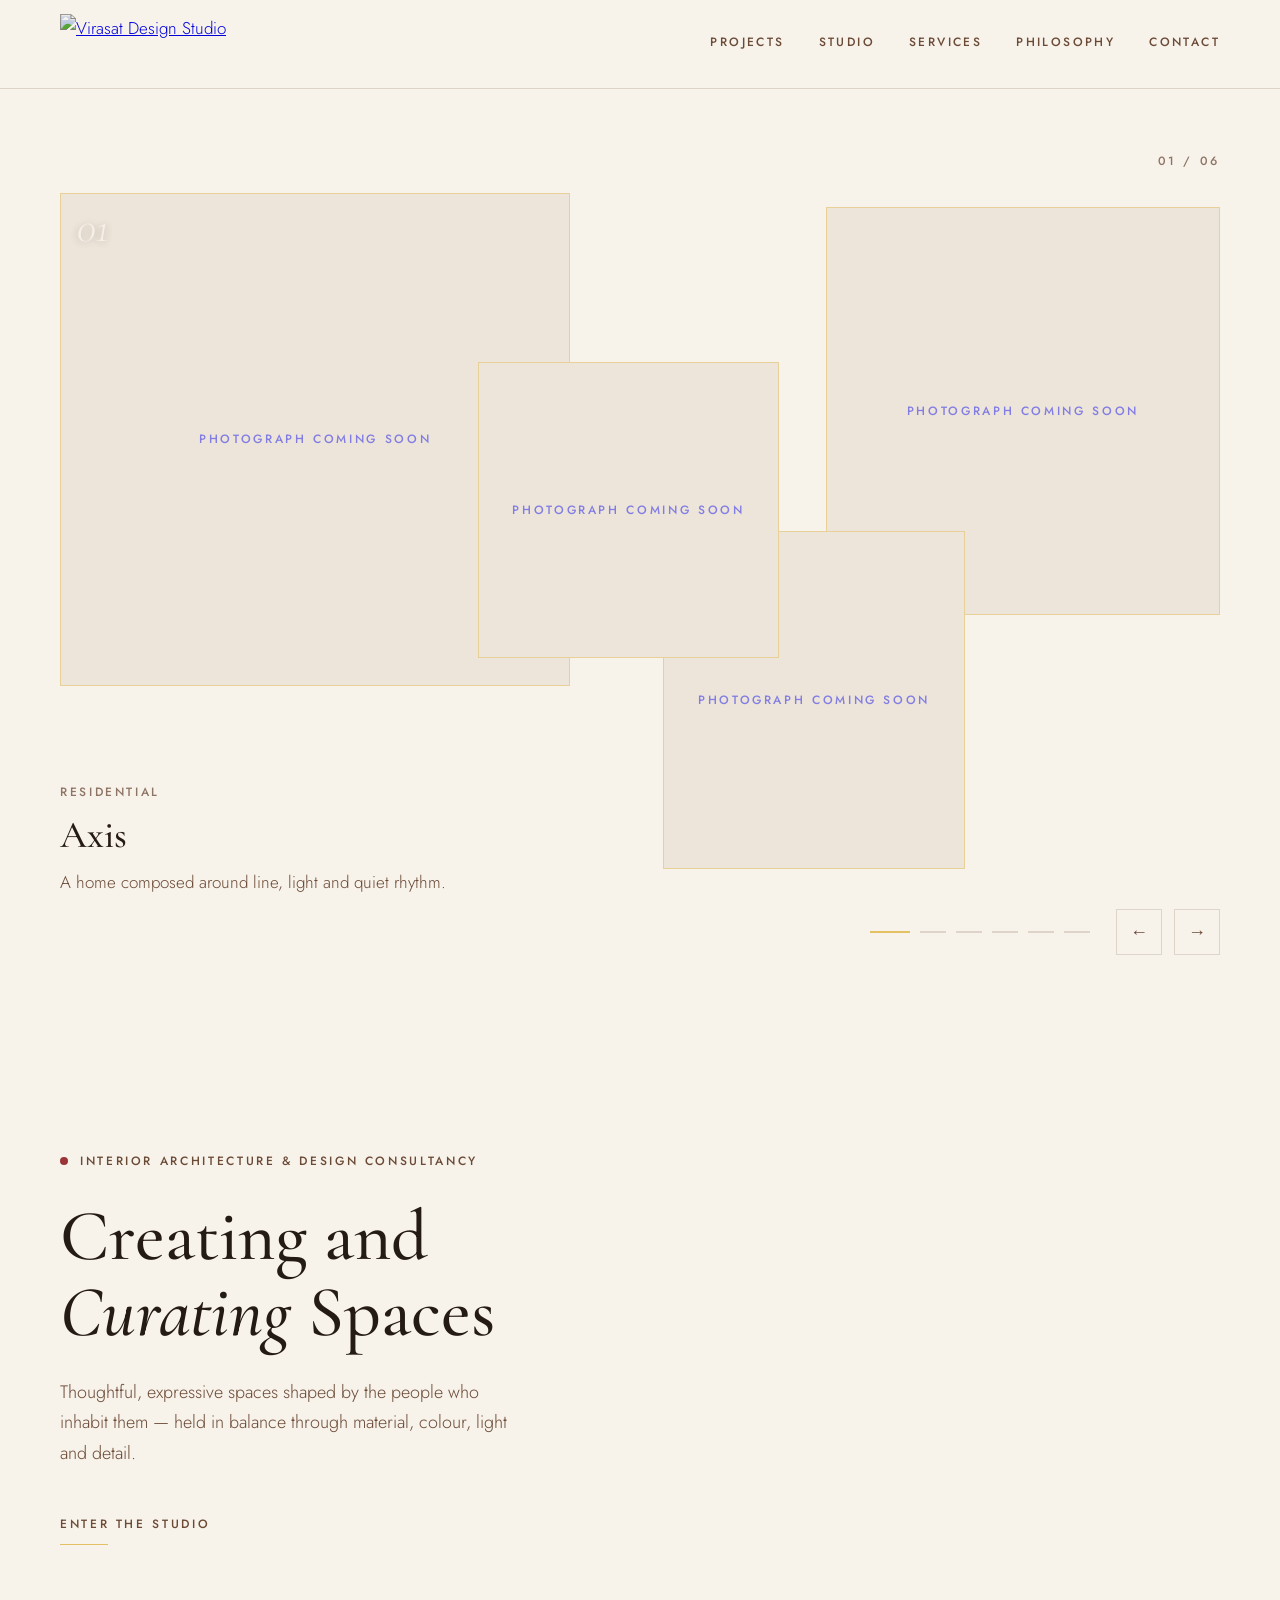
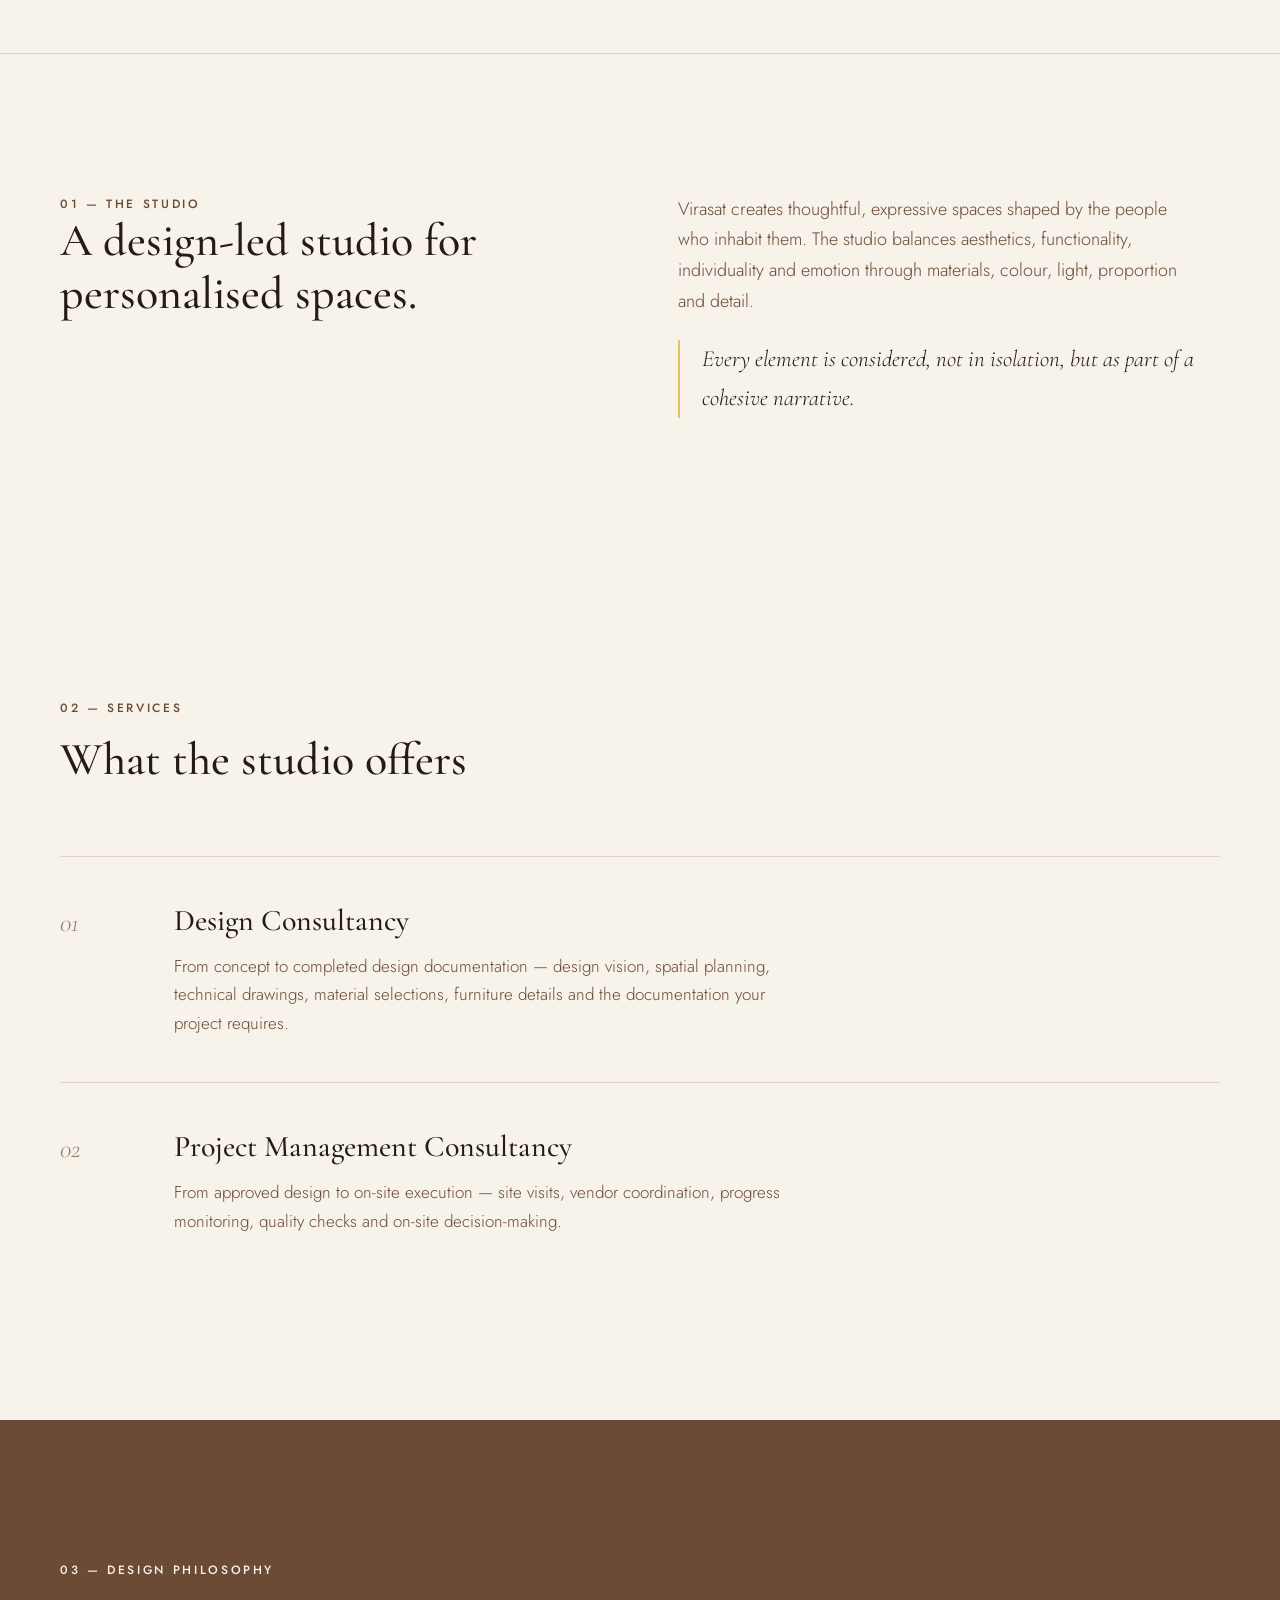
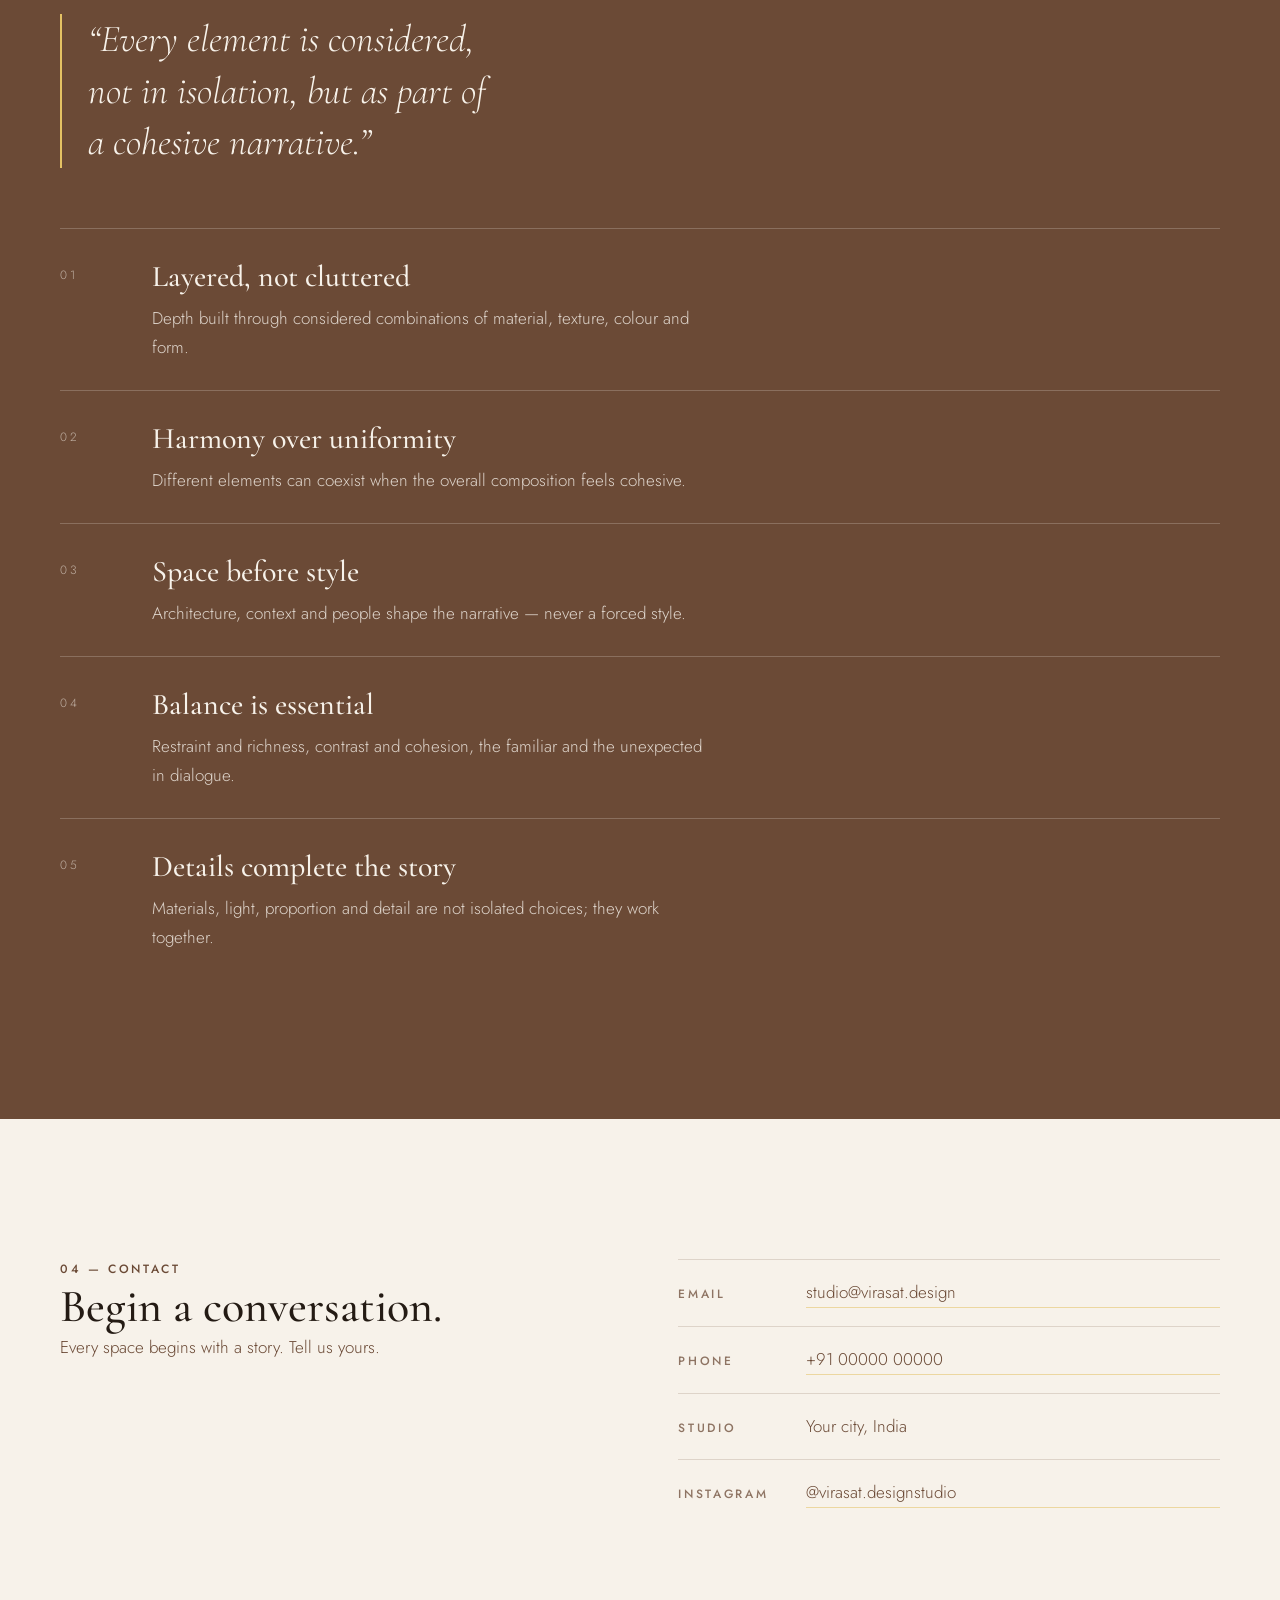
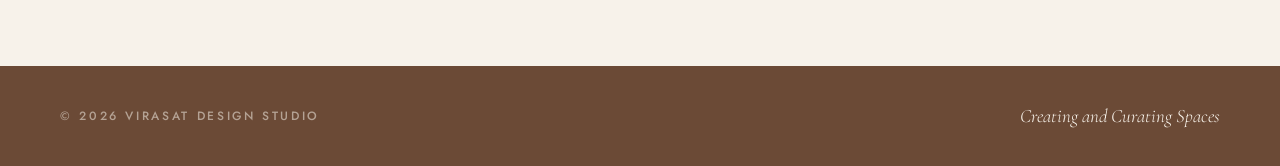
==== index.html @ c02262f2 "Add files via upload" ====
<!DOCTYPE html>
<html lang="en">
<head>
  <meta charset="UTF-8" />
  <meta name="viewport" content="width=device-width, initial-scale=1.0" />

  <title>Virasat Design Studio — Creating and Curating Spaces</title>
  <meta name="description" content="Virasat Design Studio creates thoughtful, expressive spaces shaped by the people who inhabit them." />

  <!-- Fonts: placeholders until studio confirms production fonts (Guideline 07 note) -->
  <link rel="preconnect" href="https://fonts.googleapis.com" />
  <link rel="preconnect" href="https://fonts.gstatic.com" crossorigin />
  <link href="https://fonts.googleapis.com/css2?family=Cormorant+Garamond:ital,wght@0,400;0,500;0,600;1,400;1,500&family=Jost:wght@300;400;500&display=swap" rel="stylesheet" />

  <link rel="stylesheet" href="style.css" />
</head>

<body>

  <!-- ============ HEADER (quiet navigation — Guideline 09) ============ -->
  <header class="site-header">
    <div class="container header-inner">

      <a class="logo" href="#top" aria-label="Virasat Design Studio — home">
        <img src="images/logo.png" alt="Virasat Design Studio" />
      </a>

      <nav class="nav" id="nav" aria-label="Primary">
        <a href="#work">Projects</a>
        <a href="#studio">Studio</a>
        <a href="#services">Services</a>
        <a href="#philosophy">Philosophy</a>
        <a href="#contact">Contact</a>
      </nav>

      <button class="menu-btn" id="menuBtn" aria-expanded="false">Menu</button>

    </div>
  </header>

  <main id="top">

    <!-- ============ SLIDE 1 — PROJECT COLLAGE SLIDER (all 24 photo slots wired) ============ -->
    <section class="collage" id="work" aria-label="Selected projects collage">
      <div class="container collage-stage">

        <p class="meta collage-count" id="collageCount">01 / 06</p>

        <!-- Collage 01 — Axis (Residential) -->
        <article class="collage-slide is-active">
          <a class="frame-link frame-a" href="project-residential-axis.html" aria-label="Open the Axis project page">
            <figure class="frame">
              <span class="frame-no">01</span>
              <span class="meta">Photograph coming soon</span>
              <img src="images/axis-01.jpg" alt="Axis residence — main living space in warm natural light" />
            </figure>
          </a>
          <a class="frame-link frame-b" href="project-residential-axis.html" aria-label="Open the Axis project page">
            <figure class="frame">
              <span class="meta">Photograph coming soon</span>
              <img src="images/axis-02.jpg" alt="Axis residence — material and light study" />
            </figure>
          </a>
          <a class="frame-link frame-c" href="project-residential-axis.html" aria-label="Open the Axis project page">
            <figure class="frame">
              <span class="meta">Photograph coming soon</span>
              <img src="images/axis-03.jpg" alt="Axis residence — living and dining volume" />
            </figure>
          </a>
          <a class="frame-link frame-d" href="project-residential-axis.html" aria-label="Open the Axis project page">
            <figure class="frame">
              <span class="meta">Photograph coming soon</span>
              <img src="images/axis-04.jpg" alt="Axis residence — bedroom in soft evening light" />
            </figure>
          </a>
          <div class="collage-info">
            <p class="meta">Residential</p>
            <h2>Axis</h2>
            <p>A home composed around line, light and quiet rhythm.</p>
          </div>
        </article>

        <!-- Collage 02 — Ember (Residential) -->
        <article class="collage-slide">
          <a class="frame-link frame-a" href="project-residential-ember.html" aria-label="Open the Ember project page">
            <figure class="frame">
              <span class="frame-no">02</span>
              <span class="meta">Photograph coming soon</span>
              <img src="images/ember-01.jpg" alt="Ember residence — living space glowing in evening light" />
            </figure>
          </a>
          <a class="frame-link frame-b" href="project-residential-ember.html" aria-label="Open the Ember project page">
            <figure class="frame">
              <span class="meta">Photograph coming soon</span>
              <img src="images/ember-02.jpg" alt="Ember residence — warm material palette in wood and terracotta" />
            </figure>
          </a>
          <a class="frame-link frame-c" href="project-residential-ember.html" aria-label="Open the Ember project page">
            <figure class="frame">
              <span class="meta">Photograph coming soon</span>
              <img src="images/ember-03.jpg" alt="Ember residence — dining corner" />
            </figure>
          </a>
          <a class="frame-link frame-d" href="project-residential-ember.html" aria-label="Open the Ember project page">
            <figure class="frame">
              <span class="meta">Photograph coming soon</span>
              <img src="images/ember-04.jpg" alt="Ember residence — bedroom in soft lamplight" />
            </figure>
          </a>
          <div class="collage-info">
            <p class="meta">Residential</p>
            <h2>Ember</h2>
            <p>Warmth gathered in material, colour and evening light.</p>
          </div>
        </article>

        <!-- Collage 03 — Hearth (Residential) -->
        <article class="collage-slide">
          <a class="frame-link frame-a" href="project-residential-hearth.html" aria-label="Open the Hearth project page">
            <figure class="frame">
              <span class="frame-no">03</span>
              <span class="meta">Photograph coming soon</span>
              <img src="images/hearth-01.jpg" alt="Hearth residence — family living room centred on warmth" />
            </figure>
          </a>
          <a class="frame-link frame-b" href="project-residential-hearth.html" aria-label="Open the Hearth project page">
            <figure class="frame">
              <span class="meta">Photograph coming soon</span>
              <img src="images/hearth-02.jpg" alt="Hearth residence — texture and textile study" />
            </figure>
          </a>
          <a class="frame-link frame-c" href="project-residential-hearth.html" aria-label="Open the Hearth project page">
            <figure class="frame">
              <span class="meta">Photograph coming soon</span>
              <img src="images/hearth-03.jpg" alt="Hearth residence — kitchen and breakfast corner" />
            </figure>
          </a>
          <a class="frame-link frame-d" href="project-residential-hearth.html" aria-label="Open the Hearth project page">
            <figure class="frame">
              <span class="meta">Photograph coming soon</span>
              <img src="images/hearth-04.jpg" alt="Hearth residence — reading nook in afternoon light" />
            </figure>
          </a>
          <div class="collage-info">
            <p class="meta">Residential</p>
            <h2>Hearth</h2>
            <p>The heart of a home, held in texture and belonging.</p>
          </div>
        </article>

        <!-- Collage 04 — Pitara (Residential) -->
        <article class="collage-slide">
          <a class="frame-link frame-a" href="project-residential-pitara.html" aria-label="Open the Pitara project page">
            <figure class="frame">
              <span class="frame-no">04</span>
              <span class="meta">Photograph coming soon</span>
              <img src="images/pitara-01.jpg" alt="Pitara residence — living space layered with personal memories" />
            </figure>
          </a>
          <a class="frame-link frame-b" href="project-residential-pitara.html" aria-label="Open the Pitara project page">
            <figure class="frame">
              <span class="meta">Photograph coming soon</span>
              <img src="images/pitara-02.jpg" alt="Pitara residence — curated display of collected objects" />
            </figure>
          </a>
          <a class="frame-link frame-c" href="project-residential-pitara.html" aria-label="Open the Pitara project page">
            <figure class="frame">
              <span class="meta">Photograph coming soon</span>
              <img src="images/pitara-03.jpg" alt="Pitara residence — bedroom in soft neutrals" />
            </figure>
          </a>
          <a class="frame-link frame-d" href="project-residential-pitara.html" aria-label="Open the Pitara project page">
            <figure class="frame">
              <span class="meta">Photograph coming soon</span>
              <img src="images/pitara-04.jpg" alt="Pitara residence — colour and craft detail" />
            </figure>
          </a>
          <div class="collage-info">
            <p class="meta">Residential</p>
            <h2>Pitara</h2>
            <p>A treasure-box of memories — layered, personal, alive.</p>
          </div>
        </article>

        <!-- Collage 05 — Sanctum (Aesthetic & Clinical) -->
        <article class="collage-slide">
          <a class="frame-link frame-a" href="project-clinic-sanctum.html" aria-label="Open the Sanctum project page">
            <figure class="frame">
              <span class="frame-no">05</span>
              <span class="meta">Photograph coming soon</span>
              <img src="images/sanctum-01.jpg" alt="Sanctum clinic — calm reception in soft neutrals" />
            </figure>
          </a>
          <a class="frame-link frame-b" href="project-clinic-sanctum.html" aria-label="Open the Sanctum project page">
            <figure class="frame">
              <span class="meta">Photograph coming soon</span>
              <img src="images/sanctum-02.jpg" alt="Sanctum clinic — consultation room in precise, gentle light" />
            </figure>
          </a>
          <a class="frame-link frame-c" href="project-clinic-sanctum.html" aria-label="Open the Sanctum project page">
            <figure class="frame">
              <span class="meta">Photograph coming soon</span>
              <img src="images/sanctum-03.jpg" alt="Sanctum clinic — corridor in quiet rhythm" />
            </figure>
          </a>
          <a class="frame-link frame-d" href="project-clinic-sanctum.html" aria-label="Open the Sanctum project page">
            <figure class="frame">
              <span class="meta">Photograph coming soon</span>
              <img src="images/sanctum-04.jpg" alt="Sanctum clinic — material and detail study" />
            </figure>
          </a>
          <div class="collage-info">
            <p class="meta">Aesthetic &amp; Clinical</p>
            <h2>Sanctum</h2>
            <p>A calm, precise sanctuary for care and practice.</p>
          </div>
        </article>

        <!-- Collage 06 — Optique (Optical Retail) -->
        <article class="collage-slide">
          <a class="frame-link frame-a" href="project-optical-optique.html" aria-label="Open the Optique project page">
            <figure class="frame">
              <span class="frame-no">06</span>
              <span class="meta">Photograph coming soon</span>
              <img src="images/optique-01.jpg" alt="Optique store — display wall in focused light" />
            </figure>
          </a>
          <a class="frame-link frame-b" href="project-optical-optique.html" aria-label="Open the Optique project page">
            <figure class="frame">
              <span class="meta">Photograph coming soon</span>
              <img src="images/optique-02.jpg" alt="Optique store — eyewear frames on display" />
            </figure>
          </a>
          <a class="frame-link frame-c" href="project-optical-optique.html" aria-label="Open the Optique project page">
            <figure class="frame">
              <span class="meta">Photograph coming soon</span>
              <img src="images/optique-03.jpg" alt="Optique store — trial counter in warm brass and wood" />
            </figure>
          </a>
          <a class="frame-link frame-d" href="project-optical-optique.html" aria-label="Open the Optique project page">
            <figure class="frame">
              <span class="meta">Photograph coming soon</span>
              <img src="images/optique-04.jpg" alt="Optique store — interior volume and sightlines" />
            </figure>
          </a>
          <div class="collage-info">
            <p class="meta">Optical Retail</p>
            <h2>Optique</h2>
            <p>Retail composed in light, detail and a slower look.</p>
          </div>
        </article>

        <!-- Controls -->
        <div class="collage-controls">
          <div class="collage-dots">
            <button class="cdot is-on" data-index="0" aria-label="Show collage 1"></button>
            <button class="cdot" data-index="1" aria-label="Show collage 2"></button>
            <button class="cdot" data-index="2" aria-label="Show collage 3"></button>
            <button class="cdot" data-index="3" aria-label="Show collage 4"></button>
            <button class="cdot" data-index="4" aria-label="Show collage 5"></button>
            <button class="cdot" data-index="5" aria-label="Show collage 6"></button>
          </div>
          <div class="collage-arrows">
            <button class="arrow-btn" id="collagePrev" aria-label="Previous collage">&#8592;</button>
            <button class="arrow-btn" id="collageNext" aria-label="Next collage">&#8594;</button>
          </div>
        </div>

      </div>
    </section>

    <!-- ============ SLIDE 2 — BRAND STATEMENT (Guideline 01) ============ -->
    <section class="hero">
      <div class="container">
        <p class="meta reveal"><span class="dot"></span>Interior Architecture &amp; Design Consultancy</p>
        <h1 class="reveal">Creating and<br /><em>Curating</em> Spaces</h1>
        <p class="hero-note reveal">
          Thoughtful, expressive spaces shaped by the people who inhabit them —
          held in balance through material, colour, light and detail.
        </p>
        <a href="#studio" class="btn-line reveal">Enter the Studio</a>
      </div>
    </section>

    <!-- ============ STUDIO (brand essence — Guideline 01) ============ -->
    <section id="studio" class="section studio">
      <div class="container grid-2">
        <div>
          <p class="meta reveal">01 — The Studio</p>
          <h2 class="reveal">A design-led studio for personalised spaces.</h2>
        </div>
        <div class="studio-text reveal">
          <p>
            Virasat creates thoughtful, expressive spaces shaped by the people
            who inhabit them. The studio balances aesthetics, functionality,
            individuality and emotion through materials, colour, light,
            proportion and detail.
          </p>
          <p>
            Every element is considered, not in isolation,
            but as part of a cohesive narrative.
          </p>
        </div>
      </div>
    </section>

    <!-- ============ SERVICES (service offer — Guideline 02) ============ -->
    <section id="services" class="section services">
      <div class="container">

        <div class="section-head">
          <p class="meta reveal">02 — Services</p>
          <h2 class="reveal">What the studio offers</h2>
        </div>

        <div class="service-row reveal">
          <span class="service-no">01</span>
          <div>
            <h3>Design Consultancy</h3>
            <p>
              From concept to completed design documentation — design vision,
              spatial planning, technical drawings, material selections,
              furniture details and the documentation your project requires.
            </p>
          </div>
        </div>

        <div class="service-row reveal">
          <span class="service-no">02</span>
          <div>
            <h3>Project Management Consultancy</h3>
            <p>
              From approved design to on-site execution — site visits, vendor
              coordination, progress monitoring, quality checks and on-site
              decision-making.
            </p>
          </div>
        </div>

      </div>
    </section>

    <!-- ============ PHILOSOPHY (Guideline 03) ============ -->
    <section id="philosophy" class="section philosophy">
      <div class="container">

        <p class="meta reveal">03 — Design Philosophy</p>

        <blockquote class="reveal">
          “Every element is considered, not in isolation,
          but as part of a cohesive narrative.”
        </blockquote>

        <ol class="principles">
          <li class="reveal">
            <span class="principle-no">01</span>
            <div>
              <h3>Layered, not cluttered</h3>
              <p>Depth built through considered combinations of material, texture, colour and form.</p>
            </div>
          </li>
          <li class="reveal">
            <span class="principle-no">02</span>
            <div>
              <h3>Harmony over uniformity</h3>
              <p>Different elements can coexist when the overall composition feels cohesive.</p>
            </div>
          </li>
          <li class="reveal">
            <span class="principle-no">03</span>
            <div>
              <h3>Space before style</h3>
              <p>Architecture, context and people shape the narrative — never a forced style.</p>
            </div>
          </li>
          <li class="reveal">
            <span class="principle-no">04</span>
            <div>
              <h3>Balance is essential</h3>
              <p>Restraint and richness, contrast and cohesion, the familiar and the unexpected in dialogue.</p>
            </div>
          </li>
          <li class="reveal">
            <span class="principle-no">05</span>
            <div>
              <h3>Details complete the story</h3>
              <p>Materials, light, proportion and detail are not isolated choices; they work together.</p>
            </div>
          </li>
        </ol>

      </div>
    </section>

    <!-- ============ CONTACT ============ -->
    <section id="contact" class="section contact">
      <div class="container grid-2">

        <div>
          <p class="meta reveal">04 — Contact</p>
          <h2 class="reveal">Begin a conversation.</h2>
          <p class="reveal">
            Every space begins with a story. Tell us yours.
          </p>
        </div>

        <ul class="contact-list reveal">
          <li><span class="meta">Email</span><a href="mailto:studio@virasat.design">studio@virasat.design</a></li>
          <li><span class="meta">Phone</span><a href="tel:+910000000000">+91 00000 00000</a></li>
          <li><span class="meta">Studio</span><span>Your city, India</span></li>
          <li><span class="meta">Instagram</span><a href="#">@virasat.designstudio</a></li>
        </ul>

      </div>
    </section>

  </main>

  <!-- ============ FOOTER ============ -->
  <footer class="site-footer">
    <div class="container footer-inner">
      <p class="meta">© <span id="year">2026</span> Virasat Design Studio</p>
      <p class="footer-line">Creating and Curating Spaces</p>
    </div>
  </footer>

  <script src="script.js"></script>
</body>
</html>
---- style.css ----
/* =====================================================
   VIRASAT DESIGN STUDIO — VERSION 15 (full file, FINAL landing structure)
   Brand tokens from Brand Guidelines, Section 06
   New in v15: missing-photo safety net (.frame img.is-missing)
   ===================================================== */
:root {
  --ivory:  #F7F2EA;   /* primary light / page field   */
  --brown:  #6B4A36;   /* primary dark / text          */
  --gold:   #E4C264;   /* accents / fine rules         */
  --cream:  #EDE5DA;   /* secondary surfaces           */
  --red:    #9A3437;   /* sparingly / highlight        */
  --ink:    #241B14;   /* heading tone, from logo black */

  --line:      rgba(107, 74, 54, 0.18);
  --gold-line: rgba(228, 194, 100, 0.55);

  --serif: 'Cormorant Garamond', Georgia, serif;  /* display — confirm later */
  --sans:  'Jost', 'Segoe UI', sans-serif;        /* UI/body — confirm later */
}

* { margin: 0; padding: 0; box-sizing: border-box; }

html { scroll-behavior: smooth; }

body {
  background: var(--ivory);
  color: var(--brown);
  font-family: var(--sans);
  font-size: 17px;              /* Guideline 07: body 16–18px */
  line-height: 1.7;
  font-weight: 300;
}

::selection { background: var(--gold); color: var(--brown); }

.container { width: min(1160px, 92%); margin: auto; }

/* Type hierarchy — Guideline 07 */
h1, h2, h3 { font-family: var(--serif); color: var(--ink); font-weight: 500; }
h1 { font-size: clamp(56px, 8vw, 72px); line-height: 1.05; }
h2 { font-size: clamp(34px, 4.6vw, 46px); line-height: 1.15; }
h3 { font-size: clamp(22px, 2.6vw, 30px); line-height: 1.3; }
h1 em { font-style: italic; }

.meta {
  font-size: 12px;              /* Guideline 07: meta 11–13px */
  letter-spacing: 0.22em;
  text-transform: uppercase;
  font-weight: 500;
  opacity: 0.75;
}

.section { padding: clamp(80px, 11vw, 140px) 0; }
.section-head { margin-bottom: clamp(40px, 6vw, 70px); }
.section-head .meta { display: block; margin-bottom: 14px; }

.grid-2 {
  display: grid;
  grid-template-columns: 1fr 1fr;
  gap: clamp(40px, 6vw, 90px);
  align-items: start;
}

/* ============ Header ============ */
.site-header {
  position: sticky; top: 0; z-index: 50;
  background: rgba(247, 242, 234, 0.94);
  backdrop-filter: blur(8px);
  border-bottom: 1px solid var(--line);
}
.header-inner {
  display: flex; align-items: center;
  justify-content: space-between;
  padding: 14px 0;
}

/* ============ LOGO (balanced size) ============ */
.logo img {
  width: 230px;
  height: 60px;
  object-fit: cover;
  object-position: center 51%;
  mix-blend-mode: multiply;
  display: block;
}

.nav { display: flex; gap: 34px; }
.nav a {
  font-size: 12px; letter-spacing: 0.2em; text-transform: uppercase;
  text-decoration: none; color: var(--brown); font-weight: 500;
  position: relative; padding-bottom: 4px;
}
.nav a::after {
  content: ''; position: absolute; left: 0; bottom: 0;
  width: 0; height: 1px; background: var(--gold);
  transition: width 0.4s ease;
}
.nav a:hover::after { width: 100%; }
.menu-btn {
  display: none; background: none; border: none; cursor: pointer;
  font-family: var(--sans); font-size: 12px; font-weight: 500;
  letter-spacing: 0.22em; text-transform: uppercase; color: var(--brown);
}

/* ============ SLIDE 1 — project collage slider ============ */
.collage {
  position: relative;
  height: 100vh;
  min-height: 720px;
  padding: 104px 0 92px;
}
.collage-stage { position: relative; height: 100%; }

.collage-slide {
  position: absolute; inset: 0;
  opacity: 0; visibility: hidden;
  transition: opacity 1s ease, visibility 1s;
}
.collage-slide.is-active { opacity: 1; visibility: visible; }

/* Each photograph frame sits inside a clickable link to its project page */
.frame-link {
  position: absolute;
  display: block;
  text-decoration: none;
}
.frame-link.frame-a { left: 0;     top: 0;     width: 44%; height: 70%; }
.frame-link.frame-b { right: 0;    top: 2%;    width: 34%; height: 58%; }
.frame-link.frame-c { right: 22%;  bottom: 4%; width: 26%; height: 48%; }
.frame-link.frame-d { left: 36%;   top: 24%;   width: 26%; height: 42%; }

/* Collage frames — overlapping, deliberate asymmetry (Guideline 08) */
.frame {
  position: absolute; inset: 0;
  background: var(--cream);
  border: 1px solid var(--gold-line);
  display: grid; place-items: center;
  overflow: hidden;
  opacity: 0; transform: translateY(26px);
  transition: opacity 0.9s ease, transform 1.1s ease;
}
.collage-slide.is-active .frame { opacity: 1; transform: none; }
.collage-slide.is-active .frame-a .frame { transition-delay: 0.05s; }
.collage-slide.is-active .frame-b .frame { transition-delay: 0.20s; }
.collage-slide.is-active .frame-c .frame { transition-delay: 0.35s; }
.collage-slide.is-active .frame-d .frame { transition-delay: 0.50s; }

.frame-link:hover .frame,
.frame-link:focus-visible .frame { border-color: var(--gold); }

.frame .meta { opacity: 0.45; }
.frame-no {
  position: absolute; top: 12px; left: 16px; z-index: 2;
  font-family: var(--serif); font-style: italic;
  font-size: clamp(30px, 3.4vw, 48px); line-height: 1;
  color: var(--ivory); opacity: 0.9;
  text-shadow: 0 1px 10px rgba(36, 27, 20, 0.35);
}
.frame img {
  position: absolute; inset: 0;
  width: 100%; height: 100%; object-fit: cover;
}
/* SAFETY NET: a photo file that is not in /images yet hides itself,
   so the frame keeps showing its cream "Photograph coming soon" panel */
.frame img.is-missing { display: none; }

.collage-info { position: absolute; left: 0; bottom: 0; width: 52%; z-index: 2; }
.collage-info .meta { display: block; margin-bottom: 10px; }
.collage-info h2 { font-size: clamp(26px, 3vw, 38px); line-height: 1.2; }
.collage-info p { margin-top: 10px; max-width: 44ch; }

.collage-count { position: absolute; right: 0; top: -42px; z-index: 2; }

.collage-controls {
  position: absolute; right: 0; bottom: -58px;
  display: flex; align-items: center; gap: 26px; z-index: 3;
}
.collage-dots { display: flex; gap: 10px; }
.cdot {
  width: 26px; height: 2px; border: none; padding: 0;
  background: var(--line); cursor: pointer;
  transition: background 0.4s ease, width 0.4s ease;
}
.cdot.is-on { background: var(--gold); width: 40px; }
.collage-arrows { display: flex; gap: 12px; }
.arrow-btn {
  width: 46px; height: 46px;
  border: 1px solid var(--line); background: transparent;
  color: var(--brown); font-size: 18px; cursor: pointer;
  transition: border-color 0.4s ease, background 0.4s ease;
}
.arrow-btn:hover { border-color: var(--gold); background: var(--cream); }

/* ============ Slide 2 — brand statement ============ */
.hero { padding: clamp(100px, 18vh, 170px) 0 clamp(80px, 12vh, 130px); }
.hero .meta { margin-bottom: 28px; }
.dot {
  display: inline-block; width: 8px; height: 8px; border-radius: 50%;
  background: var(--red); margin-right: 12px;
}
.hero-note { max-width: 46ch; font-size: 18px; margin: 26px 0 40px; }

.btn-line {
  display: inline-block; font-size: 12px; font-weight: 500;
  letter-spacing: 0.22em; text-transform: uppercase;
  color: var(--brown); text-decoration: none; padding-bottom: 10px;
  background: linear-gradient(var(--gold), var(--gold)) left bottom / 48px 1px no-repeat;
  transition: background-size 0.5s ease;
}
.btn-line:hover { background-size: 100% 1px; }

/* ============ Studio ============ */
.studio { border-top: 1px solid var(--line); }
.studio-text p { font-size: 18px; max-width: 52ch; }
.studio-text p:last-child {
  font-family: var(--serif); font-style: italic; font-size: 23px;
  color: var(--ink); margin-top: 24px;
  padding-left: 22px; border-left: 2px solid var(--gold);
}

/* ============ Services ============ */
.service-row {
  display: grid; grid-template-columns: 90px 1fr; gap: 24px;
  padding: 44px 0; border-top: 1px solid var(--line);
}
.service-no {
  font-family: var(--serif); font-style: italic;
  font-size: 26px; color: var(--brown); opacity: 0.7;
}
.service-row h3 { margin-bottom: 12px; }
.service-row p { max-width: 62ch; }

/* ============ Philosophy (deep brown field) ============ */
.philosophy { background: var(--brown); color: var(--ivory); }
.philosophy .meta { color: var(--ivory); }
.philosophy blockquote {
  font-family: var(--serif); font-style: italic;
  font-size: clamp(26px, 3.4vw, 38px); line-height: 1.35;
  max-width: 26ch; margin: 34px 0 60px;
  padding-left: 26px; border-left: 2px solid var(--gold);
  color: var(--ivory);
}
.principles { list-style: none; }
.principles li {
  display: grid; grid-template-columns: 70px 1fr; gap: 22px;
  padding: 28px 0; border-top: 1px solid rgba(247, 242, 234, 0.22);
}
.principle-no { font-size: 12px; letter-spacing: 0.22em; opacity: 0.6; padding-top: 8px; }
.principles h3 { color: var(--ivory); margin-bottom: 8px; }
.principles p { color: rgba(247, 242, 234, 0.82); max-width: 56ch; }

/* ============ Contact ============ */
.contact-list { list-style: none; }
.contact-list li {
  display: grid; grid-template-columns: 110px 1fr; gap: 18px;
  padding: 18px 0; border-top: 1px solid var(--line);
  align-items: baseline;
}
.contact-list a { color: var(--brown); text-decoration: none; border-bottom: 1px solid var(--gold-line); }
.contact-list a:hover { border-bottom-color: var(--gold); }

/* ============ Blank "Coming Soon" project sheets ============ */
.project-blank {
  min-height: calc(100vh - 220px);
  display: flex; align-items: center;
  padding: 140px 0 100px;
}
.project-blank .meta { display: block; margin-bottom: 16px; }
.project-blank h1 {
  font-size: clamp(34px, 4.6vw, 46px);
  line-height: 1.15;
  max-width: 22ch;
}
.project-blank-note { margin: 20px 0 38px; max-width: 46ch; }

/* ============ PROJECT NARRATIVE STYLES (parked for later — Guideline 09) ============ */
.project-hero { padding: 150px 0 50px; }
.project-hero .meta { display: block; margin-bottom: 16px; }
.project-hero h1 { font-size: clamp(48px, 7vw, 72px); line-height: 1.05; }
.project-intro { margin-top: 20px; max-width: 52ch; font-size: 18px; }
.project-meta-row { margin-top: 26px; opacity: 0.65; }

.project-figure { padding: 30px 0 10px; }
.project-figure img {
  width: 100%; display: block;
  aspect-ratio: 16 / 9; object-fit: cover;
}
figcaption { margin-top: 12px; display: block; opacity: 0.65; }

.project-section { padding: clamp(50px, 7vw, 90px) 0; }
.project-section > .container > .meta { display: block; margin-bottom: 18px; }

.project-split {
  display: grid;
  grid-template-columns: 1fr 1fr;
  gap: clamp(40px, 6vw, 90px);
  align-items: center;
}
.project-split h2 { margin: 12px 0 16px; }
.project-split img {
  width: 100%; display: block;
  aspect-ratio: 4 / 5; object-fit: cover;
}

.project-grid-2 {
  display: grid;
  grid-template-columns: 1fr 1fr;
  gap: clamp(24px, 4vw, 56px);
}
.project-grid-2 img {
  width: 100%; display: block;
  aspect-ratio: 4 / 3; object-fit: cover;
}
.project-grid-details img { aspect-ratio: 1 / 1; }

.project-next { border-top: 1px solid var(--line); padding: 40px 0; }
.project-next-inner {
  display: flex; justify-content: space-between;
  align-items: center; gap: 24px; flex-wrap: wrap;
}
.project-next-link { text-decoration: none; text-align: right; }
.project-next-link .meta { display: block; margin-bottom: 6px; }
.project-next-name {
  font-family: var(--serif);
  font-size: clamp(24px, 3vw, 32px);
  color: var(--ink);
  transition: color 0.4s ease;
}
.project-next-link:hover .project-next-name { color: var(--brown); }

/* ============ Footer ============ */
.site-footer { background: var(--brown); padding: 34px 0; }
.footer-inner {
  display: flex; justify-content: space-between;
  align-items: center; gap: 20px; flex-wrap: wrap;
}
.site-footer .meta { color: rgba(247, 242, 234, 0.7); }
.footer-line { font-family: var(--serif); font-style: italic; color: var(--ivory); font-size: 19px; }

/* ============ Slow, subtle motion (Guideline 08) ============ */
.reveal { opacity: 0; transform: translateY(26px); transition: opacity 0.9s ease, transform 0.9s ease; }
.reveal.is-visible { opacity: 1; transform: none; }

@media (prefers-reduced-motion: reduce) {
  .reveal { opacity: 1; transform: none; transition: none; }
  .collage-slide, .frame { transition: none; }
  html { scroll-behavior: auto; }
}

/* ============ Mobile ============ */
@media (max-width: 820px) {
  .menu-btn { display: block; }
  .nav {
    display: none; position: absolute; top: 100%; left: 0; right: 0;
    background: var(--ivory); flex-direction: column; gap: 20px;
    padding: 26px 4%; border-bottom: 1px solid var(--line);
  }
  .nav.open { display: flex; }
  .grid-2 { grid-template-columns: 1fr; }
  .service-row, .principles li { grid-template-columns: 1fr; gap: 10px; }
  .logo img { width: 170px; height: 44px; }

  .collage { padding: 96px 0 64px; min-height: 620px; }
  .frame-link.frame-a { left: 0;    top: 0;  width: 56%; height: 34%; }
  .frame-link.frame-b { right: 0;   top: 4%; width: 42%; height: 24%; }
  .frame-link.frame-d { left: 24%;  top: 26%; width: 40%; height: 22%; }
  .frame-link.frame-c { right: 6%;  top: 34%; width: 32%; height: 20%; }
  .collage-info { width: 100%; bottom: 0; }
  .collage-count { top: -36px; }
  .collage-controls { bottom: -50px; }

  .project-split, .project-grid-2 { grid-template-columns: 1fr; }
  .project-hero { padding-top: 120px; }
  .project-next-inner { flex-direction: column; align-items: flex-start; }
  .project-next-link { text-align: left; }
}
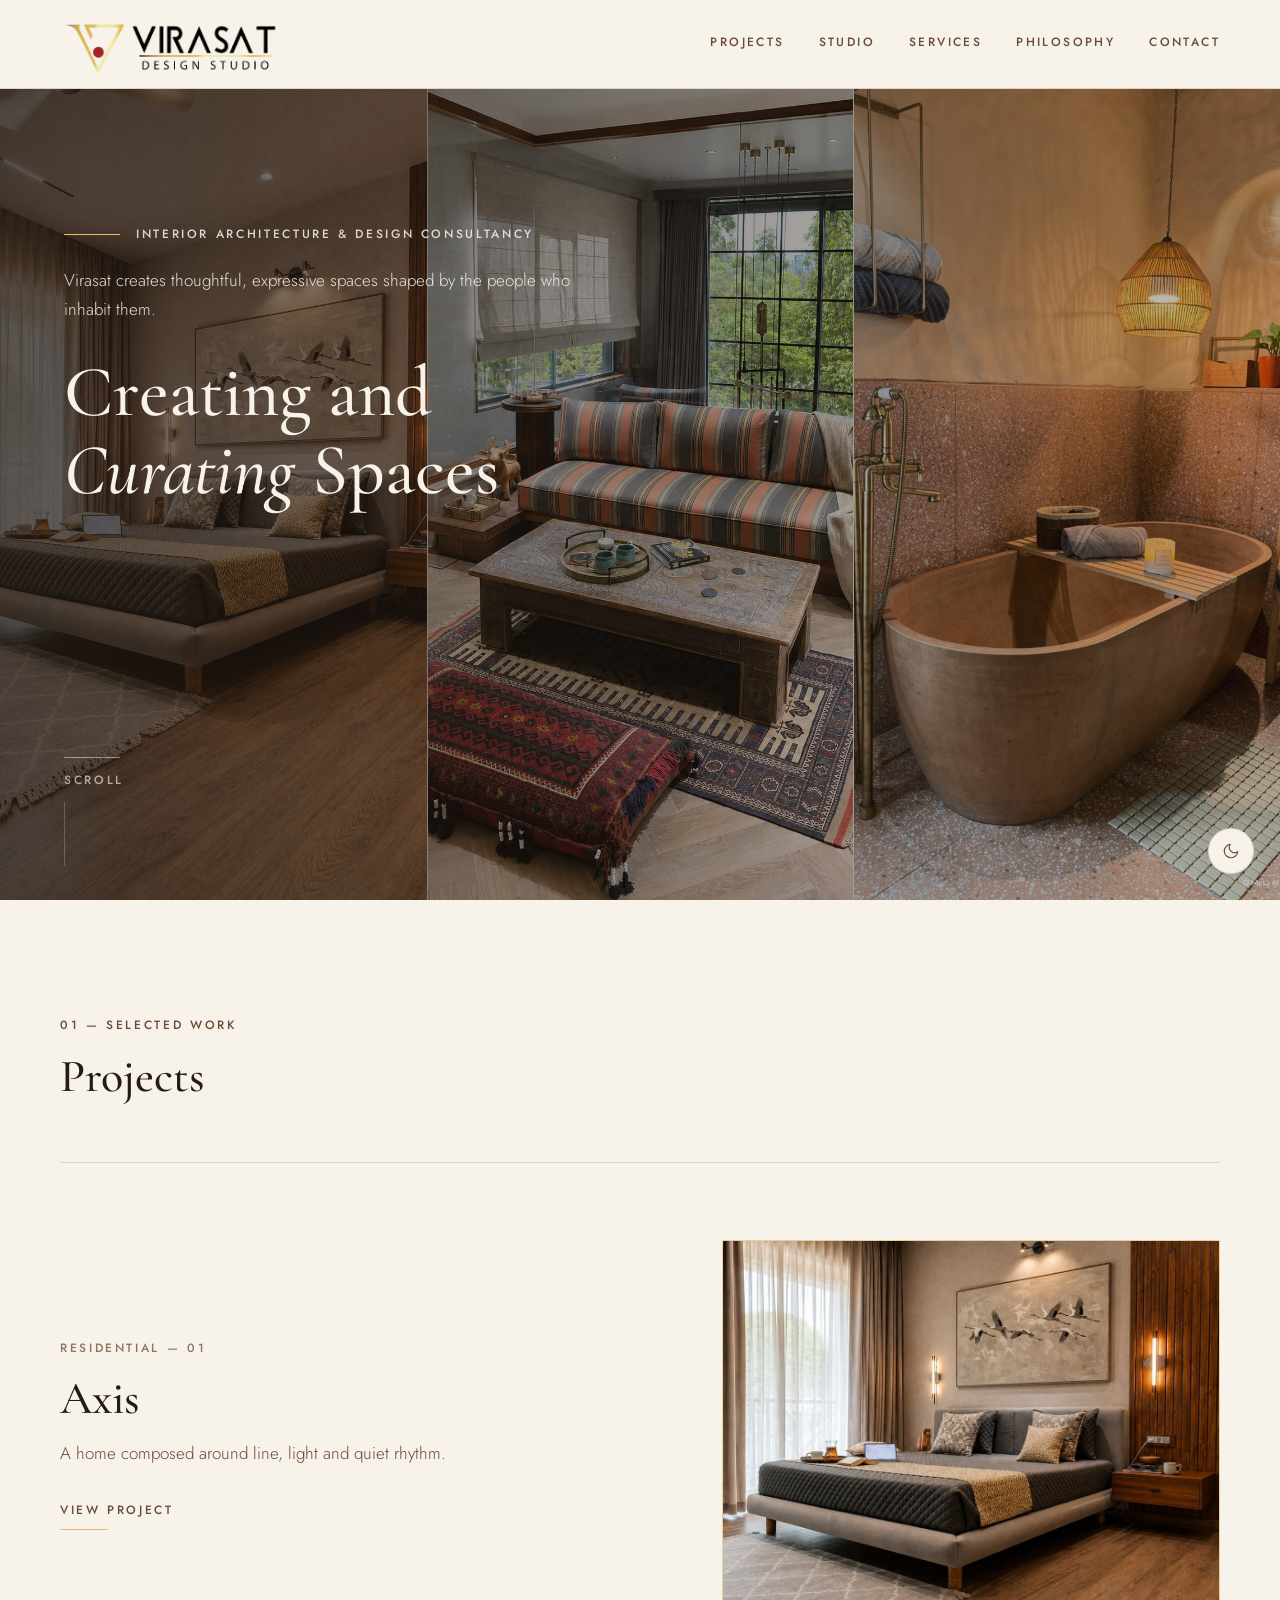
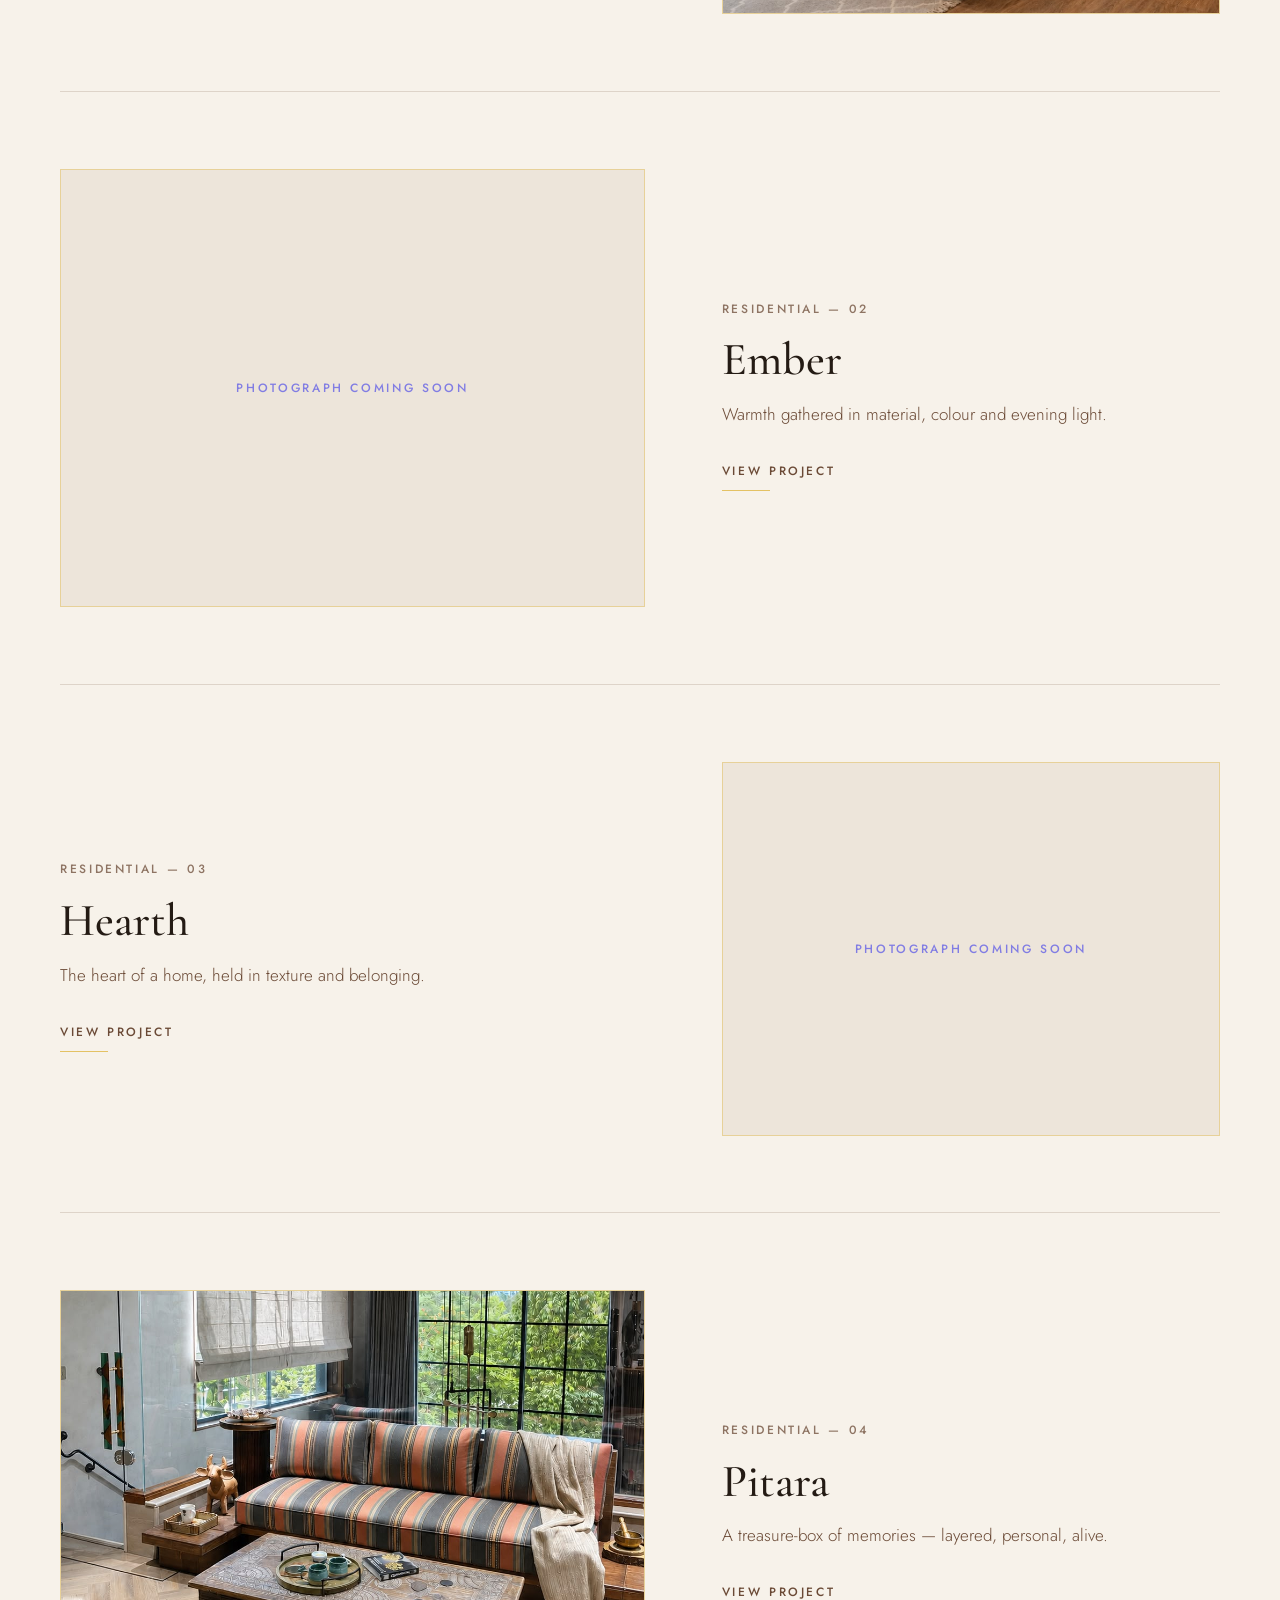
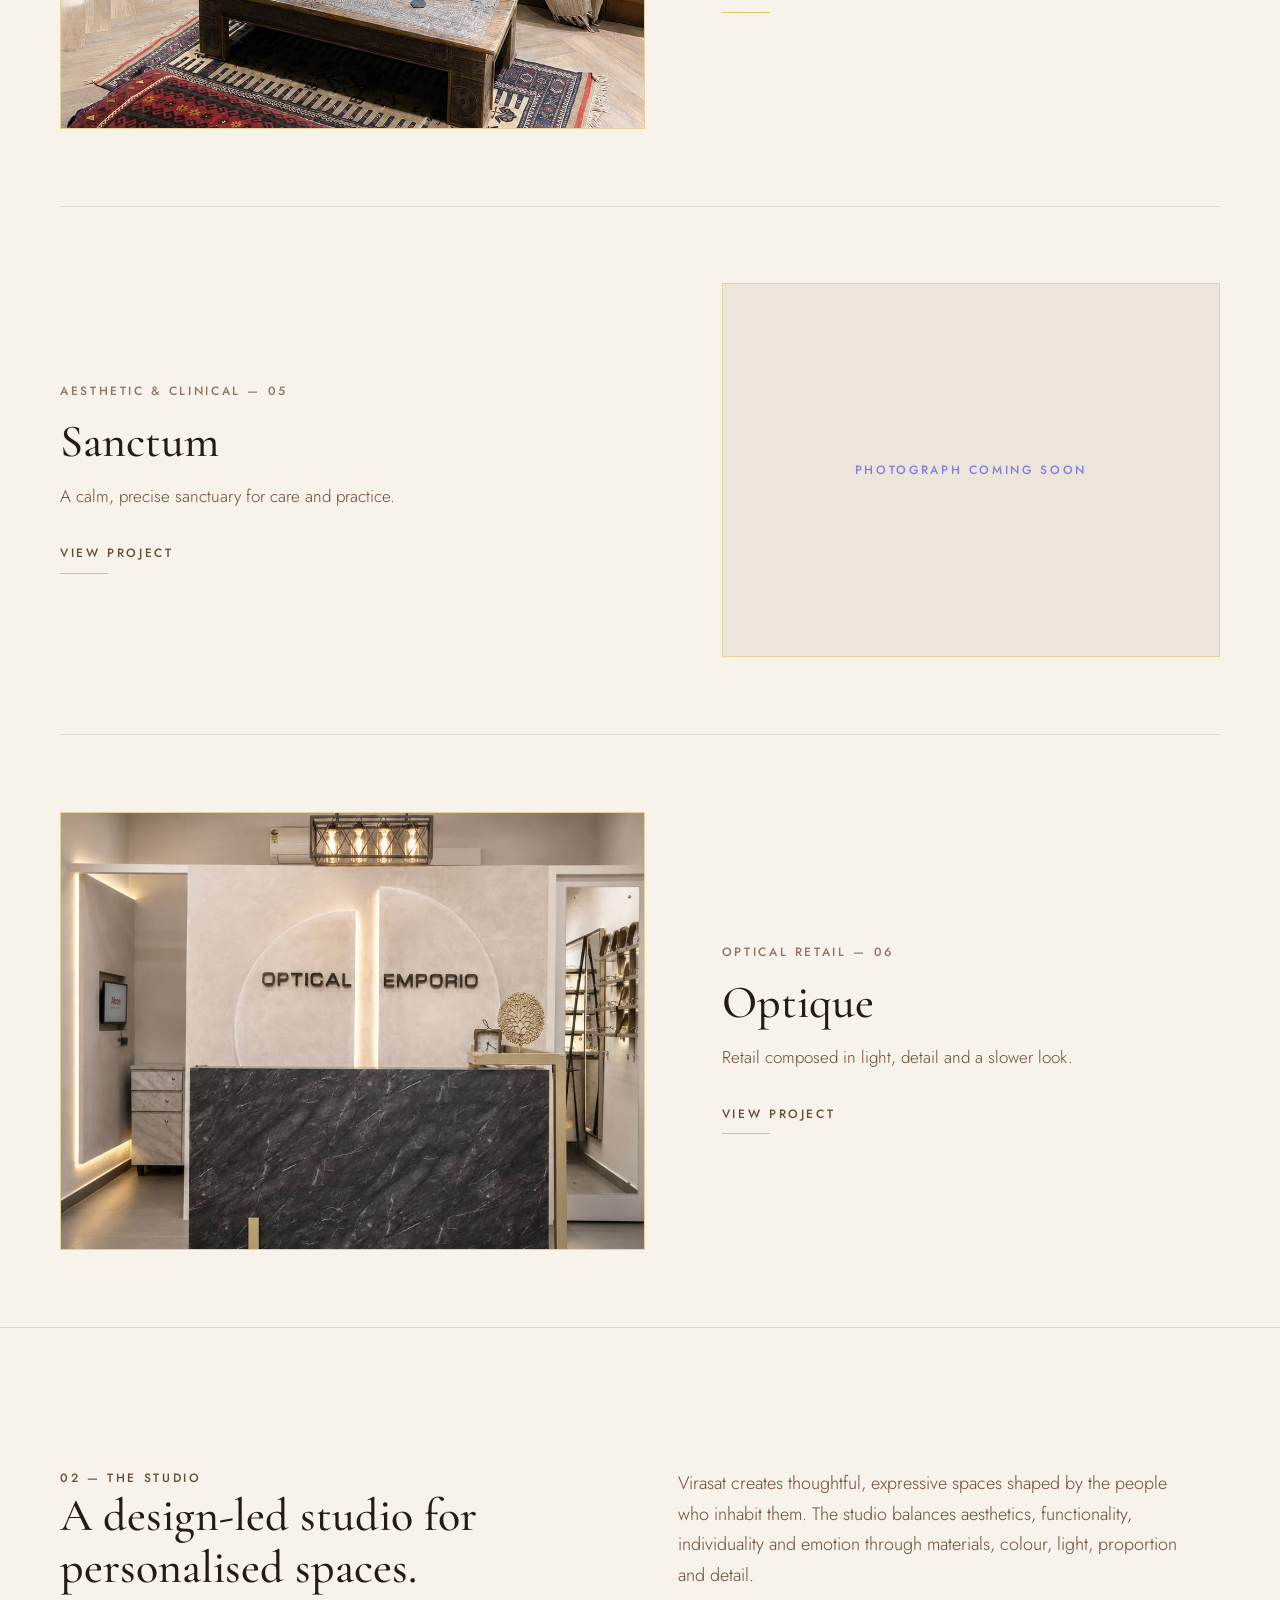
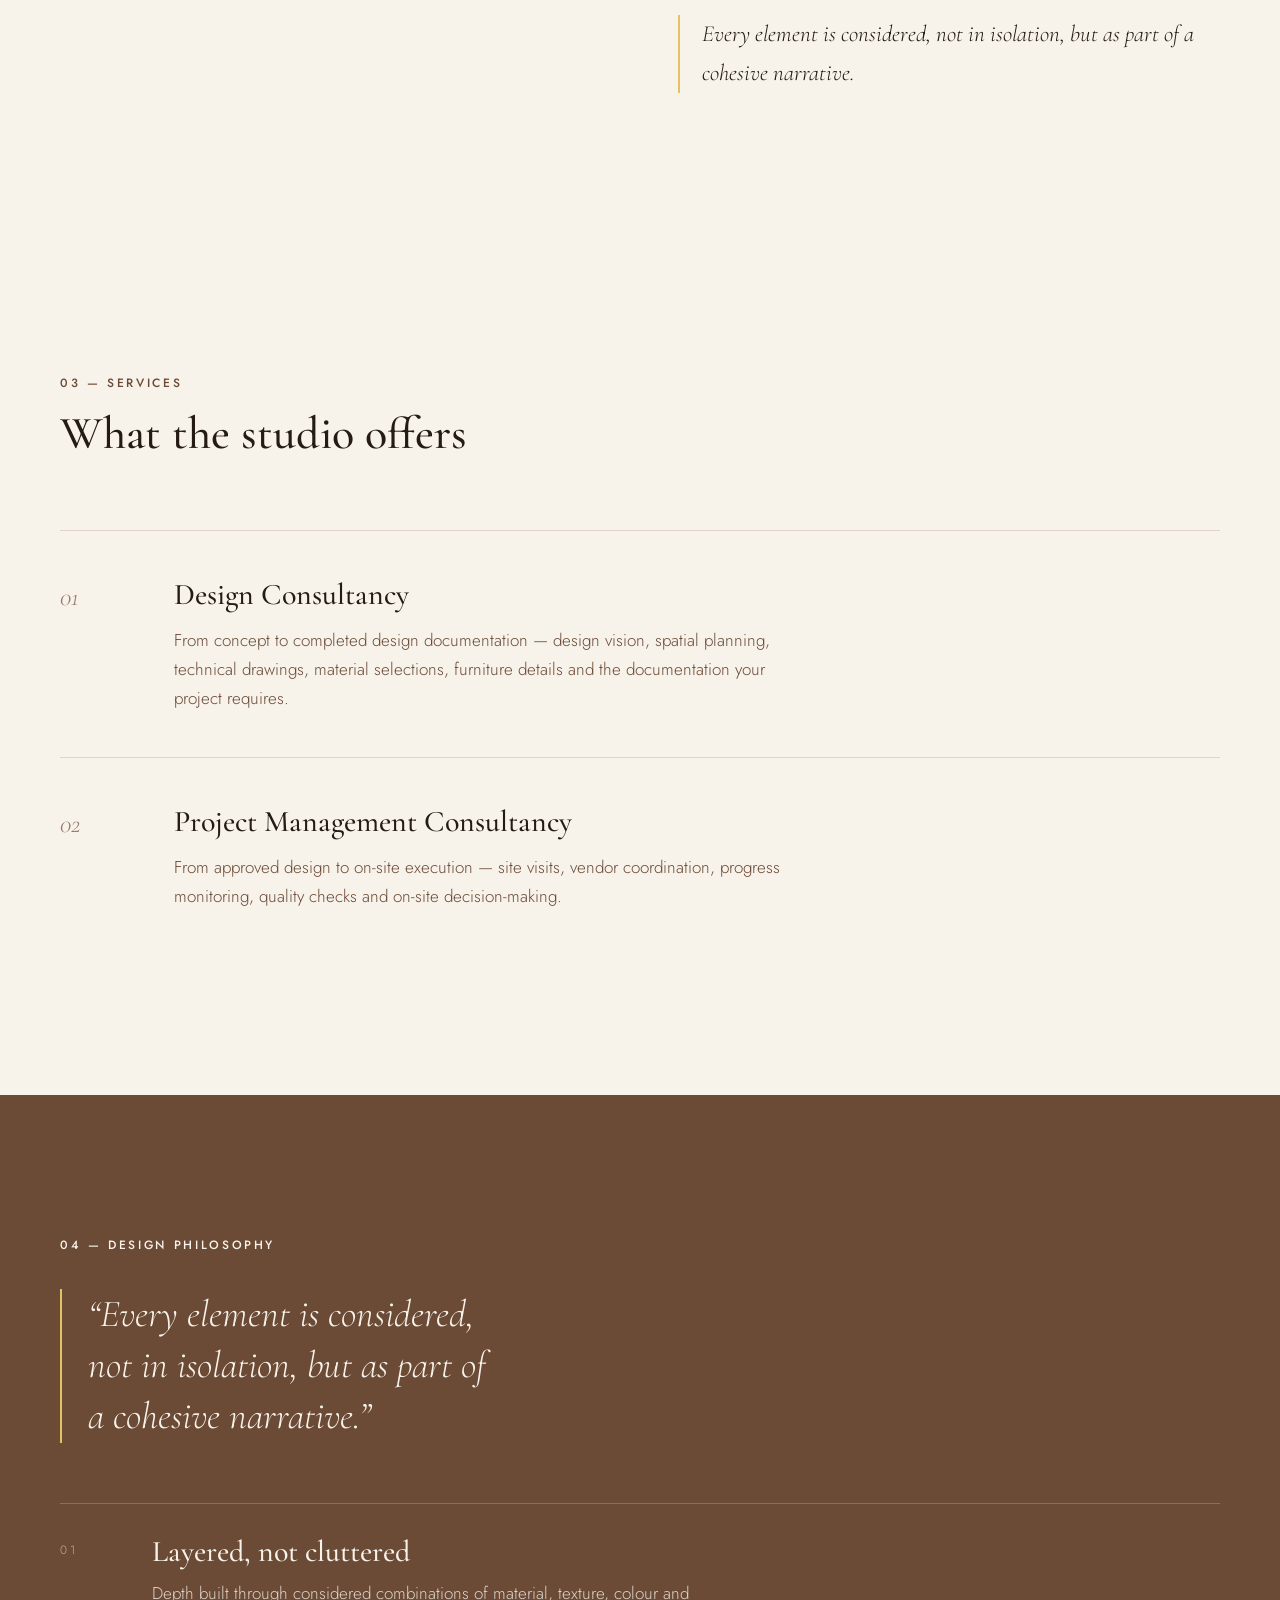
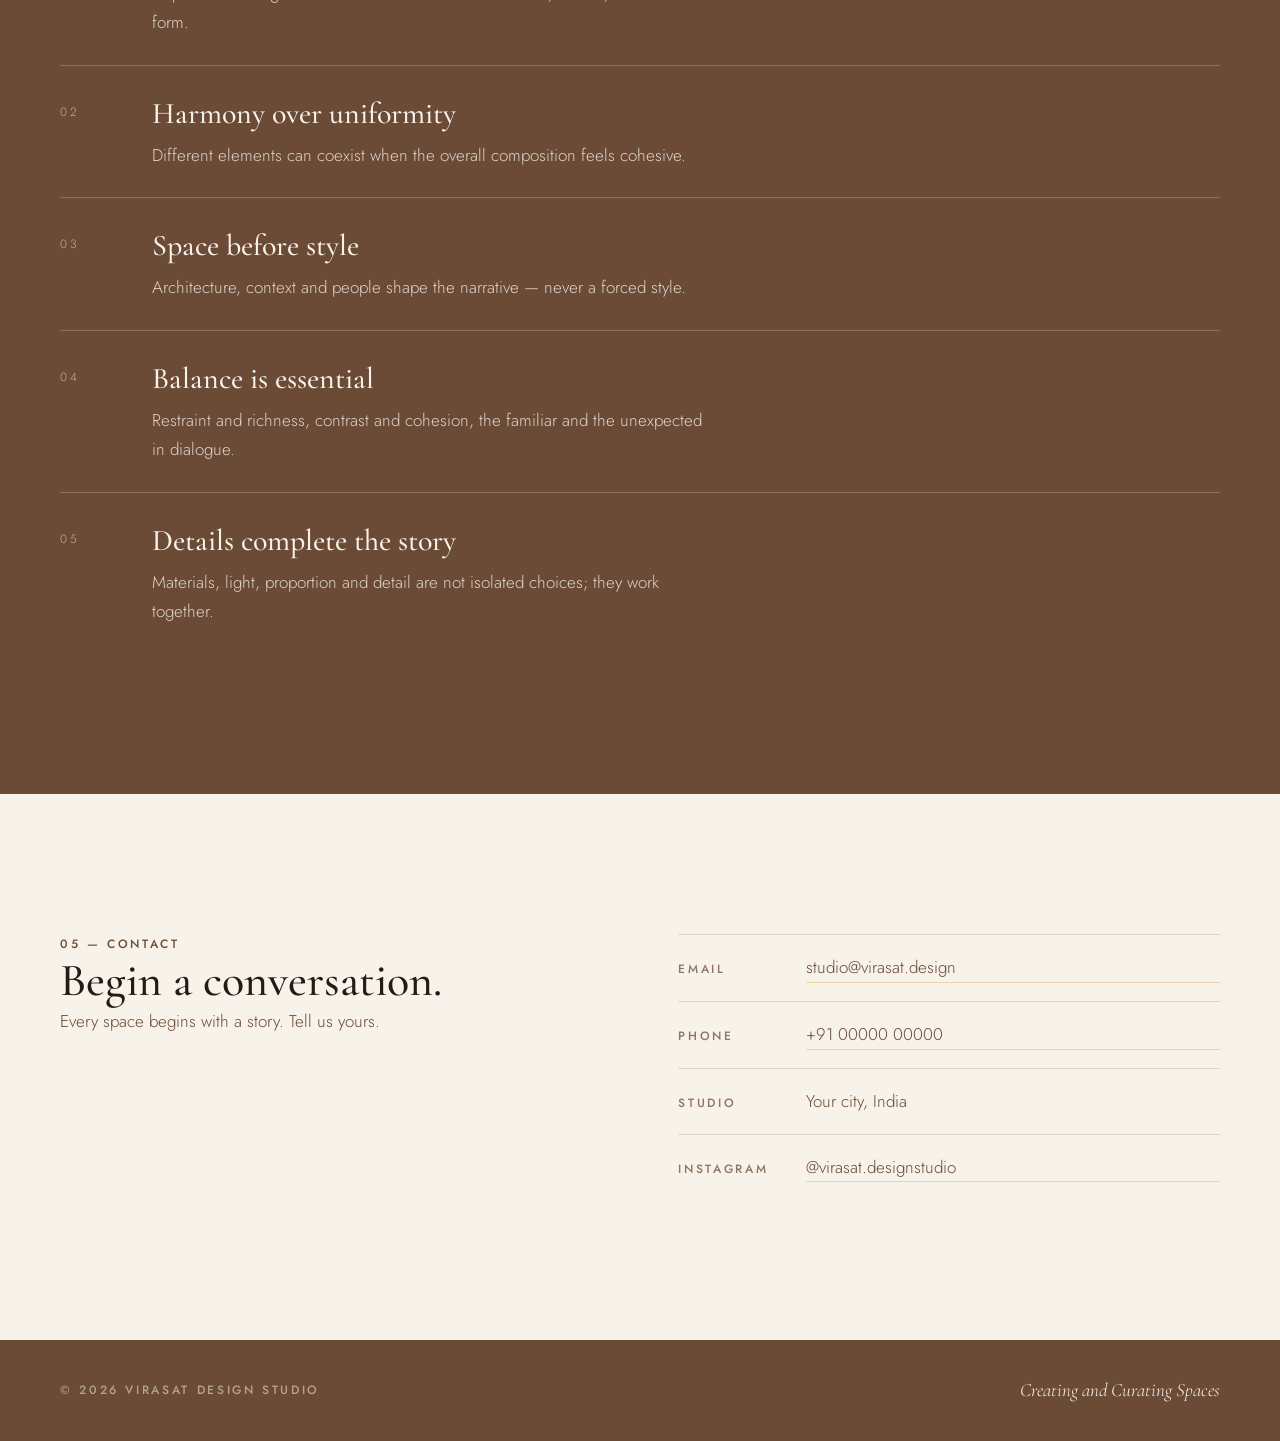
==== commit 7a00c970: "desgin change" ====
--- a/index.html
+++ b/index.html
@@ -6,6 +6,9 @@
 
   <title>Virasat Design Studio — Creating and Curating Spaces</title>
   <meta name="description" content="Virasat Design Studio creates thoughtful, expressive spaces shaped by the people who inhabit them." />
+
+  <!-- Mobile browser chrome follows the brand colour (synced by script.js) -->
+  <meta name="theme-color" content="#F7F2EA" />
 
   <!-- Fonts: placeholders until studio confirms production fonts (Guideline 07 note) -->
   <link rel="preconnect" href="https://fonts.googleapis.com" />
@@ -40,245 +43,135 @@
 
   <main id="top">
 
-    <!-- ============ SLIDE 1 — PROJECT COLLAGE SLIDER (all 24 photo slots wired) ============ -->
-    <section class="collage" id="work" aria-label="Selected projects collage">
-      <div class="container collage-stage">
-
-        <p class="meta collage-count" id="collageCount">01 / 06</p>
-
-        <!-- Collage 01 — Axis (Residential) -->
-        <article class="collage-slide is-active">
-          <a class="frame-link frame-a" href="project-residential-axis.html" aria-label="Open the Axis project page">
-            <figure class="frame">
-              <span class="frame-no">01</span>
-              <span class="meta">Photograph coming soon</span>
-              <img src="images/axis-01.jpg" alt="Axis residence — main living space in warm natural light" />
-            </figure>
-          </a>
-          <a class="frame-link frame-b" href="project-residential-axis.html" aria-label="Open the Axis project page">
-            <figure class="frame">
-              <span class="meta">Photograph coming soon</span>
-              <img src="images/axis-02.jpg" alt="Axis residence — material and light study" />
-            </figure>
-          </a>
-          <a class="frame-link frame-c" href="project-residential-axis.html" aria-label="Open the Axis project page">
-            <figure class="frame">
-              <span class="meta">Photograph coming soon</span>
-              <img src="images/axis-03.jpg" alt="Axis residence — living and dining volume" />
-            </figure>
-          </a>
-          <a class="frame-link frame-d" href="project-residential-axis.html" aria-label="Open the Axis project page">
-            <figure class="frame">
-              <span class="meta">Photograph coming soon</span>
-              <img src="images/axis-04.jpg" alt="Axis residence — bedroom in soft evening light" />
-            </figure>
-          </a>
-          <div class="collage-info">
-            <p class="meta">Residential</p>
+    <!-- ============ HERO — full-bleed triptych ============ -->
+    <section class="hero-full" aria-label="Virasat Design Studio introduction">
+
+      <div class="hero-panels">
+        <!-- Left panel -->
+        <figure class="panel">
+          <span class="meta">Photograph coming soon</span>
+          <img src="images/axis-01.jpg" alt="Axis residence — bedroom in warm natural light" decoding="async" fetchpriority="high" />
+        </figure>
+        <!-- Middle panel -->
+        <figure class="panel">
+          <span class="meta">Photograph coming soon</span>
+          <img src="images/pitara-01.jpg" alt="Pitara residence — living space layered with personal memories" decoding="async" />
+        </figure>
+        <!-- Right panel -->
+        <figure class="panel">
+          <span class="meta">Photograph coming soon</span>
+          <img src="images/pitara-04.jpg" alt="Pitara residence — colour and craft detail" decoding="async" />
+        </figure>
+        <div class="hero-scrim" aria-hidden="true"></div>
+      </div>
+
+      <div class="hero-copy">
+        <p class="hero-meta">Interior Architecture &amp; Design Consultancy</p>
+        <p class="hero-essence">
+          Virasat creates thoughtful, expressive spaces shaped
+          by the people who inhabit them.
+        </p>
+        <h1>Creating and<br /><em>Curating</em> Spaces</h1>
+      </div>
+
+      <div class="hero-foot">
+        <!-- Version 26 scroll cue: drawn rule, breathing label, gold bead on a thread -->
+        <a class="scroll-cue" href="#work" aria-label="Scroll to selected work">
+          <span class="cue-line" aria-hidden="true"></span>
+          <span class="meta cue-label">Scroll</span>
+          <span class="cue-thread" aria-hidden="true"></span>
+        </a>
+      </div>
+
+    </section>
+
+    <!-- ============ SELECTED WORK — editorial project rows (Guideline 09) ============ -->
+    <section id="work" class="work-section">
+      <div class="container">
+
+        <div class="section-head work-head">
+          <p class="meta reveal">01 — Selected Work</p>
+          <h2 class="reveal">Projects</h2>
+        </div>
+
+        <article class="work-row reveal">
+          <a class="work-media" href="project-residential-axis.html" aria-label="Open the Axis project page">
+            <span class="meta">Photograph coming soon</span>
+            <img src="images/axis-01.jpg" alt="Axis residence — main living space in warm natural light" loading="lazy" decoding="async" />
+          </a>
+          <div class="work-text">
+            <p class="meta">Residential — 01</p>
             <h2>Axis</h2>
             <p>A home composed around line, light and quiet rhythm.</p>
-          </div>
-        </article>
-
-        <!-- Collage 02 — Ember (Residential) -->
-        <article class="collage-slide">
-          <a class="frame-link frame-a" href="project-residential-ember.html" aria-label="Open the Ember project page">
-            <figure class="frame">
-              <span class="frame-no">02</span>
-              <span class="meta">Photograph coming soon</span>
-              <img src="images/ember-01.jpg" alt="Ember residence — living space glowing in evening light" />
-            </figure>
-          </a>
-          <a class="frame-link frame-b" href="project-residential-ember.html" aria-label="Open the Ember project page">
-            <figure class="frame">
-              <span class="meta">Photograph coming soon</span>
-              <img src="images/ember-02.jpg" alt="Ember residence — warm material palette in wood and terracotta" />
-            </figure>
-          </a>
-          <a class="frame-link frame-c" href="project-residential-ember.html" aria-label="Open the Ember project page">
-            <figure class="frame">
-              <span class="meta">Photograph coming soon</span>
-              <img src="images/ember-03.jpg" alt="Ember residence — dining corner" />
-            </figure>
-          </a>
-          <a class="frame-link frame-d" href="project-residential-ember.html" aria-label="Open the Ember project page">
-            <figure class="frame">
-              <span class="meta">Photograph coming soon</span>
-              <img src="images/ember-04.jpg" alt="Ember residence — bedroom in soft lamplight" />
-            </figure>
-          </a>
-          <div class="collage-info">
-            <p class="meta">Residential</p>
+            <a href="project-residential-axis.html" class="btn-line">View project</a>
+          </div>
+        </article>
+
+        <article class="work-row reveal">
+          <a class="work-media" href="project-residential-ember.html" aria-label="Open the Ember project page">
+            <span class="meta">Photograph coming soon</span>
+            <img src="images/ember-01.jpg" alt="Ember residence — living space glowing in evening light" loading="lazy" decoding="async" />
+          </a>
+          <div class="work-text">
+            <p class="meta">Residential — 02</p>
             <h2>Ember</h2>
             <p>Warmth gathered in material, colour and evening light.</p>
-          </div>
-        </article>
-
-        <!-- Collage 03 — Hearth (Residential) -->
-        <article class="collage-slide">
-          <a class="frame-link frame-a" href="project-residential-hearth.html" aria-label="Open the Hearth project page">
-            <figure class="frame">
-              <span class="frame-no">03</span>
-              <span class="meta">Photograph coming soon</span>
-              <img src="images/hearth-01.jpg" alt="Hearth residence — family living room centred on warmth" />
-            </figure>
-          </a>
-          <a class="frame-link frame-b" href="project-residential-hearth.html" aria-label="Open the Hearth project page">
-            <figure class="frame">
-              <span class="meta">Photograph coming soon</span>
-              <img src="images/hearth-02.jpg" alt="Hearth residence — texture and textile study" />
-            </figure>
-          </a>
-          <a class="frame-link frame-c" href="project-residential-hearth.html" aria-label="Open the Hearth project page">
-            <figure class="frame">
-              <span class="meta">Photograph coming soon</span>
-              <img src="images/hearth-03.jpg" alt="Hearth residence — kitchen and breakfast corner" />
-            </figure>
-          </a>
-          <a class="frame-link frame-d" href="project-residential-hearth.html" aria-label="Open the Hearth project page">
-            <figure class="frame">
-              <span class="meta">Photograph coming soon</span>
-              <img src="images/hearth-04.jpg" alt="Hearth residence — reading nook in afternoon light" />
-            </figure>
-          </a>
-          <div class="collage-info">
-            <p class="meta">Residential</p>
+            <a href="project-residential-ember.html" class="btn-line">View project</a>
+          </div>
+        </article>
+
+        <article class="work-row reveal">
+          <a class="work-media" href="project-residential-hearth.html" aria-label="Open the Hearth project page">
+            <span class="meta">Photograph coming soon</span>
+            <img src="images/hearth-01.jpg" alt="Hearth residence — family living room centred on warmth" loading="lazy" decoding="async" />
+          </a>
+          <div class="work-text">
+            <p class="meta">Residential — 03</p>
             <h2>Hearth</h2>
             <p>The heart of a home, held in texture and belonging.</p>
-          </div>
-        </article>
-
-        <!-- Collage 04 — Pitara (Residential) -->
-        <article class="collage-slide">
-          <a class="frame-link frame-a" href="project-residential-pitara.html" aria-label="Open the Pitara project page">
-            <figure class="frame">
-              <span class="frame-no">04</span>
-              <span class="meta">Photograph coming soon</span>
-              <img src="images/pitara-01.jpg" alt="Pitara residence — living space layered with personal memories" />
-            </figure>
-          </a>
-          <a class="frame-link frame-b" href="project-residential-pitara.html" aria-label="Open the Pitara project page">
-            <figure class="frame">
-              <span class="meta">Photograph coming soon</span>
-              <img src="images/pitara-02.jpg" alt="Pitara residence — curated display of collected objects" />
-            </figure>
-          </a>
-          <a class="frame-link frame-c" href="project-residential-pitara.html" aria-label="Open the Pitara project page">
-            <figure class="frame">
-              <span class="meta">Photograph coming soon</span>
-              <img src="images/pitara-03.jpg" alt="Pitara residence — bedroom in soft neutrals" />
-            </figure>
-          </a>
-          <a class="frame-link frame-d" href="project-residential-pitara.html" aria-label="Open the Pitara project page">
-            <figure class="frame">
-              <span class="meta">Photograph coming soon</span>
-              <img src="images/pitara-04.jpg" alt="Pitara residence — colour and craft detail" />
-            </figure>
-          </a>
-          <div class="collage-info">
-            <p class="meta">Residential</p>
+            <a href="project-residential-hearth.html" class="btn-line">View project</a>
+          </div>
+        </article>
+
+        <article class="work-row reveal">
+          <a class="work-media" href="project-residential-pitara.html" aria-label="Open the Pitara project page">
+            <span class="meta">Photograph coming soon</span>
+            <img src="images/pitara-01.jpg" alt="Pitara residence — living space layered with personal memories" loading="lazy" decoding="async" />
+          </a>
+          <div class="work-text">
+            <p class="meta">Residential — 04</p>
             <h2>Pitara</h2>
             <p>A treasure-box of memories — layered, personal, alive.</p>
-          </div>
-        </article>
-
-        <!-- Collage 05 — Sanctum (Aesthetic & Clinical) -->
-        <article class="collage-slide">
-          <a class="frame-link frame-a" href="project-clinic-sanctum.html" aria-label="Open the Sanctum project page">
-            <figure class="frame">
-              <span class="frame-no">05</span>
-              <span class="meta">Photograph coming soon</span>
-              <img src="images/sanctum-01.jpg" alt="Sanctum clinic — calm reception in soft neutrals" />
-            </figure>
-          </a>
-          <a class="frame-link frame-b" href="project-clinic-sanctum.html" aria-label="Open the Sanctum project page">
-            <figure class="frame">
-              <span class="meta">Photograph coming soon</span>
-              <img src="images/sanctum-02.jpg" alt="Sanctum clinic — consultation room in precise, gentle light" />
-            </figure>
-          </a>
-          <a class="frame-link frame-c" href="project-clinic-sanctum.html" aria-label="Open the Sanctum project page">
-            <figure class="frame">
-              <span class="meta">Photograph coming soon</span>
-              <img src="images/sanctum-03.jpg" alt="Sanctum clinic — corridor in quiet rhythm" />
-            </figure>
-          </a>
-          <a class="frame-link frame-d" href="project-clinic-sanctum.html" aria-label="Open the Sanctum project page">
-            <figure class="frame">
-              <span class="meta">Photograph coming soon</span>
-              <img src="images/sanctum-04.jpg" alt="Sanctum clinic — material and detail study" />
-            </figure>
-          </a>
-          <div class="collage-info">
-            <p class="meta">Aesthetic &amp; Clinical</p>
+            <a href="project-residential-pitara.html" class="btn-line">View project</a>
+          </div>
+        </article>
+
+        <article class="work-row reveal">
+          <a class="work-media" href="project-clinic-sanctum.html" aria-label="Open the Sanctum project page">
+            <span class="meta">Photograph coming soon</span>
+            <img src="images/sanctum-01.jpg" alt="Sanctum clinic — calm reception in soft neutrals" loading="lazy" decoding="async" />
+          </a>
+          <div class="work-text">
+            <p class="meta">Aesthetic &amp; Clinical — 05</p>
             <h2>Sanctum</h2>
             <p>A calm, precise sanctuary for care and practice.</p>
-          </div>
-        </article>
-
-        <!-- Collage 06 — Optique (Optical Retail) -->
-        <article class="collage-slide">
-          <a class="frame-link frame-a" href="project-optical-optique.html" aria-label="Open the Optique project page">
-            <figure class="frame">
-              <span class="frame-no">06</span>
-              <span class="meta">Photograph coming soon</span>
-              <img src="images/optique-01.jpg" alt="Optique store — display wall in focused light" />
-            </figure>
-          </a>
-          <a class="frame-link frame-b" href="project-optical-optique.html" aria-label="Open the Optique project page">
-            <figure class="frame">
-              <span class="meta">Photograph coming soon</span>
-              <img src="images/optique-02.jpg" alt="Optique store — eyewear frames on display" />
-            </figure>
-          </a>
-          <a class="frame-link frame-c" href="project-optical-optique.html" aria-label="Open the Optique project page">
-            <figure class="frame">
-              <span class="meta">Photograph coming soon</span>
-              <img src="images/optique-03.jpg" alt="Optique store — trial counter in warm brass and wood" />
-            </figure>
-          </a>
-          <a class="frame-link frame-d" href="project-optical-optique.html" aria-label="Open the Optique project page">
-            <figure class="frame">
-              <span class="meta">Photograph coming soon</span>
-              <img src="images/optique-04.jpg" alt="Optique store — interior volume and sightlines" />
-            </figure>
-          </a>
-          <div class="collage-info">
-            <p class="meta">Optical Retail</p>
+            <a href="project-clinic-sanctum.html" class="btn-line">View project</a>
+          </div>
+        </article>
+
+        <article class="work-row reveal">
+          <a class="work-media" href="project-optical-optique.html" aria-label="Open the Optique project page">
+            <span class="meta">Photograph coming soon</span>
+            <img src="images/optique-01.jpg" alt="Optique store — display wall in focused light" loading="lazy" decoding="async" />
+          </a>
+          <div class="work-text">
+            <p class="meta">Optical Retail — 06</p>
             <h2>Optique</h2>
             <p>Retail composed in light, detail and a slower look.</p>
-          </div>
-        </article>
-
-        <!-- Controls -->
-        <div class="collage-controls">
-          <div class="collage-dots">
-            <button class="cdot is-on" data-index="0" aria-label="Show collage 1"></button>
-            <button class="cdot" data-index="1" aria-label="Show collage 2"></button>
-            <button class="cdot" data-index="2" aria-label="Show collage 3"></button>
-            <button class="cdot" data-index="3" aria-label="Show collage 4"></button>
-            <button class="cdot" data-index="4" aria-label="Show collage 5"></button>
-            <button class="cdot" data-index="5" aria-label="Show collage 6"></button>
-          </div>
-          <div class="collage-arrows">
-            <button class="arrow-btn" id="collagePrev" aria-label="Previous collage">&#8592;</button>
-            <button class="arrow-btn" id="collageNext" aria-label="Next collage">&#8594;</button>
-          </div>
-        </div>
-
-      </div>
-    </section>
-
-    <!-- ============ SLIDE 2 — BRAND STATEMENT (Guideline 01) ============ -->
-    <section class="hero">
-      <div class="container">
-        <p class="meta reveal"><span class="dot"></span>Interior Architecture &amp; Design Consultancy</p>
-        <h1 class="reveal">Creating and<br /><em>Curating</em> Spaces</h1>
-        <p class="hero-note reveal">
-          Thoughtful, expressive spaces shaped by the people who inhabit them —
-          held in balance through material, colour, light and detail.
-        </p>
-        <a href="#studio" class="btn-line reveal">Enter the Studio</a>
+            <a href="project-optical-optique.html" class="btn-line">View project</a>
+          </div>
+        </article>
+
       </div>
     </section>
 
@@ -286,7 +179,7 @@
     <section id="studio" class="section studio">
       <div class="container grid-2">
         <div>
-          <p class="meta reveal">01 — The Studio</p>
+          <p class="meta reveal">02 — The Studio</p>
           <h2 class="reveal">A design-led studio for personalised spaces.</h2>
         </div>
         <div class="studio-text reveal">
@@ -309,7 +202,7 @@
       <div class="container">
 
         <div class="section-head">
-          <p class="meta reveal">02 — Services</p>
+          <p class="meta reveal">03 — Services</p>
           <h2 class="reveal">What the studio offers</h2>
         </div>
 
@@ -344,7 +237,7 @@
     <section id="philosophy" class="section philosophy">
       <div class="container">
 
-        <p class="meta reveal">03 — Design Philosophy</p>
+        <p class="meta reveal">04 — Design Philosophy</p>
 
         <blockquote class="reveal">
           “Every element is considered, not in isolation,
@@ -397,7 +290,7 @@
       <div class="container grid-2">
 
         <div>
-          <p class="meta reveal">04 — Contact</p>
+          <p class="meta reveal">05 — Contact</p>
           <h2 class="reveal">Begin a conversation.</h2>
           <p class="reveal">
             Every space begins with a story. Tell us yours.
@@ -424,6 +317,17 @@
     </div>
   </footer>
 
+  <!-- ============ DARK MODE TOGGLE — quiet corner control ============ -->
+  <button class="theme-toggle" id="themeToggle" type="button" aria-label="Switch to dark mode" aria-pressed="false">
+    <svg class="icon-moon" width="18" height="18" viewBox="0 0 24 24" fill="none" stroke="currentColor" stroke-width="1.5" stroke-linecap="round" stroke-linejoin="round" aria-hidden="true">
+      <path d="M21 12.8A9 9 0 1 1 11.2 3a7 7 0 0 0 9.8 9.8z" />
+    </svg>
+    <svg class="icon-sun" width="18" height="18" viewBox="0 0 24 24" fill="none" stroke="currentColor" stroke-width="1.5" stroke-linecap="round" stroke-linejoin="round" aria-hidden="true">
+      <circle cx="12" cy="12" r="4" />
+      <path d="M12 2v2M12 20v2M4.9 4.9l1.4 1.4M17.7 17.7l1.4 1.4M2 12h2M20 12h2M4.9 19.1l1.4-1.4M17.7 6.3l1.4-1.4" />
+    </svg>
+  </button>
+
   <script src="script.js"></script>
 </body>
 </html>
--- a/style.css
+++ b/style.css
@@ -1,7 +1,9 @@
 /* =====================================================
-   VIRASAT DESIGN STUDIO — VERSION 15 (full file, FINAL landing structure)
+   VIRASAT DESIGN STUDIO — VERSION 26 (full file)
    Brand tokens from Brand Guidelines, Section 06
-   New in v15: missing-photo safety net (.frame img.is-missing)
+   New in v26: choreographed scroll cue — drawn rule,
+   breathing label, gold bead travelling an ivory thread
+   (Guideline 08: fine rules, slow purposeful motion).
    ===================================================== */
 :root {
   --ivory:  #F7F2EA;   /* primary light / page field   */
@@ -18,6 +20,38 @@
   --sans:  'Jost', 'Segoe UI', sans-serif;        /* UI/body — confirm later */
 }
 
+/* ============ DARK MODE — deep-brown night, same brand (Guideline 06) ============ */
+[data-theme="dark"] {
+  --ivory:  #201812;
+  --brown:  #E8DFD2;
+  --cream:  #2A2019;
+  --ink:    #F7F2EA;
+  --line:      rgba(232, 223, 210, 0.18);
+  --gold-line: rgba(228, 194, 100, 0.45);
+}
+[data-theme="dark"] ::selection { color: #241B14; }
+[data-theme="dark"] .site-header {
+  background: rgba(32, 24, 18, 0.94);
+  border-bottom-color: rgba(232, 223, 210, 0.16);
+}
+/* interim dark-mode logo: single-colour ivory (Guideline 05);
+   swap to logo-dark.png when the studio supplies it */
+[data-theme="dark"] .logo img {
+  mix-blend-mode: normal;
+  filter: brightness(0) invert(0.93);
+}
+[data-theme="dark"] .hero-full { background: #191009; }
+[data-theme="dark"] .hero-copy h1 { color: #F7F2EA; }
+[data-theme="dark"] .philosophy { background: #2A2019; color: #EDE5DA; }
+[data-theme="dark"] .philosophy .meta,
+[data-theme="dark"] .philosophy blockquote,
+[data-theme="dark"] .principles h3 { color: #EDE5DA; }
+[data-theme="dark"] .principles li { border-top-color: rgba(237, 229, 218, 0.18); }
+[data-theme="dark"] .principles p { color: rgba(237, 229, 218, 0.8); }
+[data-theme="dark"] .site-footer { background: #191009; }
+[data-theme="dark"] .site-footer .meta { color: rgba(237, 229, 218, 0.7); }
+[data-theme="dark"] .footer-line { color: #EDE5DA; }
+
 * { margin: 0; padding: 0; box-sizing: border-box; }
 
 html { scroll-behavior: smooth; }
@@ -29,7 +63,10 @@
   font-size: 17px;              /* Guideline 07: body 16–18px */
   line-height: 1.7;
   font-weight: 300;
-}
+  transition: background 0.5s ease, color 0.5s ease;
+  -webkit-tap-highlight-color: transparent;
+}
+body.menu-open { overflow: hidden; }
 
 ::selection { background: var(--gold); color: var(--brown); }
 
@@ -67,6 +104,7 @@
   background: rgba(247, 242, 234, 0.94);
   backdrop-filter: blur(8px);
   border-bottom: 1px solid var(--line);
+  transition: background 0.5s ease;
 }
 .header-inner {
   display: flex; align-items: center;
@@ -75,6 +113,7 @@
 }
 
 /* ============ LOGO (balanced size) ============ */
+.logo { display: inline-block; }
 .logo img {
   width: 230px;
   height: 60px;
@@ -82,6 +121,7 @@
   object-position: center 51%;
   mix-blend-mode: multiply;
   display: block;
+  transition: filter 0.5s ease;
 }
 
 .nav { display: flex; gap: 34px; }
@@ -100,105 +140,181 @@
   display: none; background: none; border: none; cursor: pointer;
   font-family: var(--sans); font-size: 12px; font-weight: 500;
   letter-spacing: 0.22em; text-transform: uppercase; color: var(--brown);
-}
-
-/* ============ SLIDE 1 — project collage slider ============ */
-.collage {
+  transition: color 0.4s ease;
+}
+
+/* ============ HERO — full-bleed triptych ============ */
+.hero-full {
   position: relative;
-  height: 100vh;
-  min-height: 720px;
-  padding: 104px 0 92px;
-}
-.collage-stage { position: relative; height: 100%; }
-
-.collage-slide {
+  height: calc(100vh - 89px);
+  min-height: 620px;
+  overflow: hidden;
+  background: var(--brown);
+}
+.hero-panels {
   position: absolute; inset: 0;
-  opacity: 0; visibility: hidden;
-  transition: opacity 1s ease, visibility 1s;
-}
-.collage-slide.is-active { opacity: 1; visibility: visible; }
-
-/* Each photograph frame sits inside a clickable link to its project page */
-.frame-link {
-  position: absolute;
-  display: block;
+  display: grid;
+  grid-template-columns: 1fr 1fr 1fr;
+}
+.panel {
+  position: relative;
+  overflow: hidden;
+  background: var(--cream);
+  display: grid; place-items: center;
+}
+.panel + .panel { border-left: 1px solid rgba(247, 242, 234, 0.28); }
+.panel .meta { opacity: 0.5; }
+.panel img {
+  position: absolute; inset: 0;
+  width: 100%; height: 100%; object-fit: cover;
+}
+/* deep-brown scrim keeps ivory type legible over photography */
+.hero-scrim {
+  position: absolute; inset: 0;
+  background: linear-gradient(100deg,
+    rgba(36, 27, 20, 0.78) 0%,
+    rgba(36, 27, 20, 0.46) 48%,
+    rgba(36, 27, 20, 0.26) 100%);
+}
+
+.hero-copy {
+  position: absolute; z-index: 2;
+  left: clamp(24px, 5vw, 84px);
+  right: clamp(24px, 5vw, 84px);
+  top: 15vh;
+  max-width: 1000px;
+  color: #F7F2EA;   /* hero type always ivory over photography */
+}
+.hero-meta {
+  display: flex; align-items: center; gap: 16px;
+  font-size: 12px; letter-spacing: 0.22em; text-transform: uppercase;
+  font-weight: 500; color: rgba(247, 242, 234, 0.85);
+}
+.hero-meta::before {
+  content: ''; width: 56px; height: 1px;
+  background: var(--gold); flex: 0 0 auto;   /* gold for rules — Guideline 06 */
+}
+.hero-essence {
+  margin: 22px 0 30px;
+  max-width: 52ch;
+  font-size: 17px;
+  color: rgba(247, 242, 234, 0.9);
+}
+.hero-copy h1 { color: #F7F2EA; font-size: clamp(56px, 7.4vw, 72px); line-height: 1.08; }
+
+.hero-foot {
+  position: absolute; z-index: 2;
+  left: clamp(24px, 5vw, 84px);
+  right: clamp(24px, 5vw, 84px);
+  bottom: 34px;
+  display: flex; justify-content: space-between;
+  align-items: flex-end; gap: 32px;
+  color: #F7F2EA;
+}
+
+/* ============ SCROLL CUE — Version 26 choreography ============
+   rule draws in → label breathes → gold bead falls the thread →
+   hover lengthens the thread. Slow, purposeful, gold as accent. */
+.scroll-cue {
+  display: flex; flex-direction: column; align-items: flex-start; gap: 12px;
   text-decoration: none;
-}
-.frame-link.frame-a { left: 0;     top: 0;     width: 44%; height: 70%; }
-.frame-link.frame-b { right: 0;    top: 2%;    width: 34%; height: 58%; }
-.frame-link.frame-c { right: 22%;  bottom: 4%; width: 26%; height: 48%; }
-.frame-link.frame-d { left: 36%;   top: 24%;   width: 26%; height: 42%; }
-
-/* Collage frames — overlapping, deliberate asymmetry (Guideline 08) */
-.frame {
-  position: absolute; inset: 0;
+  color: rgba(247, 242, 234, 0.85);
+  animation: cue-enter 1.1s ease 0.5s backwards;
+}
+.cue-line {
+  width: 56px; height: 1px;
+  background: rgba(247, 242, 234, 0.5);
+  transform-origin: left center;
+  animation: cue-draw 1s ease 0.9s backwards;
+}
+.cue-label {
+  animation: cue-breathe 4.5s ease-in-out 2s infinite;
+}
+.cue-thread {
+  position: relative;
+  width: 1px; height: 64px;
+  background: rgba(247, 242, 234, 0.22);
+  overflow: hidden;
+  transition: height 0.6s ease;
+}
+.cue-thread::after {
+  content: '';
+  position: absolute; left: 0; width: 100%; height: 45%;
+  top: -45%;
+  background: linear-gradient(to bottom, rgba(228, 194, 100, 0), var(--gold));
+  animation: cue-fall 2.8s cubic-bezier(0.7, 0, 0.3, 1) 1.6s infinite;
+}
+.scroll-cue:hover .cue-thread,
+.scroll-cue:focus-visible .cue-thread { height: 84px; }
+.scroll-cue:hover .cue-label,
+.scroll-cue:focus-visible .cue-label { opacity: 1; }
+
+@keyframes cue-enter {
+  from { opacity: 0; transform: translateY(12px); }
+  to   { opacity: 1; transform: none; }
+}
+@keyframes cue-draw {
+  from { transform: scaleX(0); }
+  to   { transform: scaleX(1); }
+}
+@keyframes cue-fall {
+  0%        { top: -45%; }
+  55%, 100% { top: 100%; }
+}
+@keyframes cue-breathe {
+  0%, 100% { letter-spacing: 0.22em; opacity: 0.75; }
+  50%      { letter-spacing: 0.30em; opacity: 1; }
+}
+
+/* ============ THEME TOGGLE — quiet corner control ============ */
+.theme-toggle {
+  position: fixed; right: 26px; bottom: 26px; z-index: 60;
+  width: 46px; height: 46px; border-radius: 50%;
+  border: 1px solid var(--line);
+  background: var(--ivory);
+  color: var(--brown);
+  display: grid; place-items: center;
+  cursor: pointer;
+  transition: border-color 0.4s ease, background 0.5s ease, color 0.5s ease;
+}
+.theme-toggle:hover { border-color: var(--gold); }
+.theme-toggle .icon-sun { display: none; }
+[data-theme="dark"] .theme-toggle .icon-sun { display: block; }
+[data-theme="dark"] .theme-toggle .icon-moon { display: none; }
+
+/* ============ SELECTED WORK — editorial project rows ============ */
+.work-section { padding: clamp(70px, 9vw, 120px) 0 0; }
+.work-head { margin-bottom: clamp(30px, 5vw, 60px); }
+
+.work-row {
+  display: grid;
+  grid-template-columns: 1.08fr 0.92fr;
+  gap: clamp(32px, 6vw, 90px);
+  align-items: center;
+  padding: clamp(44px, 6vw, 84px) 0;
+  border-top: 1px solid var(--line);
+}
+.work-row:nth-child(even) .work-media { order: 2; }  /* deliberate asymmetry — Guideline 08 */
+
+.work-media {
+  position: relative;
+  display: grid; place-items: center;
+  aspect-ratio: 4 / 3;
+  overflow: hidden;
   background: var(--cream);
   border: 1px solid var(--gold-line);
-  display: grid; place-items: center;
-  overflow: hidden;
-  opacity: 0; transform: translateY(26px);
-  transition: opacity 0.9s ease, transform 1.1s ease;
-}
-.collage-slide.is-active .frame { opacity: 1; transform: none; }
-.collage-slide.is-active .frame-a .frame { transition-delay: 0.05s; }
-.collage-slide.is-active .frame-b .frame { transition-delay: 0.20s; }
-.collage-slide.is-active .frame-c .frame { transition-delay: 0.35s; }
-.collage-slide.is-active .frame-d .frame { transition-delay: 0.50s; }
-
-.frame-link:hover .frame,
-.frame-link:focus-visible .frame { border-color: var(--gold); }
-
-.frame .meta { opacity: 0.45; }
-.frame-no {
-  position: absolute; top: 12px; left: 16px; z-index: 2;
-  font-family: var(--serif); font-style: italic;
-  font-size: clamp(30px, 3.4vw, 48px); line-height: 1;
-  color: var(--ivory); opacity: 0.9;
-  text-shadow: 0 1px 10px rgba(36, 27, 20, 0.35);
-}
-.frame img {
+  text-decoration: none;
+}
+.work-media .meta { opacity: 0.45; }
+.work-media img {
   position: absolute; inset: 0;
   width: 100%; height: 100%; object-fit: cover;
-}
-/* SAFETY NET: a photo file that is not in /images yet hides itself,
-   so the frame keeps showing its cream "Photograph coming soon" panel */
-.frame img.is-missing { display: none; }
-
-.collage-info { position: absolute; left: 0; bottom: 0; width: 52%; z-index: 2; }
-.collage-info .meta { display: block; margin-bottom: 10px; }
-.collage-info h2 { font-size: clamp(26px, 3vw, 38px); line-height: 1.2; }
-.collage-info p { margin-top: 10px; max-width: 44ch; }
-
-.collage-count { position: absolute; right: 0; top: -42px; z-index: 2; }
-
-.collage-controls {
-  position: absolute; right: 0; bottom: -58px;
-  display: flex; align-items: center; gap: 26px; z-index: 3;
-}
-.collage-dots { display: flex; gap: 10px; }
-.cdot {
-  width: 26px; height: 2px; border: none; padding: 0;
-  background: var(--line); cursor: pointer;
-  transition: background 0.4s ease, width 0.4s ease;
-}
-.cdot.is-on { background: var(--gold); width: 40px; }
-.collage-arrows { display: flex; gap: 12px; }
-.arrow-btn {
-  width: 46px; height: 46px;
-  border: 1px solid var(--line); background: transparent;
-  color: var(--brown); font-size: 18px; cursor: pointer;
-  transition: border-color 0.4s ease, background 0.4s ease;
-}
-.arrow-btn:hover { border-color: var(--gold); background: var(--cream); }
-
-/* ============ Slide 2 — brand statement ============ */
-.hero { padding: clamp(100px, 18vh, 170px) 0 clamp(80px, 12vh, 130px); }
-.hero .meta { margin-bottom: 28px; }
-.dot {
-  display: inline-block; width: 8px; height: 8px; border-radius: 50%;
-  background: var(--red); margin-right: 12px;
-}
-.hero-note { max-width: 46ch; font-size: 18px; margin: 26px 0 40px; }
+  transition: transform 1.4s ease;   /* slow, subtle — Guideline 08 */
+}
+.work-row:hover .work-media img { transform: scale(1.04); }
+
+.work-text .meta { display: block; margin-bottom: 14px; }
+.work-text p { margin: 14px 0 26px; max-width: 46ch; }
 
 .btn-line {
   display: inline-block; font-size: 12px; font-weight: 500;
@@ -337,40 +453,129 @@
 .site-footer .meta { color: rgba(247, 242, 234, 0.7); }
 .footer-line { font-family: var(--serif); font-style: italic; color: var(--ivory); font-size: 19px; }
 
+/* ============ Missing-photo safety net ============ */
+img.is-missing { display: none; }
+
 /* ============ Slow, subtle motion (Guideline 08) ============ */
 .reveal { opacity: 0; transform: translateY(26px); transition: opacity 0.9s ease, transform 0.9s ease; }
 .reveal.is-visible { opacity: 1; transform: none; }
 
 @media (prefers-reduced-motion: reduce) {
   .reveal { opacity: 1; transform: none; transition: none; }
-  .collage-slide, .frame { transition: none; }
+  .work-media img { transition: none; }
+  .nav, .nav a { transition: none; }
+  /* the cue rests still: rule drawn, thread lit, no falling bead */
+  .scroll-cue, .cue-line, .cue-label { animation: none; }
+  .cue-thread::after { animation: none; top: 55%; height: 30%; opacity: 0.8; }
+  .scroll-cue:hover .cue-thread,
+  .scroll-cue:focus-visible .cue-thread { height: 64px; }
   html { scroll-behavior: auto; }
 }
 
-/* ============ Mobile ============ */
+/* =====================================================
+   MOBILE — full pass (Version 25) + cue sizing
+   ===================================================== */
 @media (max-width: 820px) {
-  .menu-btn { display: block; }
+
+  .container { width: 88%; }
+
+  /* ---- Header + full-screen editorial menu ---- */
+  .header-inner { padding: 10px 0; }
+  .logo img { width: 168px; height: 44px; }
+  .menu-btn { display: block; position: relative; z-index: 60; padding: 6px 0; }
+
   .nav {
-    display: none; position: absolute; top: 100%; left: 0; right: 0;
-    background: var(--ivory); flex-direction: column; gap: 20px;
-    padding: 26px 4%; border-bottom: 1px solid var(--line);
+    display: flex;
+    position: fixed; inset: 0;
+    background: var(--ivory);
+    flex-direction: column;
+    justify-content: center;
+    gap: 0;
+    padding: 96px 8% calc(48px + env(safe-area-inset-bottom, 0px));
+    border-bottom: none;
+    opacity: 0; visibility: hidden;
+    transform: translateY(12px);
+    transition: opacity 0.45s ease, transform 0.45s ease, visibility 0.45s;
+    z-index: 40;
   }
-  .nav.open { display: flex; }
-  .grid-2 { grid-template-columns: 1fr; }
-  .service-row, .principles li { grid-template-columns: 1fr; gap: 10px; }
-  .logo img { width: 170px; height: 44px; }
-
-  .collage { padding: 96px 0 64px; min-height: 620px; }
-  .frame-link.frame-a { left: 0;    top: 0;  width: 56%; height: 34%; }
-  .frame-link.frame-b { right: 0;   top: 4%; width: 42%; height: 24%; }
-  .frame-link.frame-d { left: 24%;  top: 26%; width: 40%; height: 22%; }
-  .frame-link.frame-c { right: 6%;  top: 34%; width: 32%; height: 20%; }
-  .collage-info { width: 100%; bottom: 0; }
-  .collage-count { top: -36px; }
-  .collage-controls { bottom: -50px; }
-
+  .nav.open { opacity: 1; visibility: visible; transform: none; }
+  .nav a {
+    font-size: 15px; letter-spacing: 0.24em;
+    padding: 18px 2px;
+    border-top: 1px solid var(--line);
+    opacity: 0; transform: translateY(14px);
+    transition: opacity 0.5s ease, transform 0.5s ease;
+  }
+  .nav a:last-child { border-bottom: 1px solid var(--line); }
+  .nav a::after { display: none; }
+  .nav.open a { opacity: 1; transform: none; }
+  .nav.open a:nth-child(1) { transition-delay: 0.06s; }
+  .nav.open a:nth-child(2) { transition-delay: 0.12s; }
+  .nav.open a:nth-child(3) { transition-delay: 0.18s; }
+  .nav.open a:nth-child(4) { transition-delay: 0.24s; }
+  .nav.open a:nth-child(5) { transition-delay: 0.30s; }
+
+  /* ---- Hero recomposed for portrait ---- */
+  .hero-full { height: auto; min-height: 0; }
+  .hero-panels {
+    position: relative; inset: auto;
+    height: 56vh; min-height: 360px;
+    grid-template-columns: 1fr;
+  }
+  .panel:nth-child(2), .panel:nth-child(3) { display: none; }
+  .panel + .panel { border-left: none; }
+  .hero-scrim { background: linear-gradient(180deg, rgba(36,27,20,0.35), rgba(36,27,20,0.62)); }
+  .hero-copy {
+    position: static; max-width: none;
+    background: var(--brown);
+    padding: 40px 6% 30px;
+  }
+  .hero-copy h1 { font-size: clamp(34px, 9.4vw, 52px); line-height: 1.12; }
+  .hero-essence { font-size: 16px; margin: 16px 0 22px; }
+  .hero-foot {
+    position: static;
+    background: var(--brown);
+    padding: 0 6% 40px;
+    flex-direction: row; align-items: center; justify-content: flex-start;
+  }
+  [data-theme="dark"] .hero-copy,
+  [data-theme="dark"] .hero-foot { background: #241B14; }
+
+  /* scroll cue sized for the portrait band */
+  .cue-thread { height: 48px; }
+  .scroll-cue:hover .cue-thread { height: 48px; }
+
+  /* ---- Tighter editorial rhythm ---- */
+  .section { padding: 64px 0; }
+  .section-head { margin-bottom: 34px; }
+  .grid-2 { grid-template-columns: 1fr; gap: 28px; }
+
+  .work-section { padding-top: 56px; }
+  .work-row { grid-template-columns: 1fr; gap: 22px; padding: 36px 0; }
+  .work-row:nth-child(even) .work-media { order: 0; }
+  .work-text p { margin: 10px 0 20px; }
+
+  .studio-text p:last-child { font-size: 20px; }
+
+  .service-row { grid-template-columns: 1fr; gap: 8px; padding: 32px 0; }
+
+  .philosophy blockquote { font-size: 24px; max-width: 100%; margin: 24px 0 40px; }
+  .principles li { grid-template-columns: 1fr; gap: 6px; padding: 22px 0; }
+
+  .contact-list li { grid-template-columns: 1fr; gap: 4px; padding: 14px 0; }
+
+  .footer-inner { flex-direction: column; align-items: flex-start; gap: 8px; }
+
+  /* ---- Floating controls, notch-safe ---- */
+  .theme-toggle {
+    right: 16px;
+    bottom: calc(16px + env(safe-area-inset-bottom, 0px));
+    width: 44px; height: 44px;
+  }
+
+  /* ---- Project pages on mobile ---- */
   .project-split, .project-grid-2 { grid-template-columns: 1fr; }
-  .project-hero { padding-top: 120px; }
+  .project-hero { padding-top: 110px; }
   .project-next-inner { flex-direction: column; align-items: flex-start; }
   .project-next-link { text-align: left; }
 }
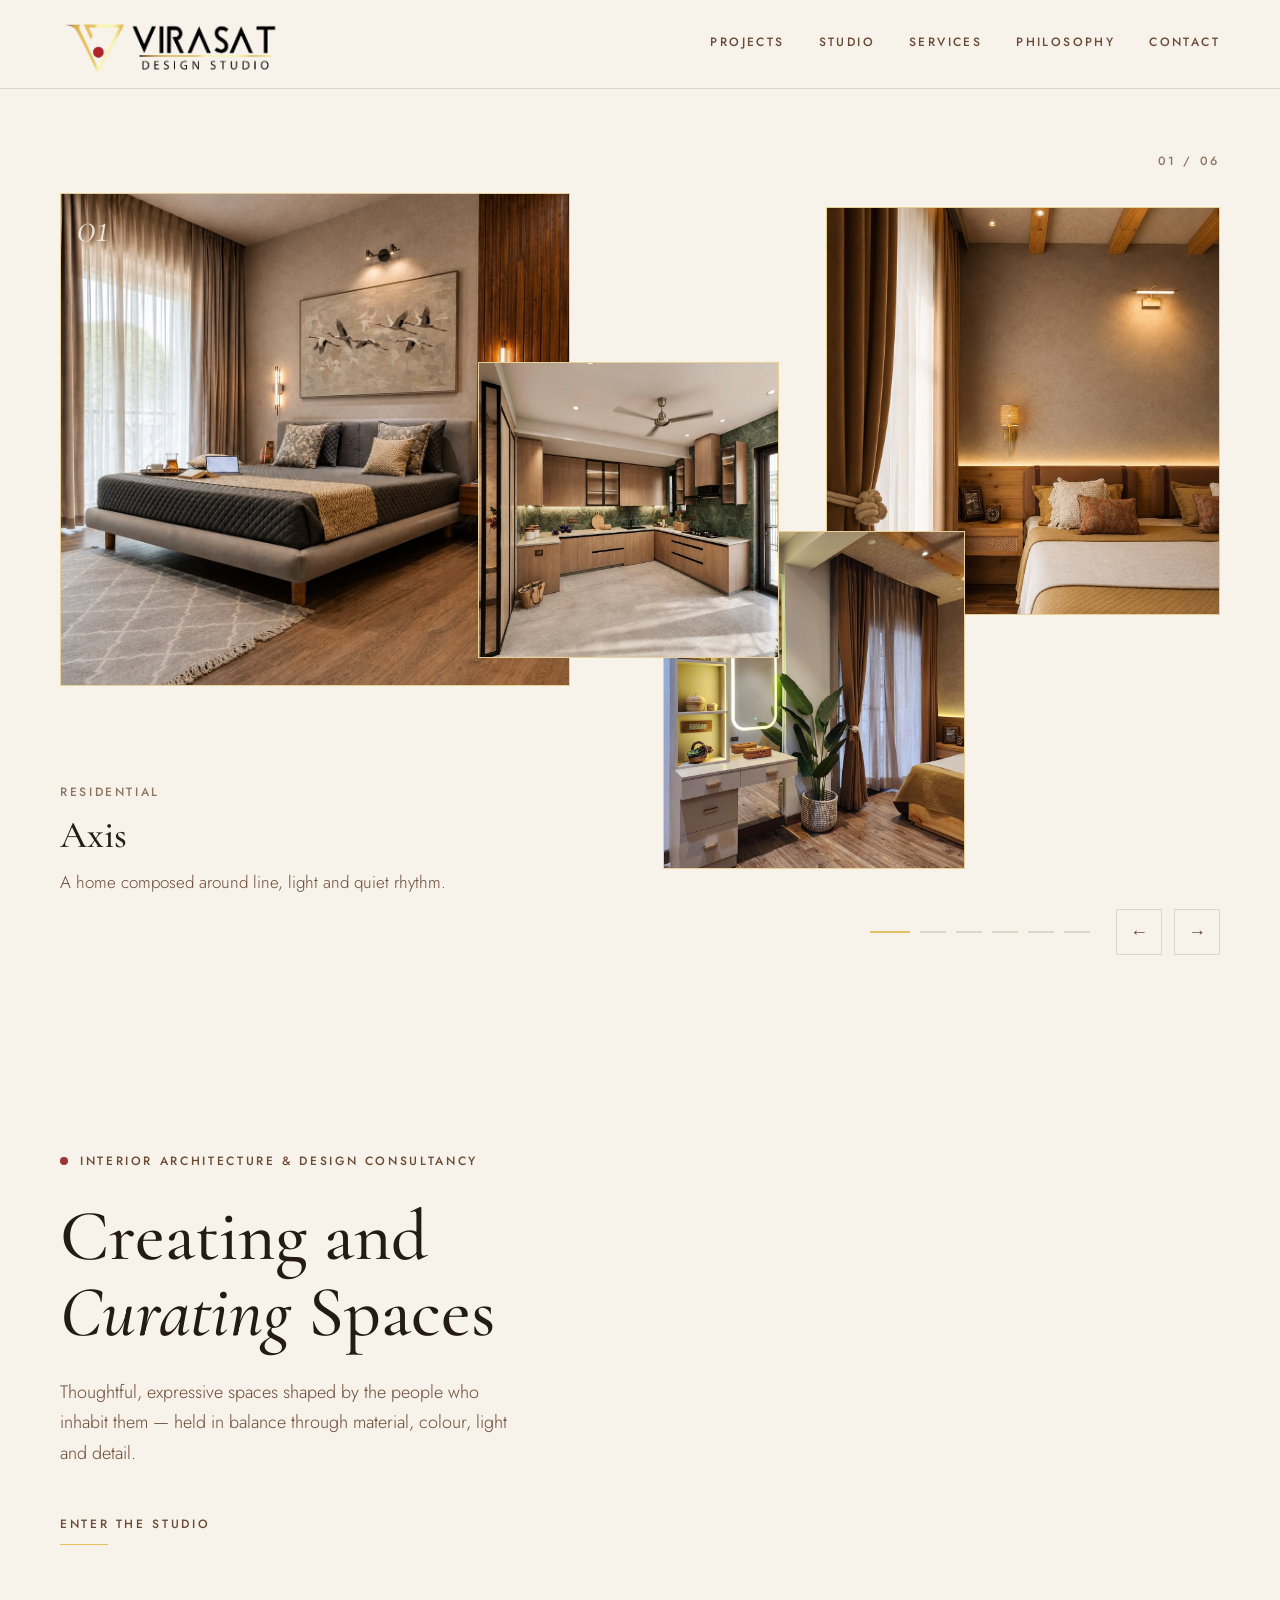
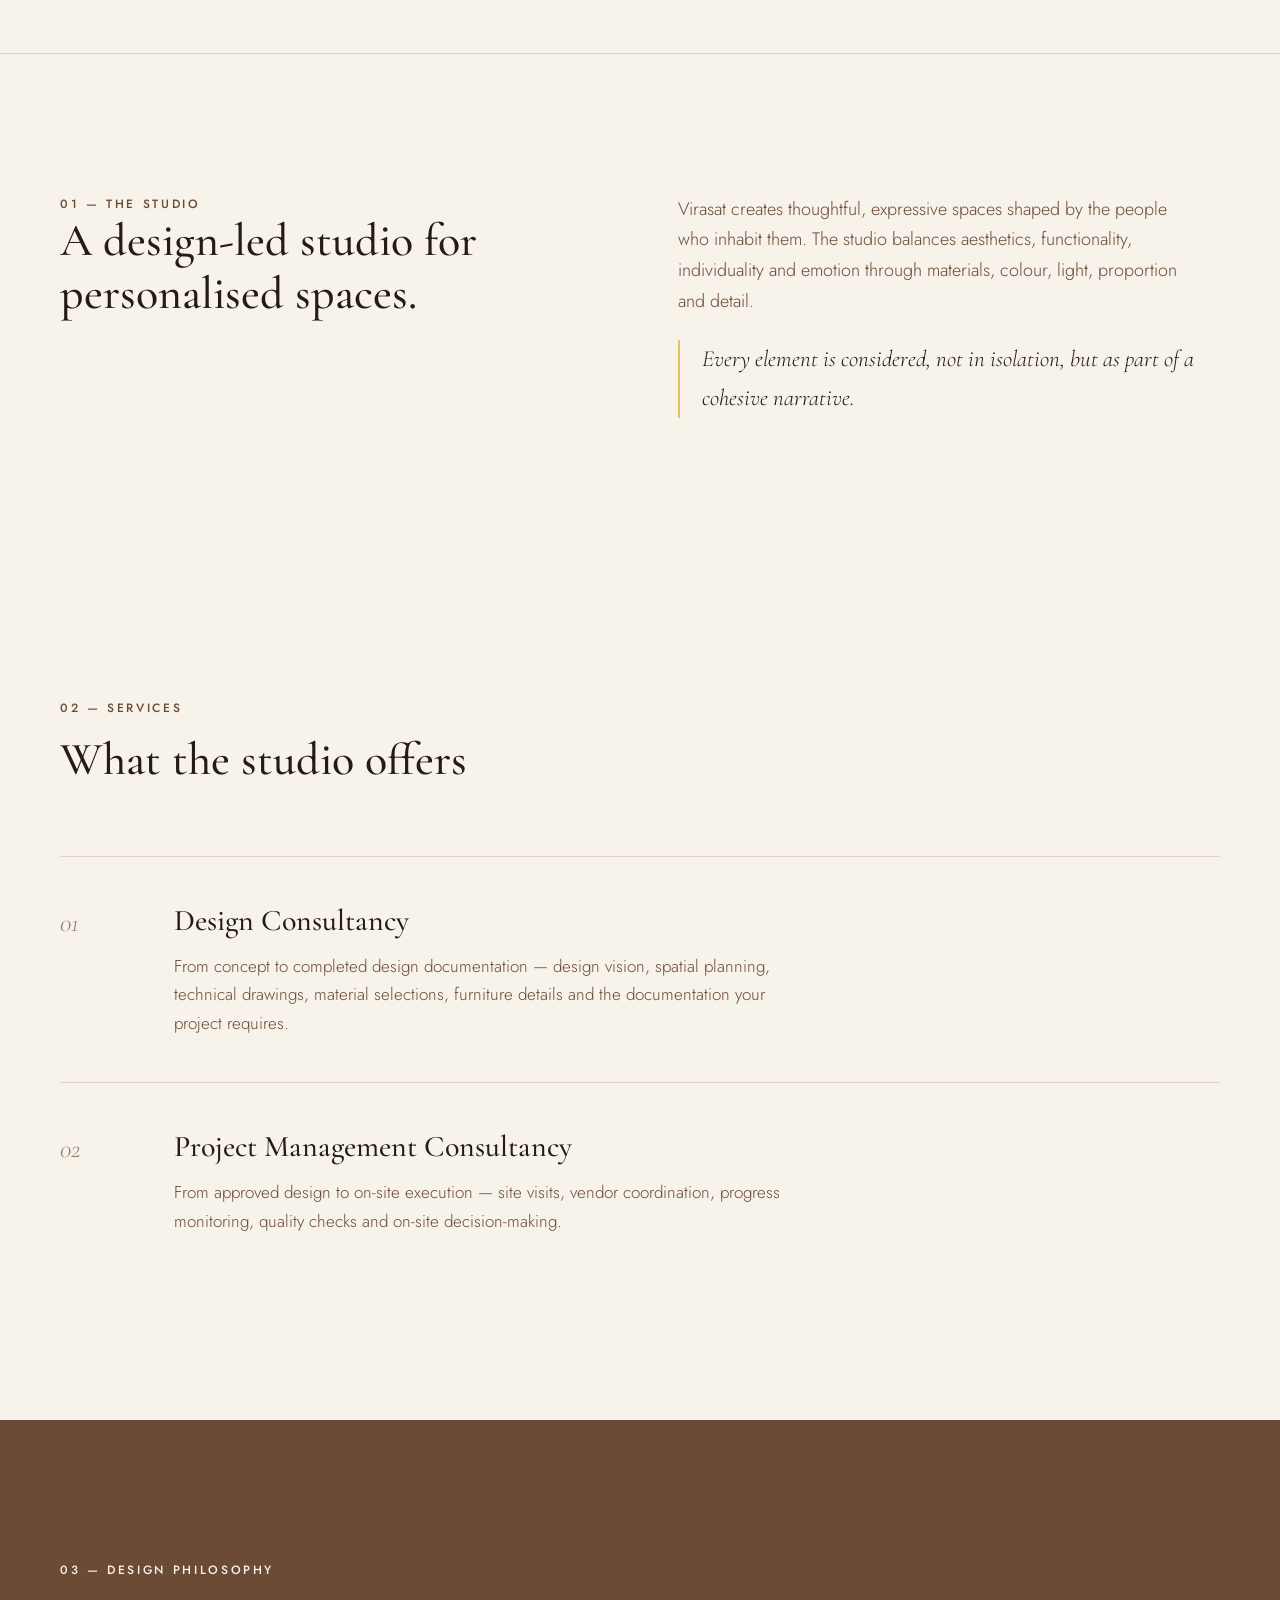
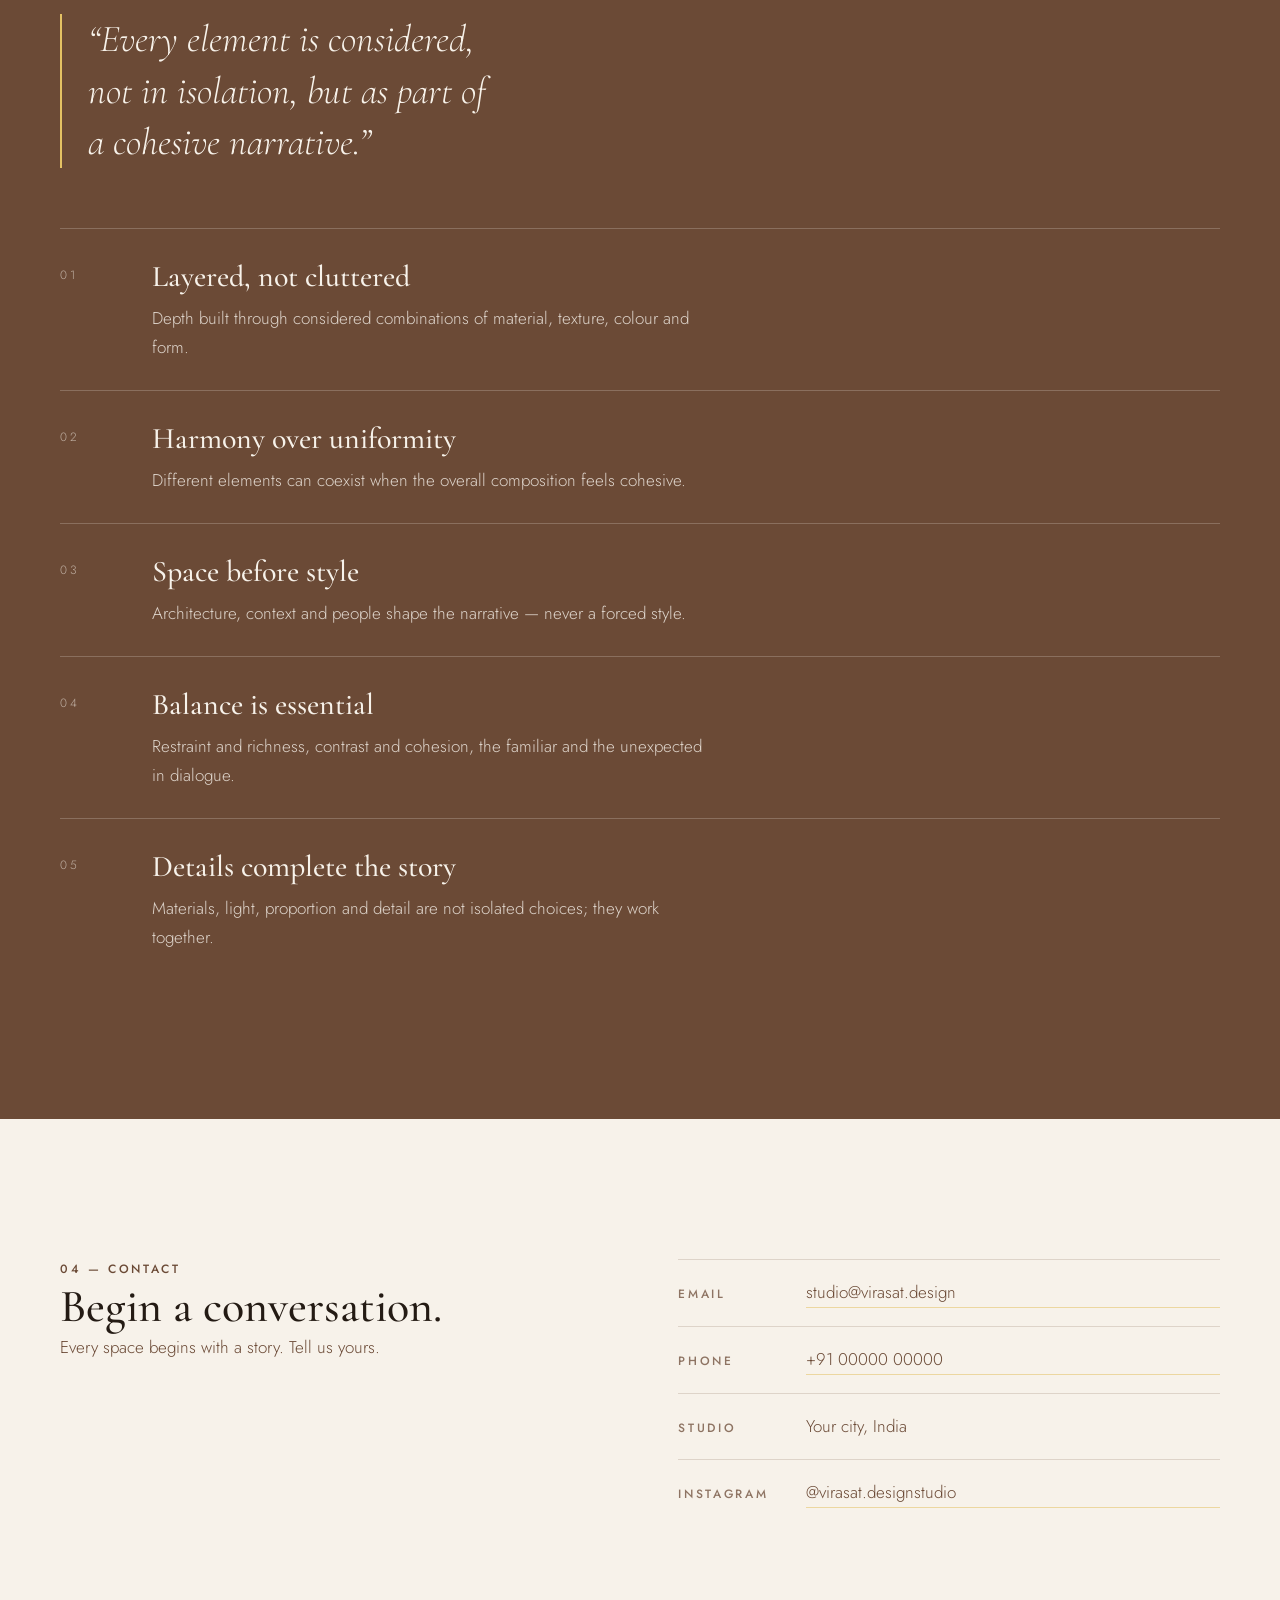
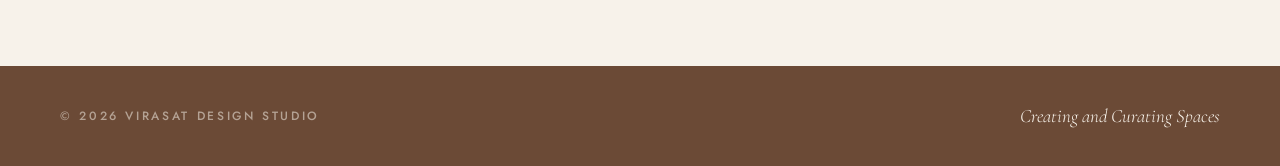
==== commit 1e731ada: "Added dark mode logo support with two logo versions" ====
--- a/index.html
+++ b/index.html
@@ -7,9 +7,6 @@
   <title>Virasat Design Studio — Creating and Curating Spaces</title>
   <meta name="description" content="Virasat Design Studio creates thoughtful, expressive spaces shaped by the people who inhabit them." />
 
-  <!-- Mobile browser chrome follows the brand colour (synced by script.js) -->
-  <meta name="theme-color" content="#F7F2EA" />
-
   <!-- Fonts: placeholders until studio confirms production fonts (Guideline 07 note) -->
   <link rel="preconnect" href="https://fonts.googleapis.com" />
   <link rel="preconnect" href="https://fonts.gstatic.com" crossorigin />
@@ -23,9 +20,9 @@
   <!-- ============ HEADER (quiet navigation — Guideline 09) ============ -->
   <header class="site-header">
     <div class="container header-inner">
-
-      <a class="logo" href="#top" aria-label="Virasat Design Studio — home">
-        <img src="images/logo.png" alt="Virasat Design Studio" />
+        <a class="logo" href="#top" aria-label="Virasat Design Studio — home">
+        <img src="images/logo.png" alt="Virasat Design Studio" class="logo-light" />
+        <img src="images/logo-dark.png" alt="Virasat Design Studio" class="logo-dark" style="display: none;" />
       </a>
 
       <nav class="nav" id="nav" aria-label="Primary">
@@ -43,135 +40,245 @@
 
   <main id="top">
 
-    <!-- ============ HERO — full-bleed triptych ============ -->
-    <section class="hero-full" aria-label="Virasat Design Studio introduction">
-
-      <div class="hero-panels">
-        <!-- Left panel -->
-        <figure class="panel">
-          <span class="meta">Photograph coming soon</span>
-          <img src="images/axis-01.jpg" alt="Axis residence — bedroom in warm natural light" decoding="async" fetchpriority="high" />
-        </figure>
-        <!-- Middle panel -->
-        <figure class="panel">
-          <span class="meta">Photograph coming soon</span>
-          <img src="images/pitara-01.jpg" alt="Pitara residence — living space layered with personal memories" decoding="async" />
-        </figure>
-        <!-- Right panel -->
-        <figure class="panel">
-          <span class="meta">Photograph coming soon</span>
-          <img src="images/pitara-04.jpg" alt="Pitara residence — colour and craft detail" decoding="async" />
-        </figure>
-        <div class="hero-scrim" aria-hidden="true"></div>
-      </div>
-
-      <div class="hero-copy">
-        <p class="hero-meta">Interior Architecture &amp; Design Consultancy</p>
-        <p class="hero-essence">
-          Virasat creates thoughtful, expressive spaces shaped
-          by the people who inhabit them.
-        </p>
-        <h1>Creating and<br /><em>Curating</em> Spaces</h1>
-      </div>
-
-      <div class="hero-foot">
-        <!-- Version 26 scroll cue: drawn rule, breathing label, gold bead on a thread -->
-        <a class="scroll-cue" href="#work" aria-label="Scroll to selected work">
-          <span class="cue-line" aria-hidden="true"></span>
-          <span class="meta cue-label">Scroll</span>
-          <span class="cue-thread" aria-hidden="true"></span>
-        </a>
-      </div>
-
-    </section>
-
-    <!-- ============ SELECTED WORK — editorial project rows (Guideline 09) ============ -->
-    <section id="work" class="work-section">
-      <div class="container">
-
-        <div class="section-head work-head">
-          <p class="meta reveal">01 — Selected Work</p>
-          <h2 class="reveal">Projects</h2>
-        </div>
-
-        <article class="work-row reveal">
-          <a class="work-media" href="project-residential-axis.html" aria-label="Open the Axis project page">
-            <span class="meta">Photograph coming soon</span>
-            <img src="images/axis-01.jpg" alt="Axis residence — main living space in warm natural light" loading="lazy" decoding="async" />
-          </a>
-          <div class="work-text">
-            <p class="meta">Residential — 01</p>
+    <!-- ============ SLIDE 1 — PROJECT COLLAGE SLIDER (all 24 photo slots wired) ============ -->
+    <section class="collage" id="work" aria-label="Selected projects collage">
+      <div class="container collage-stage">
+
+        <p class="meta collage-count" id="collageCount">01 / 06</p>
+
+        <!-- Collage 01 — Axis (Residential) -->
+        <article class="collage-slide is-active">
+          <a class="frame-link frame-a" href="project-residential-axis.html" aria-label="Open the Axis project page">
+            <figure class="frame">
+              <span class="frame-no">01</span>
+              <span class="meta">Photograph coming soon</span>
+              <img src="images/axis-01.jpg" alt="Axis residence — main living space in warm natural light" />
+            </figure>
+          </a>
+          <a class="frame-link frame-b" href="project-residential-axis.html" aria-label="Open the Axis project page">
+            <figure class="frame">
+              <span class="meta">Photograph coming soon</span>
+              <img src="images/axis-02.jpg" alt="Axis residence — material and light study" />
+            </figure>
+          </a>
+          <a class="frame-link frame-c" href="project-residential-axis.html" aria-label="Open the Axis project page">
+            <figure class="frame">
+              <span class="meta">Photograph coming soon</span>
+              <img src="images/axis-03.jpg" alt="Axis residence — living and dining volume" />
+            </figure>
+          </a>
+          <a class="frame-link frame-d" href="project-residential-axis.html" aria-label="Open the Axis project page">
+            <figure class="frame">
+              <span class="meta">Photograph coming soon</span>
+              <img src="images/axis-04.jpg" alt="Axis residence — bedroom in soft evening light" />
+            </figure>
+          </a>
+          <div class="collage-info">
+            <p class="meta">Residential</p>
             <h2>Axis</h2>
             <p>A home composed around line, light and quiet rhythm.</p>
-            <a href="project-residential-axis.html" class="btn-line">View project</a>
-          </div>
-        </article>
-
-        <article class="work-row reveal">
-          <a class="work-media" href="project-residential-ember.html" aria-label="Open the Ember project page">
-            <span class="meta">Photograph coming soon</span>
-            <img src="images/ember-01.jpg" alt="Ember residence — living space glowing in evening light" loading="lazy" decoding="async" />
-          </a>
-          <div class="work-text">
-            <p class="meta">Residential — 02</p>
+          </div>
+        </article>
+
+        <!-- Collage 02 — Ember (Residential) -->
+        <article class="collage-slide">
+          <a class="frame-link frame-a" href="project-residential-ember.html" aria-label="Open the Ember project page">
+            <figure class="frame">
+              <span class="frame-no">02</span>
+              <span class="meta">Photograph coming soon</span>
+              <img src="images/ember-01.jpg" alt="Ember residence — living space glowing in evening light" />
+            </figure>
+          </a>
+          <a class="frame-link frame-b" href="project-residential-ember.html" aria-label="Open the Ember project page">
+            <figure class="frame">
+              <span class="meta">Photograph coming soon</span>
+              <img src="images/ember-02.jpg" alt="Ember residence — warm material palette in wood and terracotta" />
+            </figure>
+          </a>
+          <a class="frame-link frame-c" href="project-residential-ember.html" aria-label="Open the Ember project page">
+            <figure class="frame">
+              <span class="meta">Photograph coming soon</span>
+              <img src="images/ember-03.jpg" alt="Ember residence — dining corner" />
+            </figure>
+          </a>
+          <a class="frame-link frame-d" href="project-residential-ember.html" aria-label="Open the Ember project page">
+            <figure class="frame">
+              <span class="meta">Photograph coming soon</span>
+              <img src="images/ember-04.jpg" alt="Ember residence — bedroom in soft lamplight" />
+            </figure>
+          </a>
+          <div class="collage-info">
+            <p class="meta">Residential</p>
             <h2>Ember</h2>
             <p>Warmth gathered in material, colour and evening light.</p>
-            <a href="project-residential-ember.html" class="btn-line">View project</a>
-          </div>
-        </article>
-
-        <article class="work-row reveal">
-          <a class="work-media" href="project-residential-hearth.html" aria-label="Open the Hearth project page">
-            <span class="meta">Photograph coming soon</span>
-            <img src="images/hearth-01.jpg" alt="Hearth residence — family living room centred on warmth" loading="lazy" decoding="async" />
-          </a>
-          <div class="work-text">
-            <p class="meta">Residential — 03</p>
+          </div>
+        </article>
+
+        <!-- Collage 03 — Hearth (Residential) -->
+        <article class="collage-slide">
+          <a class="frame-link frame-a" href="project-residential-hearth.html" aria-label="Open the Hearth project page">
+            <figure class="frame">
+              <span class="frame-no">03</span>
+              <span class="meta">Photograph coming soon</span>
+              <img src="images/hearth-01.jpg" alt="Hearth residence — family living room centred on warmth" />
+            </figure>
+          </a>
+          <a class="frame-link frame-b" href="project-residential-hearth.html" aria-label="Open the Hearth project page">
+            <figure class="frame">
+              <span class="meta">Photograph coming soon</span>
+              <img src="images/hearth-02.jpg" alt="Hearth residence — texture and textile study" />
+            </figure>
+          </a>
+          <a class="frame-link frame-c" href="project-residential-hearth.html" aria-label="Open the Hearth project page">
+            <figure class="frame">
+              <span class="meta">Photograph coming soon</span>
+              <img src="images/hearth-03.jpg" alt="Hearth residence — kitchen and breakfast corner" />
+            </figure>
+          </a>
+          <a class="frame-link frame-d" href="project-residential-hearth.html" aria-label="Open the Hearth project page">
+            <figure class="frame">
+              <span class="meta">Photograph coming soon</span>
+              <img src="images/hearth-04.jpg" alt="Hearth residence — reading nook in afternoon light" />
+            </figure>
+          </a>
+          <div class="collage-info">
+            <p class="meta">Residential</p>
             <h2>Hearth</h2>
             <p>The heart of a home, held in texture and belonging.</p>
-            <a href="project-residential-hearth.html" class="btn-line">View project</a>
-          </div>
-        </article>
-
-        <article class="work-row reveal">
-          <a class="work-media" href="project-residential-pitara.html" aria-label="Open the Pitara project page">
-            <span class="meta">Photograph coming soon</span>
-            <img src="images/pitara-01.jpg" alt="Pitara residence — living space layered with personal memories" loading="lazy" decoding="async" />
-          </a>
-          <div class="work-text">
-            <p class="meta">Residential — 04</p>
+          </div>
+        </article>
+
+        <!-- Collage 04 — Pitara (Residential) -->
+        <article class="collage-slide">
+          <a class="frame-link frame-a" href="project-residential-pitara.html" aria-label="Open the Pitara project page">
+            <figure class="frame">
+              <span class="frame-no">04</span>
+              <span class="meta">Photograph coming soon</span>
+              <img src="images/pitara-01.jpg" alt="Pitara residence — living space layered with personal memories" />
+            </figure>
+          </a>
+          <a class="frame-link frame-b" href="project-residential-pitara.html" aria-label="Open the Pitara project page">
+            <figure class="frame">
+              <span class="meta">Photograph coming soon</span>
+              <img src="images/pitara-02.jpg" alt="Pitara residence — curated display of collected objects" />
+            </figure>
+          </a>
+          <a class="frame-link frame-c" href="project-residential-pitara.html" aria-label="Open the Pitara project page">
+            <figure class="frame">
+              <span class="meta">Photograph coming soon</span>
+              <img src="images/pitara-03.jpg" alt="Pitara residence — bedroom in soft neutrals" />
+            </figure>
+          </a>
+          <a class="frame-link frame-d" href="project-residential-pitara.html" aria-label="Open the Pitara project page">
+            <figure class="frame">
+              <span class="meta">Photograph coming soon</span>
+              <img src="images/pitara-04.jpg" alt="Pitara residence — colour and craft detail" />
+            </figure>
+          </a>
+          <div class="collage-info">
+            <p class="meta">Residential</p>
             <h2>Pitara</h2>
             <p>A treasure-box of memories — layered, personal, alive.</p>
-            <a href="project-residential-pitara.html" class="btn-line">View project</a>
-          </div>
-        </article>
-
-        <article class="work-row reveal">
-          <a class="work-media" href="project-clinic-sanctum.html" aria-label="Open the Sanctum project page">
-            <span class="meta">Photograph coming soon</span>
-            <img src="images/sanctum-01.jpg" alt="Sanctum clinic — calm reception in soft neutrals" loading="lazy" decoding="async" />
-          </a>
-          <div class="work-text">
-            <p class="meta">Aesthetic &amp; Clinical — 05</p>
+          </div>
+        </article>
+
+        <!-- Collage 05 — Sanctum (Aesthetic & Clinical) -->
+        <article class="collage-slide">
+          <a class="frame-link frame-a" href="project-clinic-sanctum.html" aria-label="Open the Sanctum project page">
+            <figure class="frame">
+              <span class="frame-no">05</span>
+              <span class="meta">Photograph coming soon</span>
+              <img src="images/sanctum-01.jpg" alt="Sanctum clinic — calm reception in soft neutrals" />
+            </figure>
+          </a>
+          <a class="frame-link frame-b" href="project-clinic-sanctum.html" aria-label="Open the Sanctum project page">
+            <figure class="frame">
+              <span class="meta">Photograph coming soon</span>
+              <img src="images/sanctum-02.jpg" alt="Sanctum clinic — consultation room in precise, gentle light" />
+            </figure>
+          </a>
+          <a class="frame-link frame-c" href="project-clinic-sanctum.html" aria-label="Open the Sanctum project page">
+            <figure class="frame">
+              <span class="meta">Photograph coming soon</span>
+              <img src="images/sanctum-03.jpg" alt="Sanctum clinic — corridor in quiet rhythm" />
+            </figure>
+          </a>
+          <a class="frame-link frame-d" href="project-clinic-sanctum.html" aria-label="Open the Sanctum project page">
+            <figure class="frame">
+              <span class="meta">Photograph coming soon</span>
+              <img src="images/sanctum-04.jpg" alt="Sanctum clinic — material and detail study" />
+            </figure>
+          </a>
+          <div class="collage-info">
+            <p class="meta">Aesthetic &amp; Clinical</p>
             <h2>Sanctum</h2>
             <p>A calm, precise sanctuary for care and practice.</p>
-            <a href="project-clinic-sanctum.html" class="btn-line">View project</a>
-          </div>
-        </article>
-
-        <article class="work-row reveal">
-          <a class="work-media" href="project-optical-optique.html" aria-label="Open the Optique project page">
-            <span class="meta">Photograph coming soon</span>
-            <img src="images/optique-01.jpg" alt="Optique store — display wall in focused light" loading="lazy" decoding="async" />
-          </a>
-          <div class="work-text">
-            <p class="meta">Optical Retail — 06</p>
+          </div>
+        </article>
+
+        <!-- Collage 06 — Optique (Optical Retail) -->
+        <article class="collage-slide">
+          <a class="frame-link frame-a" href="project-optical-optique.html" aria-label="Open the Optique project page">
+            <figure class="frame">
+              <span class="frame-no">06</span>
+              <span class="meta">Photograph coming soon</span>
+              <img src="images/optique-01.jpg" alt="Optique store — display wall in focused light" />
+            </figure>
+          </a>
+          <a class="frame-link frame-b" href="project-optical-optique.html" aria-label="Open the Optique project page">
+            <figure class="frame">
+              <span class="meta">Photograph coming soon</span>
+              <img src="images/optique-02.jpg" alt="Optique store — eyewear frames on display" />
+            </figure>
+          </a>
+          <a class="frame-link frame-c" href="project-optical-optique.html" aria-label="Open the Optique project page">
+            <figure class="frame">
+              <span class="meta">Photograph coming soon</span>
+              <img src="images/optique-03.jpg" alt="Optique store — trial counter in warm brass and wood" />
+            </figure>
+          </a>
+          <a class="frame-link frame-d" href="project-optical-optique.html" aria-label="Open the Optique project page">
+            <figure class="frame">
+              <span class="meta">Photograph coming soon</span>
+              <img src="images/optique-04.jpg" alt="Optique store — interior volume and sightlines" />
+            </figure>
+          </a>
+          <div class="collage-info">
+            <p class="meta">Optical Retail</p>
             <h2>Optique</h2>
             <p>Retail composed in light, detail and a slower look.</p>
-            <a href="project-optical-optique.html" class="btn-line">View project</a>
-          </div>
-        </article>
-
+          </div>
+        </article>
+
+        <!-- Controls -->
+        <div class="collage-controls">
+          <div class="collage-dots">
+            <button class="cdot is-on" data-index="0" aria-label="Show collage 1"></button>
+            <button class="cdot" data-index="1" aria-label="Show collage 2"></button>
+            <button class="cdot" data-index="2" aria-label="Show collage 3"></button>
+            <button class="cdot" data-index="3" aria-label="Show collage 4"></button>
+            <button class="cdot" data-index="4" aria-label="Show collage 5"></button>
+            <button class="cdot" data-index="5" aria-label="Show collage 6"></button>
+          </div>
+          <div class="collage-arrows">
+            <button class="arrow-btn" id="collagePrev" aria-label="Previous collage">&#8592;</button>
+            <button class="arrow-btn" id="collageNext" aria-label="Next collage">&#8594;</button>
+          </div>
+        </div>
+
+      </div>
+    </section>
+
+    <!-- ============ SLIDE 2 — BRAND STATEMENT (Guideline 01) ============ -->
+    <section class="hero">
+      <div class="container">
+        <p class="meta reveal"><span class="dot"></span>Interior Architecture &amp; Design Consultancy</p>
+        <h1 class="reveal">Creating and<br /><em>Curating</em> Spaces</h1>
+        <p class="hero-note reveal">
+          Thoughtful, expressive spaces shaped by the people who inhabit them —
+          held in balance through material, colour, light and detail.
+        </p>
+        <a href="#studio" class="btn-line reveal">Enter the Studio</a>
       </div>
     </section>
 
@@ -179,7 +286,7 @@
     <section id="studio" class="section studio">
       <div class="container grid-2">
         <div>
-          <p class="meta reveal">02 — The Studio</p>
+          <p class="meta reveal">01 — The Studio</p>
           <h2 class="reveal">A design-led studio for personalised spaces.</h2>
         </div>
         <div class="studio-text reveal">
@@ -202,7 +309,7 @@
       <div class="container">
 
         <div class="section-head">
-          <p class="meta reveal">03 — Services</p>
+          <p class="meta reveal">02 — Services</p>
           <h2 class="reveal">What the studio offers</h2>
         </div>
 
@@ -237,7 +344,7 @@
     <section id="philosophy" class="section philosophy">
       <div class="container">
 
-        <p class="meta reveal">04 — Design Philosophy</p>
+        <p class="meta reveal">03 — Design Philosophy</p>
 
         <blockquote class="reveal">
           “Every element is considered, not in isolation,
@@ -290,7 +397,7 @@
       <div class="container grid-2">
 
         <div>
-          <p class="meta reveal">05 — Contact</p>
+          <p class="meta reveal">04 — Contact</p>
           <h2 class="reveal">Begin a conversation.</h2>
           <p class="reveal">
             Every space begins with a story. Tell us yours.
@@ -317,17 +424,6 @@
     </div>
   </footer>
 
-  <!-- ============ DARK MODE TOGGLE — quiet corner control ============ -->
-  <button class="theme-toggle" id="themeToggle" type="button" aria-label="Switch to dark mode" aria-pressed="false">
-    <svg class="icon-moon" width="18" height="18" viewBox="0 0 24 24" fill="none" stroke="currentColor" stroke-width="1.5" stroke-linecap="round" stroke-linejoin="round" aria-hidden="true">
-      <path d="M21 12.8A9 9 0 1 1 11.2 3a7 7 0 0 0 9.8 9.8z" />
-    </svg>
-    <svg class="icon-sun" width="18" height="18" viewBox="0 0 24 24" fill="none" stroke="currentColor" stroke-width="1.5" stroke-linecap="round" stroke-linejoin="round" aria-hidden="true">
-      <circle cx="12" cy="12" r="4" />
-      <path d="M12 2v2M12 20v2M4.9 4.9l1.4 1.4M17.7 17.7l1.4 1.4M2 12h2M20 12h2M4.9 19.1l1.4-1.4M17.7 6.3l1.4-1.4" />
-    </svg>
-  </button>
-
   <script src="script.js"></script>
 </body>
 </html>
--- a/style.css
+++ b/style.css
@@ -1,9 +1,7 @@
 /* =====================================================
-   VIRASAT DESIGN STUDIO — VERSION 26 (full file)
+   VIRASAT DESIGN STUDIO — VERSION 15 (full file, FINAL landing structure)
    Brand tokens from Brand Guidelines, Section 06
-   New in v26: choreographed scroll cue — drawn rule,
-   breathing label, gold bead travelling an ivory thread
-   (Guideline 08: fine rules, slow purposeful motion).
+   New in v15: missing-photo safety net (.frame img.is-missing)
    ===================================================== */
 :root {
   --ivory:  #F7F2EA;   /* primary light / page field   */
@@ -20,38 +18,6 @@
   --sans:  'Jost', 'Segoe UI', sans-serif;        /* UI/body — confirm later */
 }
 
-/* ============ DARK MODE — deep-brown night, same brand (Guideline 06) ============ */
-[data-theme="dark"] {
-  --ivory:  #201812;
-  --brown:  #E8DFD2;
-  --cream:  #2A2019;
-  --ink:    #F7F2EA;
-  --line:      rgba(232, 223, 210, 0.18);
-  --gold-line: rgba(228, 194, 100, 0.45);
-}
-[data-theme="dark"] ::selection { color: #241B14; }
-[data-theme="dark"] .site-header {
-  background: rgba(32, 24, 18, 0.94);
-  border-bottom-color: rgba(232, 223, 210, 0.16);
-}
-/* interim dark-mode logo: single-colour ivory (Guideline 05);
-   swap to logo-dark.png when the studio supplies it */
-[data-theme="dark"] .logo img {
-  mix-blend-mode: normal;
-  filter: brightness(0) invert(0.93);
-}
-[data-theme="dark"] .hero-full { background: #191009; }
-[data-theme="dark"] .hero-copy h1 { color: #F7F2EA; }
-[data-theme="dark"] .philosophy { background: #2A2019; color: #EDE5DA; }
-[data-theme="dark"] .philosophy .meta,
-[data-theme="dark"] .philosophy blockquote,
-[data-theme="dark"] .principles h3 { color: #EDE5DA; }
-[data-theme="dark"] .principles li { border-top-color: rgba(237, 229, 218, 0.18); }
-[data-theme="dark"] .principles p { color: rgba(237, 229, 218, 0.8); }
-[data-theme="dark"] .site-footer { background: #191009; }
-[data-theme="dark"] .site-footer .meta { color: rgba(237, 229, 218, 0.7); }
-[data-theme="dark"] .footer-line { color: #EDE5DA; }
-
 * { margin: 0; padding: 0; box-sizing: border-box; }
 
 html { scroll-behavior: smooth; }
@@ -63,10 +29,7 @@
   font-size: 17px;              /* Guideline 07: body 16–18px */
   line-height: 1.7;
   font-weight: 300;
-  transition: background 0.5s ease, color 0.5s ease;
-  -webkit-tap-highlight-color: transparent;
-}
-body.menu-open { overflow: hidden; }
+}
 
 ::selection { background: var(--gold); color: var(--brown); }
 
@@ -104,7 +67,6 @@
   background: rgba(247, 242, 234, 0.94);
   backdrop-filter: blur(8px);
   border-bottom: 1px solid var(--line);
-  transition: background 0.5s ease;
 }
 .header-inner {
   display: flex; align-items: center;
@@ -113,15 +75,30 @@
 }
 
 /* ============ LOGO (balanced size) ============ */
-.logo { display: inline-block; }
+/* ============ LOGO (balanced size) ============ */
 .logo img {
   width: 230px;
   height: 60px;
   object-fit: cover;
   object-position: center 51%;
-  mix-blend-mode: multiply;
   display: block;
-  transition: filter 0.5s ease;
+}
+
+.logo-light { display: block; }
+.logo-dark { display: none; }
+
+body.dark-mode .logo-light,
+body.dark-theme .logo-light {
+  display: none;
+}
+body.dark-mode .logo-dark,
+body.dark-theme .logo-dark {
+  display: block;
+}
+
+@media (prefers-color-scheme: dark) {
+  .logo-light { display: none; }
+  .logo-dark { display: block; }
 }
 
 .nav { display: flex; gap: 34px; }
@@ -140,181 +117,105 @@
   display: none; background: none; border: none; cursor: pointer;
   font-family: var(--sans); font-size: 12px; font-weight: 500;
   letter-spacing: 0.22em; text-transform: uppercase; color: var(--brown);
-  transition: color 0.4s ease;
-}
-
-/* ============ HERO — full-bleed triptych ============ */
-.hero-full {
+}
+
+/* ============ SLIDE 1 — project collage slider ============ */
+.collage {
   position: relative;
-  height: calc(100vh - 89px);
-  min-height: 620px;
+  height: 100vh;
+  min-height: 720px;
+  padding: 104px 0 92px;
+}
+.collage-stage { position: relative; height: 100%; }
+
+.collage-slide {
+  position: absolute; inset: 0;
+  opacity: 0; visibility: hidden;
+  transition: opacity 1s ease, visibility 1s;
+}
+.collage-slide.is-active { opacity: 1; visibility: visible; }
+
+/* Each photograph frame sits inside a clickable link to its project page */
+.frame-link {
+  position: absolute;
+  display: block;
+  text-decoration: none;
+}
+.frame-link.frame-a { left: 0;     top: 0;     width: 44%; height: 70%; }
+.frame-link.frame-b { right: 0;    top: 2%;    width: 34%; height: 58%; }
+.frame-link.frame-c { right: 22%;  bottom: 4%; width: 26%; height: 48%; }
+.frame-link.frame-d { left: 36%;   top: 24%;   width: 26%; height: 42%; }
+
+/* Collage frames — overlapping, deliberate asymmetry (Guideline 08) */
+.frame {
+  position: absolute; inset: 0;
+  background: var(--cream);
+  border: 1px solid var(--gold-line);
+  display: grid; place-items: center;
   overflow: hidden;
-  background: var(--brown);
-}
-.hero-panels {
-  position: absolute; inset: 0;
-  display: grid;
-  grid-template-columns: 1fr 1fr 1fr;
-}
-.panel {
-  position: relative;
-  overflow: hidden;
-  background: var(--cream);
-  display: grid; place-items: center;
-}
-.panel + .panel { border-left: 1px solid rgba(247, 242, 234, 0.28); }
-.panel .meta { opacity: 0.5; }
-.panel img {
+  opacity: 0; transform: translateY(26px);
+  transition: opacity 0.9s ease, transform 1.1s ease;
+}
+.collage-slide.is-active .frame { opacity: 1; transform: none; }
+.collage-slide.is-active .frame-a .frame { transition-delay: 0.05s; }
+.collage-slide.is-active .frame-b .frame { transition-delay: 0.20s; }
+.collage-slide.is-active .frame-c .frame { transition-delay: 0.35s; }
+.collage-slide.is-active .frame-d .frame { transition-delay: 0.50s; }
+
+.frame-link:hover .frame,
+.frame-link:focus-visible .frame { border-color: var(--gold); }
+
+.frame .meta { opacity: 0.45; }
+.frame-no {
+  position: absolute; top: 12px; left: 16px; z-index: 2;
+  font-family: var(--serif); font-style: italic;
+  font-size: clamp(30px, 3.4vw, 48px); line-height: 1;
+  color: var(--ivory); opacity: 0.9;
+  text-shadow: 0 1px 10px rgba(36, 27, 20, 0.35);
+}
+.frame img {
   position: absolute; inset: 0;
   width: 100%; height: 100%; object-fit: cover;
 }
-/* deep-brown scrim keeps ivory type legible over photography */
-.hero-scrim {
-  position: absolute; inset: 0;
-  background: linear-gradient(100deg,
-    rgba(36, 27, 20, 0.78) 0%,
-    rgba(36, 27, 20, 0.46) 48%,
-    rgba(36, 27, 20, 0.26) 100%);
-}
-
-.hero-copy {
-  position: absolute; z-index: 2;
-  left: clamp(24px, 5vw, 84px);
-  right: clamp(24px, 5vw, 84px);
-  top: 15vh;
-  max-width: 1000px;
-  color: #F7F2EA;   /* hero type always ivory over photography */
-}
-.hero-meta {
-  display: flex; align-items: center; gap: 16px;
-  font-size: 12px; letter-spacing: 0.22em; text-transform: uppercase;
-  font-weight: 500; color: rgba(247, 242, 234, 0.85);
-}
-.hero-meta::before {
-  content: ''; width: 56px; height: 1px;
-  background: var(--gold); flex: 0 0 auto;   /* gold for rules — Guideline 06 */
-}
-.hero-essence {
-  margin: 22px 0 30px;
-  max-width: 52ch;
-  font-size: 17px;
-  color: rgba(247, 242, 234, 0.9);
-}
-.hero-copy h1 { color: #F7F2EA; font-size: clamp(56px, 7.4vw, 72px); line-height: 1.08; }
-
-.hero-foot {
-  position: absolute; z-index: 2;
-  left: clamp(24px, 5vw, 84px);
-  right: clamp(24px, 5vw, 84px);
-  bottom: 34px;
-  display: flex; justify-content: space-between;
-  align-items: flex-end; gap: 32px;
-  color: #F7F2EA;
-}
-
-/* ============ SCROLL CUE — Version 26 choreography ============
-   rule draws in → label breathes → gold bead falls the thread →
-   hover lengthens the thread. Slow, purposeful, gold as accent. */
-.scroll-cue {
-  display: flex; flex-direction: column; align-items: flex-start; gap: 12px;
-  text-decoration: none;
-  color: rgba(247, 242, 234, 0.85);
-  animation: cue-enter 1.1s ease 0.5s backwards;
-}
-.cue-line {
-  width: 56px; height: 1px;
-  background: rgba(247, 242, 234, 0.5);
-  transform-origin: left center;
-  animation: cue-draw 1s ease 0.9s backwards;
-}
-.cue-label {
-  animation: cue-breathe 4.5s ease-in-out 2s infinite;
-}
-.cue-thread {
-  position: relative;
-  width: 1px; height: 64px;
-  background: rgba(247, 242, 234, 0.22);
-  overflow: hidden;
-  transition: height 0.6s ease;
-}
-.cue-thread::after {
-  content: '';
-  position: absolute; left: 0; width: 100%; height: 45%;
-  top: -45%;
-  background: linear-gradient(to bottom, rgba(228, 194, 100, 0), var(--gold));
-  animation: cue-fall 2.8s cubic-bezier(0.7, 0, 0.3, 1) 1.6s infinite;
-}
-.scroll-cue:hover .cue-thread,
-.scroll-cue:focus-visible .cue-thread { height: 84px; }
-.scroll-cue:hover .cue-label,
-.scroll-cue:focus-visible .cue-label { opacity: 1; }
-
-@keyframes cue-enter {
-  from { opacity: 0; transform: translateY(12px); }
-  to   { opacity: 1; transform: none; }
-}
-@keyframes cue-draw {
-  from { transform: scaleX(0); }
-  to   { transform: scaleX(1); }
-}
-@keyframes cue-fall {
-  0%        { top: -45%; }
-  55%, 100% { top: 100%; }
-}
-@keyframes cue-breathe {
-  0%, 100% { letter-spacing: 0.22em; opacity: 0.75; }
-  50%      { letter-spacing: 0.30em; opacity: 1; }
-}
-
-/* ============ THEME TOGGLE — quiet corner control ============ */
-.theme-toggle {
-  position: fixed; right: 26px; bottom: 26px; z-index: 60;
-  width: 46px; height: 46px; border-radius: 50%;
-  border: 1px solid var(--line);
-  background: var(--ivory);
-  color: var(--brown);
-  display: grid; place-items: center;
-  cursor: pointer;
-  transition: border-color 0.4s ease, background 0.5s ease, color 0.5s ease;
-}
-.theme-toggle:hover { border-color: var(--gold); }
-.theme-toggle .icon-sun { display: none; }
-[data-theme="dark"] .theme-toggle .icon-sun { display: block; }
-[data-theme="dark"] .theme-toggle .icon-moon { display: none; }
-
-/* ============ SELECTED WORK — editorial project rows ============ */
-.work-section { padding: clamp(70px, 9vw, 120px) 0 0; }
-.work-head { margin-bottom: clamp(30px, 5vw, 60px); }
-
-.work-row {
-  display: grid;
-  grid-template-columns: 1.08fr 0.92fr;
-  gap: clamp(32px, 6vw, 90px);
-  align-items: center;
-  padding: clamp(44px, 6vw, 84px) 0;
-  border-top: 1px solid var(--line);
-}
-.work-row:nth-child(even) .work-media { order: 2; }  /* deliberate asymmetry — Guideline 08 */
-
-.work-media {
-  position: relative;
-  display: grid; place-items: center;
-  aspect-ratio: 4 / 3;
-  overflow: hidden;
-  background: var(--cream);
-  border: 1px solid var(--gold-line);
-  text-decoration: none;
-}
-.work-media .meta { opacity: 0.45; }
-.work-media img {
-  position: absolute; inset: 0;
-  width: 100%; height: 100%; object-fit: cover;
-  transition: transform 1.4s ease;   /* slow, subtle — Guideline 08 */
-}
-.work-row:hover .work-media img { transform: scale(1.04); }
-
-.work-text .meta { display: block; margin-bottom: 14px; }
-.work-text p { margin: 14px 0 26px; max-width: 46ch; }
+/* SAFETY NET: a photo file that is not in /images yet hides itself,
+   so the frame keeps showing its cream "Photograph coming soon" panel */
+.frame img.is-missing { display: none; }
+
+.collage-info { position: absolute; left: 0; bottom: 0; width: 52%; z-index: 2; }
+.collage-info .meta { display: block; margin-bottom: 10px; }
+.collage-info h2 { font-size: clamp(26px, 3vw, 38px); line-height: 1.2; }
+.collage-info p { margin-top: 10px; max-width: 44ch; }
+
+.collage-count { position: absolute; right: 0; top: -42px; z-index: 2; }
+
+.collage-controls {
+  position: absolute; right: 0; bottom: -58px;
+  display: flex; align-items: center; gap: 26px; z-index: 3;
+}
+.collage-dots { display: flex; gap: 10px; }
+.cdot {
+  width: 26px; height: 2px; border: none; padding: 0;
+  background: var(--line); cursor: pointer;
+  transition: background 0.4s ease, width 0.4s ease;
+}
+.cdot.is-on { background: var(--gold); width: 40px; }
+.collage-arrows { display: flex; gap: 12px; }
+.arrow-btn {
+  width: 46px; height: 46px;
+  border: 1px solid var(--line); background: transparent;
+  color: var(--brown); font-size: 18px; cursor: pointer;
+  transition: border-color 0.4s ease, background 0.4s ease;
+}
+.arrow-btn:hover { border-color: var(--gold); background: var(--cream); }
+
+/* ============ Slide 2 — brand statement ============ */
+.hero { padding: clamp(100px, 18vh, 170px) 0 clamp(80px, 12vh, 130px); }
+.hero .meta { margin-bottom: 28px; }
+.dot {
+  display: inline-block; width: 8px; height: 8px; border-radius: 50%;
+  background: var(--red); margin-right: 12px;
+}
+.hero-note { max-width: 46ch; font-size: 18px; margin: 26px 0 40px; }
 
 .btn-line {
   display: inline-block; font-size: 12px; font-weight: 500;
@@ -453,129 +354,41 @@
 .site-footer .meta { color: rgba(247, 242, 234, 0.7); }
 .footer-line { font-family: var(--serif); font-style: italic; color: var(--ivory); font-size: 19px; }
 
-/* ============ Missing-photo safety net ============ */
-img.is-missing { display: none; }
-
 /* ============ Slow, subtle motion (Guideline 08) ============ */
 .reveal { opacity: 0; transform: translateY(26px); transition: opacity 0.9s ease, transform 0.9s ease; }
 .reveal.is-visible { opacity: 1; transform: none; }
 
 @media (prefers-reduced-motion: reduce) {
   .reveal { opacity: 1; transform: none; transition: none; }
-  .work-media img { transition: none; }
-  .nav, .nav a { transition: none; }
-  /* the cue rests still: rule drawn, thread lit, no falling bead */
-  .scroll-cue, .cue-line, .cue-label { animation: none; }
-  .cue-thread::after { animation: none; top: 55%; height: 30%; opacity: 0.8; }
-  .scroll-cue:hover .cue-thread,
-  .scroll-cue:focus-visible .cue-thread { height: 64px; }
+  .collage-slide, .frame { transition: none; }
   html { scroll-behavior: auto; }
 }
 
-/* =====================================================
-   MOBILE — full pass (Version 25) + cue sizing
-   ===================================================== */
+/* ============ Mobile ============ */
 @media (max-width: 820px) {
-
-  .container { width: 88%; }
-
-  /* ---- Header + full-screen editorial menu ---- */
-  .header-inner { padding: 10px 0; }
-  .logo img { width: 168px; height: 44px; }
-  .menu-btn { display: block; position: relative; z-index: 60; padding: 6px 0; }
-
+  .menu-btn { display: block; }
   .nav {
-    display: flex;
-    position: fixed; inset: 0;
-    background: var(--ivory);
-    flex-direction: column;
-    justify-content: center;
-    gap: 0;
-    padding: 96px 8% calc(48px + env(safe-area-inset-bottom, 0px));
-    border-bottom: none;
-    opacity: 0; visibility: hidden;
-    transform: translateY(12px);
-    transition: opacity 0.45s ease, transform 0.45s ease, visibility 0.45s;
-    z-index: 40;
+    display: none; position: absolute; top: 100%; left: 0; right: 0;
+    background: var(--ivory); flex-direction: column; gap: 20px;
+    padding: 26px 4%; border-bottom: 1px solid var(--line);
   }
-  .nav.open { opacity: 1; visibility: visible; transform: none; }
-  .nav a {
-    font-size: 15px; letter-spacing: 0.24em;
-    padding: 18px 2px;
-    border-top: 1px solid var(--line);
-    opacity: 0; transform: translateY(14px);
-    transition: opacity 0.5s ease, transform 0.5s ease;
-  }
-  .nav a:last-child { border-bottom: 1px solid var(--line); }
-  .nav a::after { display: none; }
-  .nav.open a { opacity: 1; transform: none; }
-  .nav.open a:nth-child(1) { transition-delay: 0.06s; }
-  .nav.open a:nth-child(2) { transition-delay: 0.12s; }
-  .nav.open a:nth-child(3) { transition-delay: 0.18s; }
-  .nav.open a:nth-child(4) { transition-delay: 0.24s; }
-  .nav.open a:nth-child(5) { transition-delay: 0.30s; }
-
-  /* ---- Hero recomposed for portrait ---- */
-  .hero-full { height: auto; min-height: 0; }
-  .hero-panels {
-    position: relative; inset: auto;
-    height: 56vh; min-height: 360px;
-    grid-template-columns: 1fr;
-  }
-  .panel:nth-child(2), .panel:nth-child(3) { display: none; }
-  .panel + .panel { border-left: none; }
-  .hero-scrim { background: linear-gradient(180deg, rgba(36,27,20,0.35), rgba(36,27,20,0.62)); }
-  .hero-copy {
-    position: static; max-width: none;
-    background: var(--brown);
-    padding: 40px 6% 30px;
-  }
-  .hero-copy h1 { font-size: clamp(34px, 9.4vw, 52px); line-height: 1.12; }
-  .hero-essence { font-size: 16px; margin: 16px 0 22px; }
-  .hero-foot {
-    position: static;
-    background: var(--brown);
-    padding: 0 6% 40px;
-    flex-direction: row; align-items: center; justify-content: flex-start;
-  }
-  [data-theme="dark"] .hero-copy,
-  [data-theme="dark"] .hero-foot { background: #241B14; }
-
-  /* scroll cue sized for the portrait band */
-  .cue-thread { height: 48px; }
-  .scroll-cue:hover .cue-thread { height: 48px; }
-
-  /* ---- Tighter editorial rhythm ---- */
-  .section { padding: 64px 0; }
-  .section-head { margin-bottom: 34px; }
-  .grid-2 { grid-template-columns: 1fr; gap: 28px; }
-
-  .work-section { padding-top: 56px; }
-  .work-row { grid-template-columns: 1fr; gap: 22px; padding: 36px 0; }
-  .work-row:nth-child(even) .work-media { order: 0; }
-  .work-text p { margin: 10px 0 20px; }
-
-  .studio-text p:last-child { font-size: 20px; }
-
-  .service-row { grid-template-columns: 1fr; gap: 8px; padding: 32px 0; }
-
-  .philosophy blockquote { font-size: 24px; max-width: 100%; margin: 24px 0 40px; }
-  .principles li { grid-template-columns: 1fr; gap: 6px; padding: 22px 0; }
-
-  .contact-list li { grid-template-columns: 1fr; gap: 4px; padding: 14px 0; }
-
-  .footer-inner { flex-direction: column; align-items: flex-start; gap: 8px; }
-
-  /* ---- Floating controls, notch-safe ---- */
-  .theme-toggle {
-    right: 16px;
-    bottom: calc(16px + env(safe-area-inset-bottom, 0px));
-    width: 44px; height: 44px;
-  }
-
-  /* ---- Project pages on mobile ---- */
+  .nav.open { display: flex; }
+  .grid-2 { grid-template-columns: 1fr; }
+  .service-row, .principles li { grid-template-columns: 1fr; gap: 10px; }
+  .logo img { width: 170px; height: 44px; }
+
+  .collage { padding: 96px 0 64px; min-height: 620px; }
+  .frame-link.frame-a { left: 0;    top: 0;  width: 56%; height: 34%; }
+  .frame-link.frame-b { right: 0;   top: 4%; width: 42%; height: 24%; }
+  .frame-link.frame-d { left: 24%;  top: 26%; width: 40%; height: 22%; }
+  .frame-link.frame-c { right: 6%;  top: 34%; width: 32%; height: 20%; }
+  .collage-info { width: 100%; bottom: 0; }
+  .collage-count { top: -36px; }
+  .collage-controls { bottom: -50px; }
+
   .project-split, .project-grid-2 { grid-template-columns: 1fr; }
-  .project-hero { padding-top: 110px; }
+  .project-hero { padding-top: 120px; }
   .project-next-inner { flex-direction: column; align-items: flex-start; }
   .project-next-link { text-align: left; }
-}+}
+
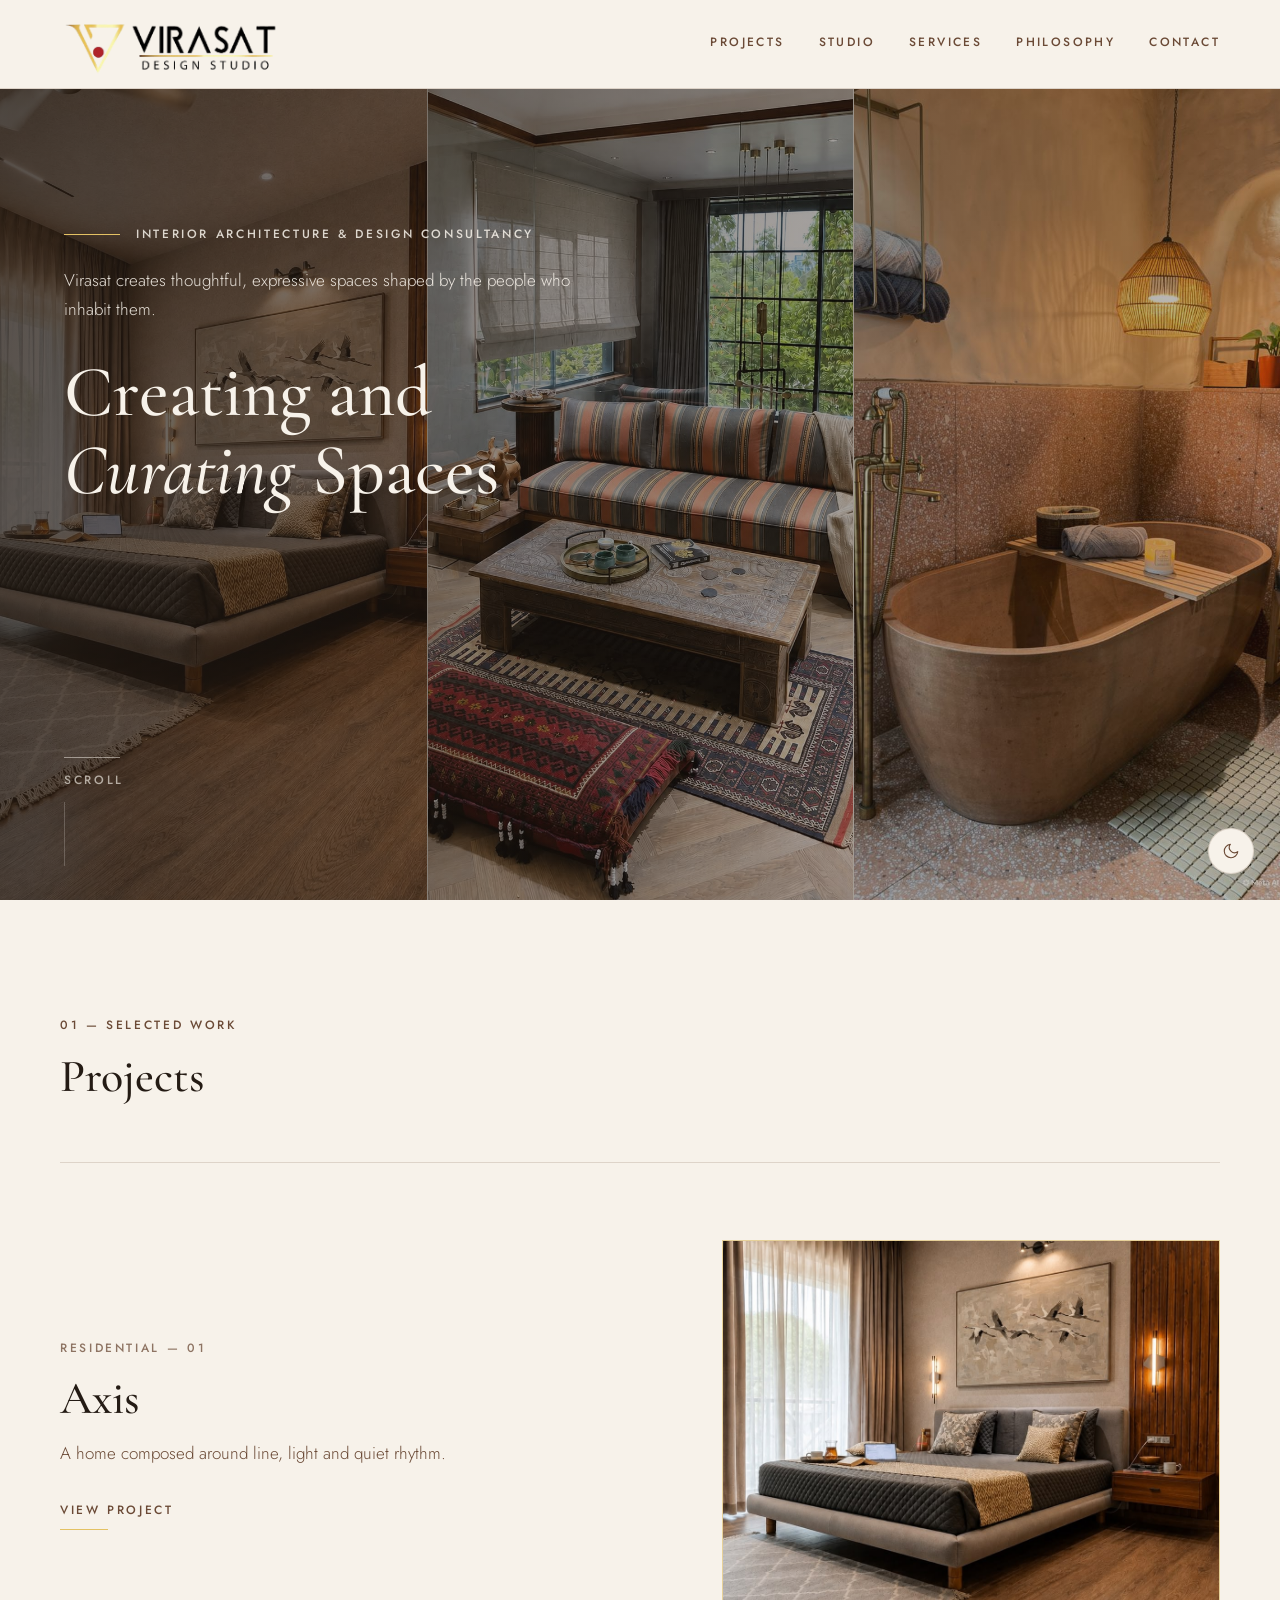
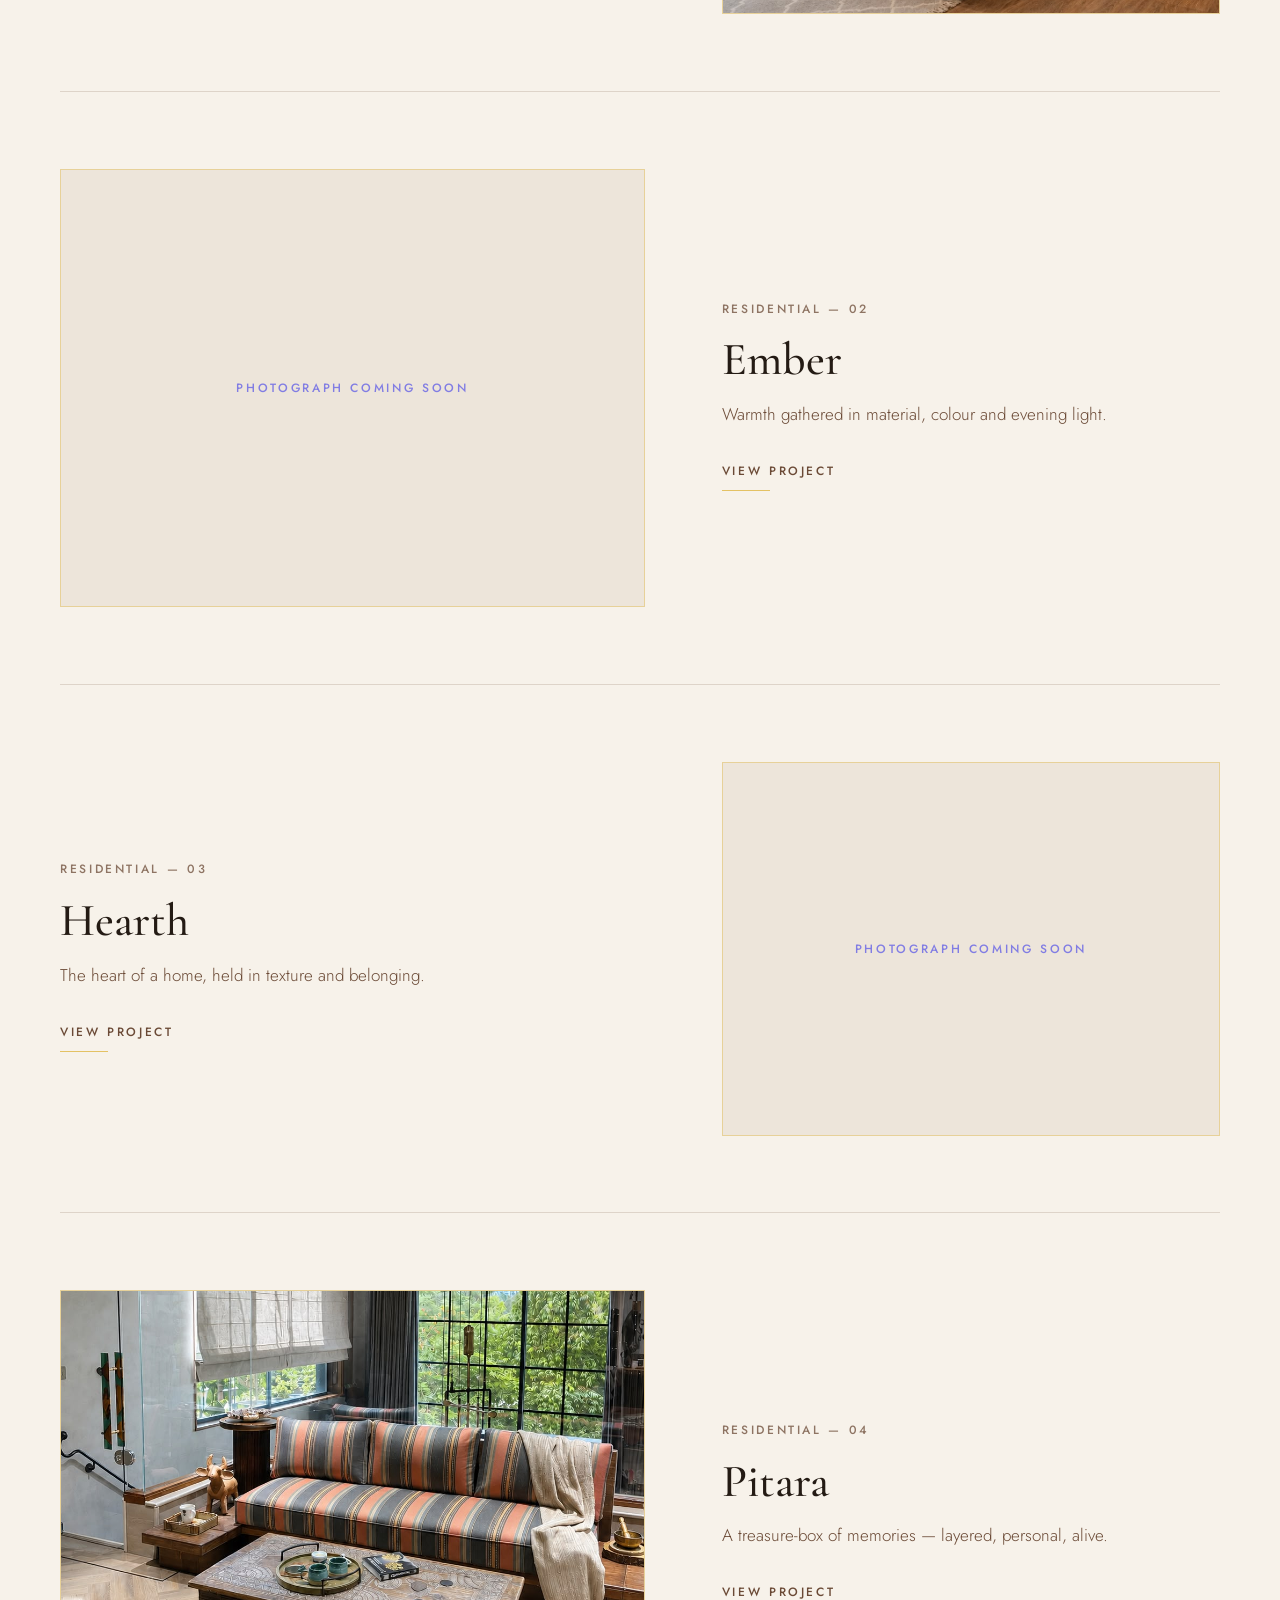
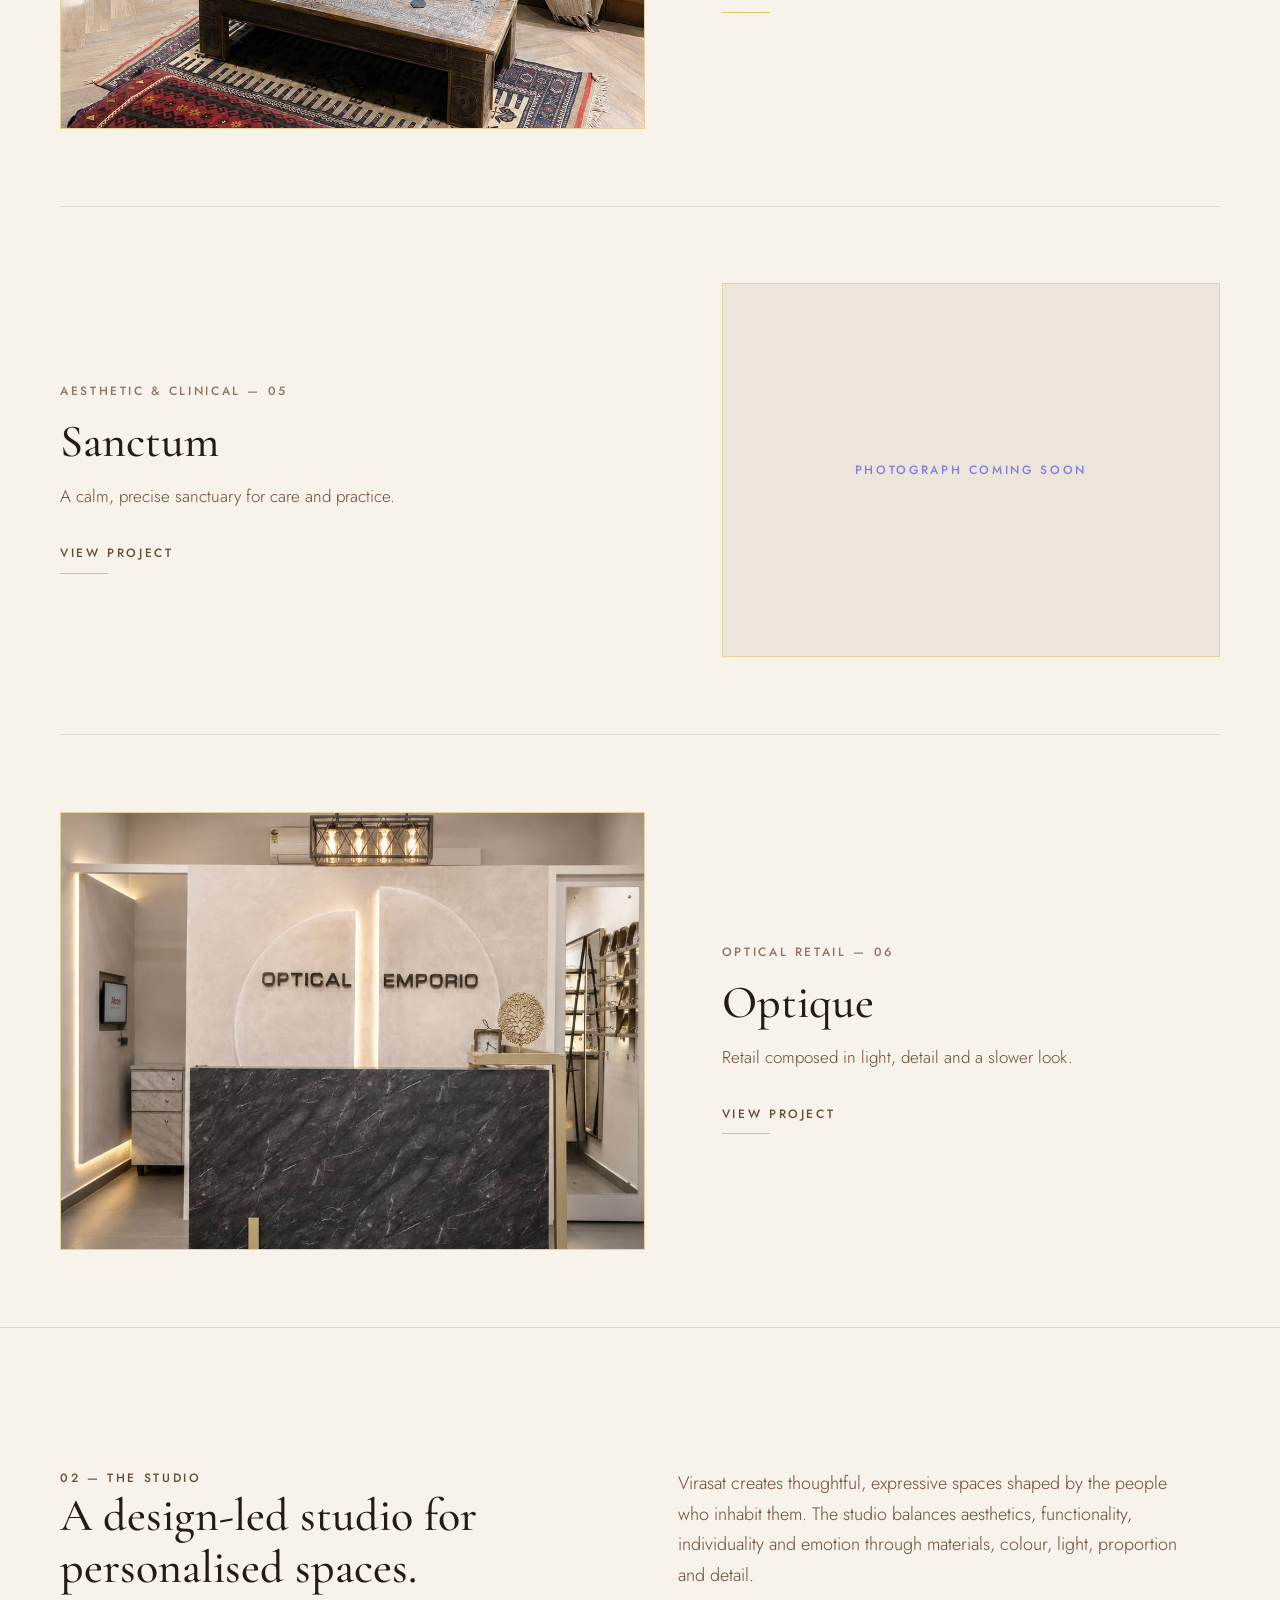
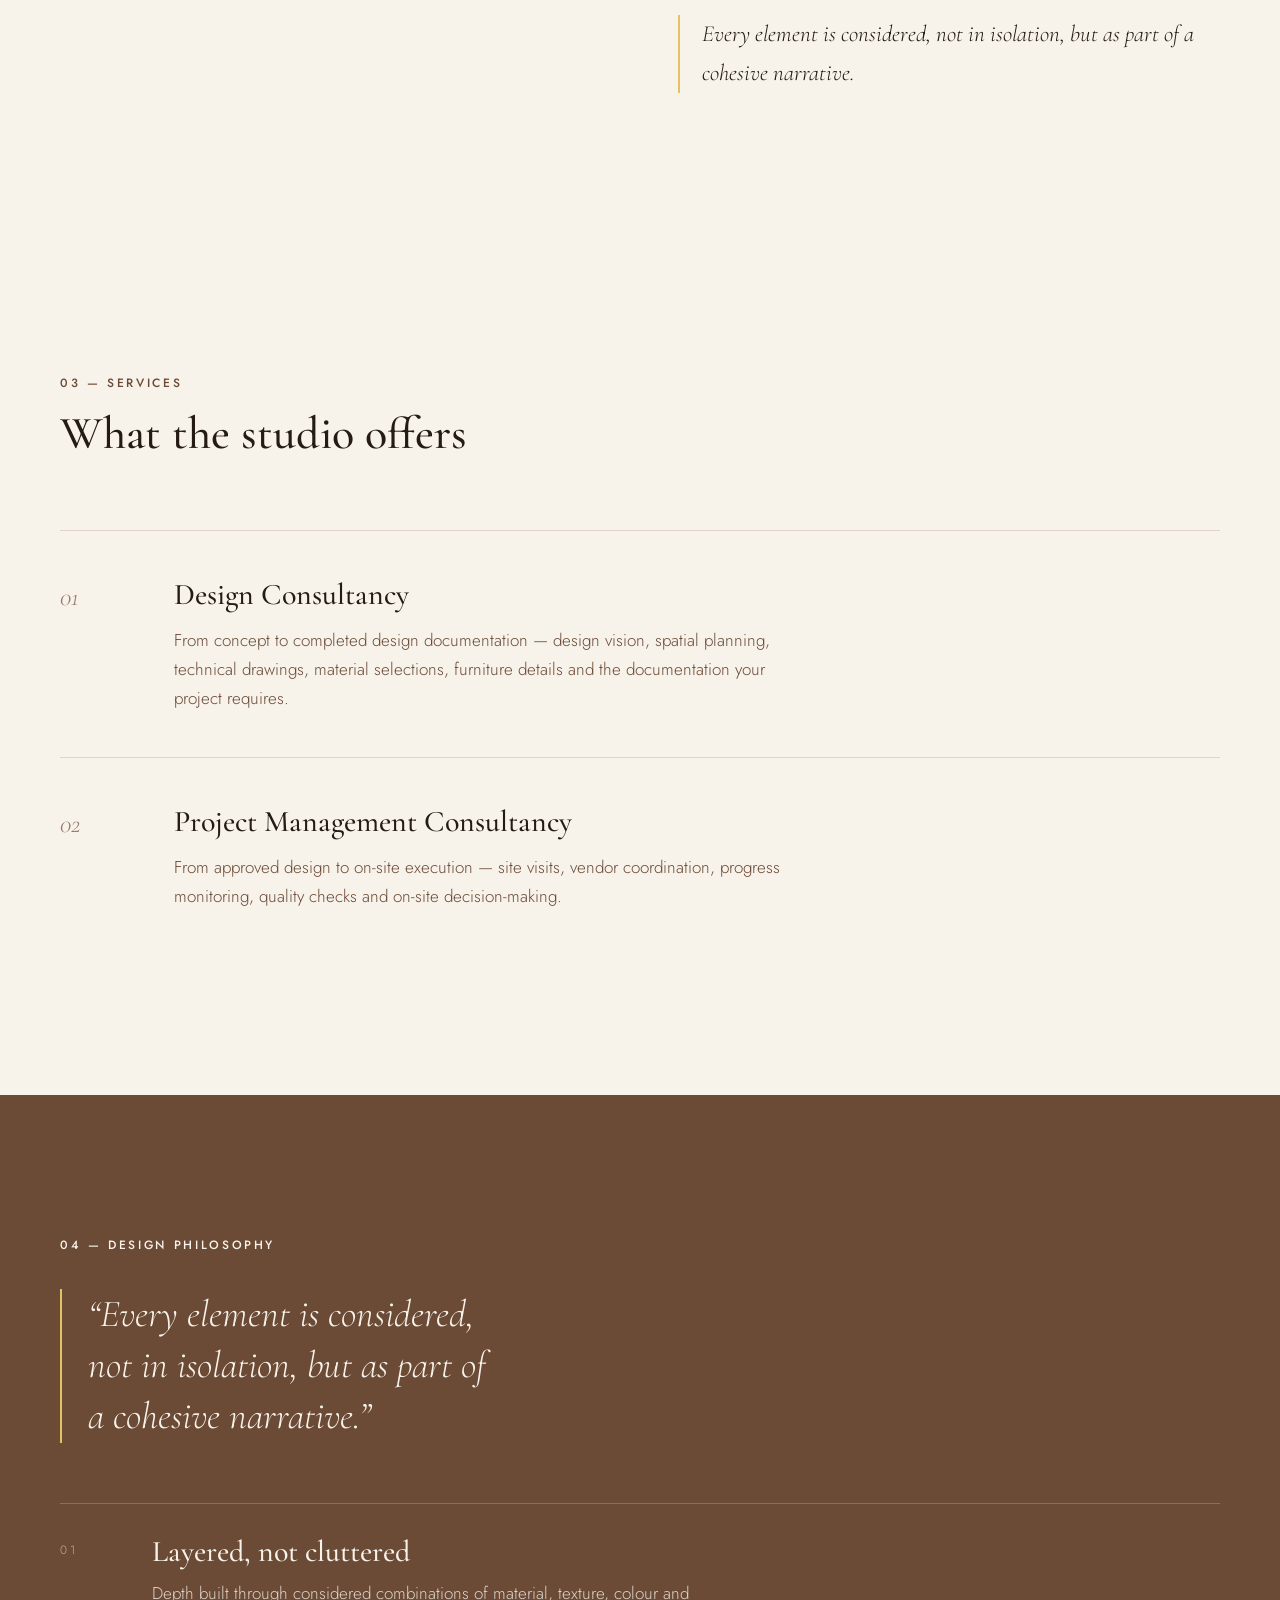
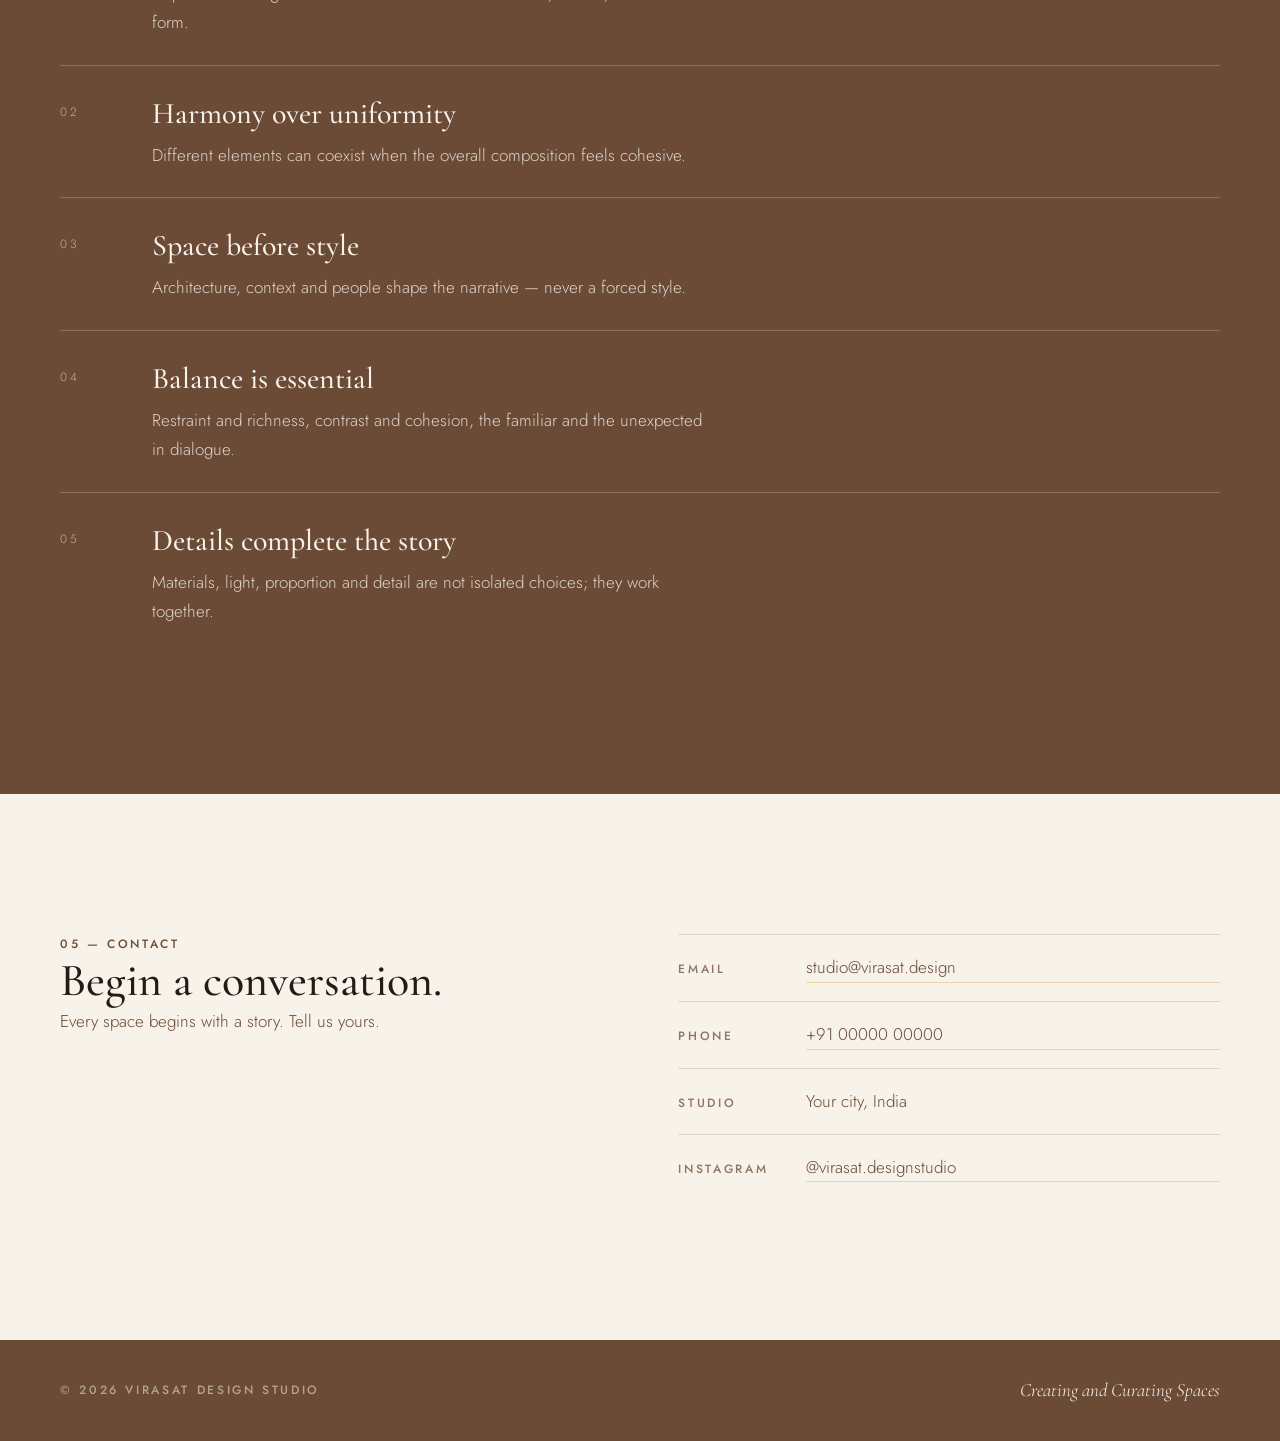
==== commit 5b5d960f: "Resolved merge conflict and added dark mode logo support" ====
--- a/index.html
+++ b/index.html
@@ -6,6 +6,9 @@
 
   <title>Virasat Design Studio — Creating and Curating Spaces</title>
   <meta name="description" content="Virasat Design Studio creates thoughtful, expressive spaces shaped by the people who inhabit them." />
+
+  <!-- Mobile browser chrome follows the brand colour (synced by script.js) -->
+  <meta name="theme-color" content="#F7F2EA" />
 
   <!-- Fonts: placeholders until studio confirms production fonts (Guideline 07 note) -->
   <link rel="preconnect" href="https://fonts.googleapis.com" />
@@ -40,245 +43,135 @@
 
   <main id="top">
 
-    <!-- ============ SLIDE 1 — PROJECT COLLAGE SLIDER (all 24 photo slots wired) ============ -->
-    <section class="collage" id="work" aria-label="Selected projects collage">
-      <div class="container collage-stage">
-
-        <p class="meta collage-count" id="collageCount">01 / 06</p>
-
-        <!-- Collage 01 — Axis (Residential) -->
-        <article class="collage-slide is-active">
-          <a class="frame-link frame-a" href="project-residential-axis.html" aria-label="Open the Axis project page">
-            <figure class="frame">
-              <span class="frame-no">01</span>
-              <span class="meta">Photograph coming soon</span>
-              <img src="images/axis-01.jpg" alt="Axis residence — main living space in warm natural light" />
-            </figure>
-          </a>
-          <a class="frame-link frame-b" href="project-residential-axis.html" aria-label="Open the Axis project page">
-            <figure class="frame">
-              <span class="meta">Photograph coming soon</span>
-              <img src="images/axis-02.jpg" alt="Axis residence — material and light study" />
-            </figure>
-          </a>
-          <a class="frame-link frame-c" href="project-residential-axis.html" aria-label="Open the Axis project page">
-            <figure class="frame">
-              <span class="meta">Photograph coming soon</span>
-              <img src="images/axis-03.jpg" alt="Axis residence — living and dining volume" />
-            </figure>
-          </a>
-          <a class="frame-link frame-d" href="project-residential-axis.html" aria-label="Open the Axis project page">
-            <figure class="frame">
-              <span class="meta">Photograph coming soon</span>
-              <img src="images/axis-04.jpg" alt="Axis residence — bedroom in soft evening light" />
-            </figure>
-          </a>
-          <div class="collage-info">
-            <p class="meta">Residential</p>
+    <!-- ============ HERO — full-bleed triptych ============ -->
+    <section class="hero-full" aria-label="Virasat Design Studio introduction">
+
+      <div class="hero-panels">
+        <!-- Left panel -->
+        <figure class="panel">
+          <span class="meta">Photograph coming soon</span>
+          <img src="images/axis-01.jpg" alt="Axis residence — bedroom in warm natural light" decoding="async" fetchpriority="high" />
+        </figure>
+        <!-- Middle panel -->
+        <figure class="panel">
+          <span class="meta">Photograph coming soon</span>
+          <img src="images/pitara-01.jpg" alt="Pitara residence — living space layered with personal memories" decoding="async" />
+        </figure>
+        <!-- Right panel -->
+        <figure class="panel">
+          <span class="meta">Photograph coming soon</span>
+          <img src="images/pitara-04.jpg" alt="Pitara residence — colour and craft detail" decoding="async" />
+        </figure>
+        <div class="hero-scrim" aria-hidden="true"></div>
+      </div>
+
+      <div class="hero-copy">
+        <p class="hero-meta">Interior Architecture &amp; Design Consultancy</p>
+        <p class="hero-essence">
+          Virasat creates thoughtful, expressive spaces shaped
+          by the people who inhabit them.
+        </p>
+        <h1>Creating and<br /><em>Curating</em> Spaces</h1>
+      </div>
+
+      <div class="hero-foot">
+        <!-- Version 26 scroll cue: drawn rule, breathing label, gold bead on a thread -->
+        <a class="scroll-cue" href="#work" aria-label="Scroll to selected work">
+          <span class="cue-line" aria-hidden="true"></span>
+          <span class="meta cue-label">Scroll</span>
+          <span class="cue-thread" aria-hidden="true"></span>
+        </a>
+      </div>
+
+    </section>
+
+    <!-- ============ SELECTED WORK — editorial project rows (Guideline 09) ============ -->
+    <section id="work" class="work-section">
+      <div class="container">
+
+        <div class="section-head work-head">
+          <p class="meta reveal">01 — Selected Work</p>
+          <h2 class="reveal">Projects</h2>
+        </div>
+
+        <article class="work-row reveal">
+          <a class="work-media" href="project-residential-axis.html" aria-label="Open the Axis project page">
+            <span class="meta">Photograph coming soon</span>
+            <img src="images/axis-01.jpg" alt="Axis residence — main living space in warm natural light" loading="lazy" decoding="async" />
+          </a>
+          <div class="work-text">
+            <p class="meta">Residential — 01</p>
             <h2>Axis</h2>
             <p>A home composed around line, light and quiet rhythm.</p>
-          </div>
-        </article>
-
-        <!-- Collage 02 — Ember (Residential) -->
-        <article class="collage-slide">
-          <a class="frame-link frame-a" href="project-residential-ember.html" aria-label="Open the Ember project page">
-            <figure class="frame">
-              <span class="frame-no">02</span>
-              <span class="meta">Photograph coming soon</span>
-              <img src="images/ember-01.jpg" alt="Ember residence — living space glowing in evening light" />
-            </figure>
-          </a>
-          <a class="frame-link frame-b" href="project-residential-ember.html" aria-label="Open the Ember project page">
-            <figure class="frame">
-              <span class="meta">Photograph coming soon</span>
-              <img src="images/ember-02.jpg" alt="Ember residence — warm material palette in wood and terracotta" />
-            </figure>
-          </a>
-          <a class="frame-link frame-c" href="project-residential-ember.html" aria-label="Open the Ember project page">
-            <figure class="frame">
-              <span class="meta">Photograph coming soon</span>
-              <img src="images/ember-03.jpg" alt="Ember residence — dining corner" />
-            </figure>
-          </a>
-          <a class="frame-link frame-d" href="project-residential-ember.html" aria-label="Open the Ember project page">
-            <figure class="frame">
-              <span class="meta">Photograph coming soon</span>
-              <img src="images/ember-04.jpg" alt="Ember residence — bedroom in soft lamplight" />
-            </figure>
-          </a>
-          <div class="collage-info">
-            <p class="meta">Residential</p>
+            <a href="project-residential-axis.html" class="btn-line">View project</a>
+          </div>
+        </article>
+
+        <article class="work-row reveal">
+          <a class="work-media" href="project-residential-ember.html" aria-label="Open the Ember project page">
+            <span class="meta">Photograph coming soon</span>
+            <img src="images/ember-01.jpg" alt="Ember residence — living space glowing in evening light" loading="lazy" decoding="async" />
+          </a>
+          <div class="work-text">
+            <p class="meta">Residential — 02</p>
             <h2>Ember</h2>
             <p>Warmth gathered in material, colour and evening light.</p>
-          </div>
-        </article>
-
-        <!-- Collage 03 — Hearth (Residential) -->
-        <article class="collage-slide">
-          <a class="frame-link frame-a" href="project-residential-hearth.html" aria-label="Open the Hearth project page">
-            <figure class="frame">
-              <span class="frame-no">03</span>
-              <span class="meta">Photograph coming soon</span>
-              <img src="images/hearth-01.jpg" alt="Hearth residence — family living room centred on warmth" />
-            </figure>
-          </a>
-          <a class="frame-link frame-b" href="project-residential-hearth.html" aria-label="Open the Hearth project page">
-            <figure class="frame">
-              <span class="meta">Photograph coming soon</span>
-              <img src="images/hearth-02.jpg" alt="Hearth residence — texture and textile study" />
-            </figure>
-          </a>
-          <a class="frame-link frame-c" href="project-residential-hearth.html" aria-label="Open the Hearth project page">
-            <figure class="frame">
-              <span class="meta">Photograph coming soon</span>
-              <img src="images/hearth-03.jpg" alt="Hearth residence — kitchen and breakfast corner" />
-            </figure>
-          </a>
-          <a class="frame-link frame-d" href="project-residential-hearth.html" aria-label="Open the Hearth project page">
-            <figure class="frame">
-              <span class="meta">Photograph coming soon</span>
-              <img src="images/hearth-04.jpg" alt="Hearth residence — reading nook in afternoon light" />
-            </figure>
-          </a>
-          <div class="collage-info">
-            <p class="meta">Residential</p>
+            <a href="project-residential-ember.html" class="btn-line">View project</a>
+          </div>
+        </article>
+
+        <article class="work-row reveal">
+          <a class="work-media" href="project-residential-hearth.html" aria-label="Open the Hearth project page">
+            <span class="meta">Photograph coming soon</span>
+            <img src="images/hearth-01.jpg" alt="Hearth residence — family living room centred on warmth" loading="lazy" decoding="async" />
+          </a>
+          <div class="work-text">
+            <p class="meta">Residential — 03</p>
             <h2>Hearth</h2>
             <p>The heart of a home, held in texture and belonging.</p>
-          </div>
-        </article>
-
-        <!-- Collage 04 — Pitara (Residential) -->
-        <article class="collage-slide">
-          <a class="frame-link frame-a" href="project-residential-pitara.html" aria-label="Open the Pitara project page">
-            <figure class="frame">
-              <span class="frame-no">04</span>
-              <span class="meta">Photograph coming soon</span>
-              <img src="images/pitara-01.jpg" alt="Pitara residence — living space layered with personal memories" />
-            </figure>
-          </a>
-          <a class="frame-link frame-b" href="project-residential-pitara.html" aria-label="Open the Pitara project page">
-            <figure class="frame">
-              <span class="meta">Photograph coming soon</span>
-              <img src="images/pitara-02.jpg" alt="Pitara residence — curated display of collected objects" />
-            </figure>
-          </a>
-          <a class="frame-link frame-c" href="project-residential-pitara.html" aria-label="Open the Pitara project page">
-            <figure class="frame">
-              <span class="meta">Photograph coming soon</span>
-              <img src="images/pitara-03.jpg" alt="Pitara residence — bedroom in soft neutrals" />
-            </figure>
-          </a>
-          <a class="frame-link frame-d" href="project-residential-pitara.html" aria-label="Open the Pitara project page">
-            <figure class="frame">
-              <span class="meta">Photograph coming soon</span>
-              <img src="images/pitara-04.jpg" alt="Pitara residence — colour and craft detail" />
-            </figure>
-          </a>
-          <div class="collage-info">
-            <p class="meta">Residential</p>
+            <a href="project-residential-hearth.html" class="btn-line">View project</a>
+          </div>
+        </article>
+
+        <article class="work-row reveal">
+          <a class="work-media" href="project-residential-pitara.html" aria-label="Open the Pitara project page">
+            <span class="meta">Photograph coming soon</span>
+            <img src="images/pitara-01.jpg" alt="Pitara residence — living space layered with personal memories" loading="lazy" decoding="async" />
+          </a>
+          <div class="work-text">
+            <p class="meta">Residential — 04</p>
             <h2>Pitara</h2>
             <p>A treasure-box of memories — layered, personal, alive.</p>
-          </div>
-        </article>
-
-        <!-- Collage 05 — Sanctum (Aesthetic & Clinical) -->
-        <article class="collage-slide">
-          <a class="frame-link frame-a" href="project-clinic-sanctum.html" aria-label="Open the Sanctum project page">
-            <figure class="frame">
-              <span class="frame-no">05</span>
-              <span class="meta">Photograph coming soon</span>
-              <img src="images/sanctum-01.jpg" alt="Sanctum clinic — calm reception in soft neutrals" />
-            </figure>
-          </a>
-          <a class="frame-link frame-b" href="project-clinic-sanctum.html" aria-label="Open the Sanctum project page">
-            <figure class="frame">
-              <span class="meta">Photograph coming soon</span>
-              <img src="images/sanctum-02.jpg" alt="Sanctum clinic — consultation room in precise, gentle light" />
-            </figure>
-          </a>
-          <a class="frame-link frame-c" href="project-clinic-sanctum.html" aria-label="Open the Sanctum project page">
-            <figure class="frame">
-              <span class="meta">Photograph coming soon</span>
-              <img src="images/sanctum-03.jpg" alt="Sanctum clinic — corridor in quiet rhythm" />
-            </figure>
-          </a>
-          <a class="frame-link frame-d" href="project-clinic-sanctum.html" aria-label="Open the Sanctum project page">
-            <figure class="frame">
-              <span class="meta">Photograph coming soon</span>
-              <img src="images/sanctum-04.jpg" alt="Sanctum clinic — material and detail study" />
-            </figure>
-          </a>
-          <div class="collage-info">
-            <p class="meta">Aesthetic &amp; Clinical</p>
+            <a href="project-residential-pitara.html" class="btn-line">View project</a>
+          </div>
+        </article>
+
+        <article class="work-row reveal">
+          <a class="work-media" href="project-clinic-sanctum.html" aria-label="Open the Sanctum project page">
+            <span class="meta">Photograph coming soon</span>
+            <img src="images/sanctum-01.jpg" alt="Sanctum clinic — calm reception in soft neutrals" loading="lazy" decoding="async" />
+          </a>
+          <div class="work-text">
+            <p class="meta">Aesthetic &amp; Clinical — 05</p>
             <h2>Sanctum</h2>
             <p>A calm, precise sanctuary for care and practice.</p>
-          </div>
-        </article>
-
-        <!-- Collage 06 — Optique (Optical Retail) -->
-        <article class="collage-slide">
-          <a class="frame-link frame-a" href="project-optical-optique.html" aria-label="Open the Optique project page">
-            <figure class="frame">
-              <span class="frame-no">06</span>
-              <span class="meta">Photograph coming soon</span>
-              <img src="images/optique-01.jpg" alt="Optique store — display wall in focused light" />
-            </figure>
-          </a>
-          <a class="frame-link frame-b" href="project-optical-optique.html" aria-label="Open the Optique project page">
-            <figure class="frame">
-              <span class="meta">Photograph coming soon</span>
-              <img src="images/optique-02.jpg" alt="Optique store — eyewear frames on display" />
-            </figure>
-          </a>
-          <a class="frame-link frame-c" href="project-optical-optique.html" aria-label="Open the Optique project page">
-            <figure class="frame">
-              <span class="meta">Photograph coming soon</span>
-              <img src="images/optique-03.jpg" alt="Optique store — trial counter in warm brass and wood" />
-            </figure>
-          </a>
-          <a class="frame-link frame-d" href="project-optical-optique.html" aria-label="Open the Optique project page">
-            <figure class="frame">
-              <span class="meta">Photograph coming soon</span>
-              <img src="images/optique-04.jpg" alt="Optique store — interior volume and sightlines" />
-            </figure>
-          </a>
-          <div class="collage-info">
-            <p class="meta">Optical Retail</p>
+            <a href="project-clinic-sanctum.html" class="btn-line">View project</a>
+          </div>
+        </article>
+
+        <article class="work-row reveal">
+          <a class="work-media" href="project-optical-optique.html" aria-label="Open the Optique project page">
+            <span class="meta">Photograph coming soon</span>
+            <img src="images/optique-01.jpg" alt="Optique store — display wall in focused light" loading="lazy" decoding="async" />
+          </a>
+          <div class="work-text">
+            <p class="meta">Optical Retail — 06</p>
             <h2>Optique</h2>
             <p>Retail composed in light, detail and a slower look.</p>
-          </div>
-        </article>
-
-        <!-- Controls -->
-        <div class="collage-controls">
-          <div class="collage-dots">
-            <button class="cdot is-on" data-index="0" aria-label="Show collage 1"></button>
-            <button class="cdot" data-index="1" aria-label="Show collage 2"></button>
-            <button class="cdot" data-index="2" aria-label="Show collage 3"></button>
-            <button class="cdot" data-index="3" aria-label="Show collage 4"></button>
-            <button class="cdot" data-index="4" aria-label="Show collage 5"></button>
-            <button class="cdot" data-index="5" aria-label="Show collage 6"></button>
-          </div>
-          <div class="collage-arrows">
-            <button class="arrow-btn" id="collagePrev" aria-label="Previous collage">&#8592;</button>
-            <button class="arrow-btn" id="collageNext" aria-label="Next collage">&#8594;</button>
-          </div>
-        </div>
-
-      </div>
-    </section>
-
-    <!-- ============ SLIDE 2 — BRAND STATEMENT (Guideline 01) ============ -->
-    <section class="hero">
-      <div class="container">
-        <p class="meta reveal"><span class="dot"></span>Interior Architecture &amp; Design Consultancy</p>
-        <h1 class="reveal">Creating and<br /><em>Curating</em> Spaces</h1>
-        <p class="hero-note reveal">
-          Thoughtful, expressive spaces shaped by the people who inhabit them —
-          held in balance through material, colour, light and detail.
-        </p>
-        <a href="#studio" class="btn-line reveal">Enter the Studio</a>
+            <a href="project-optical-optique.html" class="btn-line">View project</a>
+          </div>
+        </article>
+
       </div>
     </section>
 
@@ -286,7 +179,7 @@
     <section id="studio" class="section studio">
       <div class="container grid-2">
         <div>
-          <p class="meta reveal">01 — The Studio</p>
+          <p class="meta reveal">02 — The Studio</p>
           <h2 class="reveal">A design-led studio for personalised spaces.</h2>
         </div>
         <div class="studio-text reveal">
@@ -309,7 +202,7 @@
       <div class="container">
 
         <div class="section-head">
-          <p class="meta reveal">02 — Services</p>
+          <p class="meta reveal">03 — Services</p>
           <h2 class="reveal">What the studio offers</h2>
         </div>
 
@@ -344,7 +237,7 @@
     <section id="philosophy" class="section philosophy">
       <div class="container">
 
-        <p class="meta reveal">03 — Design Philosophy</p>
+        <p class="meta reveal">04 — Design Philosophy</p>
 
         <blockquote class="reveal">
           “Every element is considered, not in isolation,
@@ -397,7 +290,7 @@
       <div class="container grid-2">
 
         <div>
-          <p class="meta reveal">04 — Contact</p>
+          <p class="meta reveal">05 — Contact</p>
           <h2 class="reveal">Begin a conversation.</h2>
           <p class="reveal">
             Every space begins with a story. Tell us yours.
@@ -424,6 +317,17 @@
     </div>
   </footer>
 
+  <!-- ============ DARK MODE TOGGLE — quiet corner control ============ -->
+  <button class="theme-toggle" id="themeToggle" type="button" aria-label="Switch to dark mode" aria-pressed="false">
+    <svg class="icon-moon" width="18" height="18" viewBox="0 0 24 24" fill="none" stroke="currentColor" stroke-width="1.5" stroke-linecap="round" stroke-linejoin="round" aria-hidden="true">
+      <path d="M21 12.8A9 9 0 1 1 11.2 3a7 7 0 0 0 9.8 9.8z" />
+    </svg>
+    <svg class="icon-sun" width="18" height="18" viewBox="0 0 24 24" fill="none" stroke="currentColor" stroke-width="1.5" stroke-linecap="round" stroke-linejoin="round" aria-hidden="true">
+      <circle cx="12" cy="12" r="4" />
+      <path d="M12 2v2M12 20v2M4.9 4.9l1.4 1.4M17.7 17.7l1.4 1.4M2 12h2M20 12h2M4.9 19.1l1.4-1.4M17.7 6.3l1.4-1.4" />
+    </svg>
+  </button>
+
   <script src="script.js"></script>
 </body>
 </html>
--- a/style.css
+++ b/style.css
@@ -1,7 +1,9 @@
 /* =====================================================
-   VIRASAT DESIGN STUDIO — VERSION 15 (full file, FINAL landing structure)
+   VIRASAT DESIGN STUDIO — VERSION 26 (full file)
    Brand tokens from Brand Guidelines, Section 06
-   New in v15: missing-photo safety net (.frame img.is-missing)
+   New in v26: choreographed scroll cue — drawn rule,
+   breathing label, gold bead travelling an ivory thread
+   (Guideline 08: fine rules, slow purposeful motion).
    ===================================================== */
 :root {
   --ivory:  #F7F2EA;   /* primary light / page field   */
@@ -18,6 +20,38 @@
   --sans:  'Jost', 'Segoe UI', sans-serif;        /* UI/body — confirm later */
 }
 
+/* ============ DARK MODE — deep-brown night, same brand (Guideline 06) ============ */
+[data-theme="dark"] {
+  --ivory:  #201812;
+  --brown:  #E8DFD2;
+  --cream:  #2A2019;
+  --ink:    #F7F2EA;
+  --line:      rgba(232, 223, 210, 0.18);
+  --gold-line: rgba(228, 194, 100, 0.45);
+}
+[data-theme="dark"] ::selection { color: #241B14; }
+[data-theme="dark"] .site-header {
+  background: rgba(32, 24, 18, 0.94);
+  border-bottom-color: rgba(232, 223, 210, 0.16);
+}
+/* interim dark-mode logo: single-colour ivory (Guideline 05);
+   swap to logo-dark.png when the studio supplies it */
+[data-theme="dark"] .logo img {
+  mix-blend-mode: normal;
+  filter: brightness(0) invert(0.93);
+}
+[data-theme="dark"] .hero-full { background: #191009; }
+[data-theme="dark"] .hero-copy h1 { color: #F7F2EA; }
+[data-theme="dark"] .philosophy { background: #2A2019; color: #EDE5DA; }
+[data-theme="dark"] .philosophy .meta,
+[data-theme="dark"] .philosophy blockquote,
+[data-theme="dark"] .principles h3 { color: #EDE5DA; }
+[data-theme="dark"] .principles li { border-top-color: rgba(237, 229, 218, 0.18); }
+[data-theme="dark"] .principles p { color: rgba(237, 229, 218, 0.8); }
+[data-theme="dark"] .site-footer { background: #191009; }
+[data-theme="dark"] .site-footer .meta { color: rgba(237, 229, 218, 0.7); }
+[data-theme="dark"] .footer-line { color: #EDE5DA; }
+
 * { margin: 0; padding: 0; box-sizing: border-box; }
 
 html { scroll-behavior: smooth; }
@@ -29,7 +63,10 @@
   font-size: 17px;              /* Guideline 07: body 16–18px */
   line-height: 1.7;
   font-weight: 300;
-}
+  transition: background 0.5s ease, color 0.5s ease;
+  -webkit-tap-highlight-color: transparent;
+}
+body.menu-open { overflow: hidden; }
 
 ::selection { background: var(--gold); color: var(--brown); }
 
@@ -67,6 +104,7 @@
   background: rgba(247, 242, 234, 0.94);
   backdrop-filter: blur(8px);
   border-bottom: 1px solid var(--line);
+  transition: background 0.5s ease;
 }
 .header-inner {
   display: flex; align-items: center;
@@ -75,15 +113,18 @@
 }
 
 /* ============ LOGO (balanced size) ============ */
-/* ============ LOGO (balanced size) ============ */
+.logo { display: inline-block; }
+
 .logo img {
   width: 230px;
   height: 60px;
   object-fit: cover;
   object-position: center 51%;
+  /* mix-blend-mode: multiply;  <-- Keep this commented out or removed */
   display: block;
 }
 
+/* Add your dark mode logo switching code below */
 .logo-light { display: block; }
 .logo-dark { display: none; }
 
@@ -117,105 +158,181 @@
   display: none; background: none; border: none; cursor: pointer;
   font-family: var(--sans); font-size: 12px; font-weight: 500;
   letter-spacing: 0.22em; text-transform: uppercase; color: var(--brown);
-}
-
-/* ============ SLIDE 1 — project collage slider ============ */
-.collage {
+  transition: color 0.4s ease;
+}
+
+/* ============ HERO — full-bleed triptych ============ */
+.hero-full {
   position: relative;
-  height: 100vh;
-  min-height: 720px;
-  padding: 104px 0 92px;
-}
-.collage-stage { position: relative; height: 100%; }
-
-.collage-slide {
+  height: calc(100vh - 89px);
+  min-height: 620px;
+  overflow: hidden;
+  background: var(--brown);
+}
+.hero-panels {
   position: absolute; inset: 0;
-  opacity: 0; visibility: hidden;
-  transition: opacity 1s ease, visibility 1s;
-}
-.collage-slide.is-active { opacity: 1; visibility: visible; }
-
-/* Each photograph frame sits inside a clickable link to its project page */
-.frame-link {
-  position: absolute;
-  display: block;
+  display: grid;
+  grid-template-columns: 1fr 1fr 1fr;
+}
+.panel {
+  position: relative;
+  overflow: hidden;
+  background: var(--cream);
+  display: grid; place-items: center;
+}
+.panel + .panel { border-left: 1px solid rgba(247, 242, 234, 0.28); }
+.panel .meta { opacity: 0.5; }
+.panel img {
+  position: absolute; inset: 0;
+  width: 100%; height: 100%; object-fit: cover;
+}
+/* deep-brown scrim keeps ivory type legible over photography */
+.hero-scrim {
+  position: absolute; inset: 0;
+  background: linear-gradient(100deg,
+    rgba(36, 27, 20, 0.78) 0%,
+    rgba(36, 27, 20, 0.46) 48%,
+    rgba(36, 27, 20, 0.26) 100%);
+}
+
+.hero-copy {
+  position: absolute; z-index: 2;
+  left: clamp(24px, 5vw, 84px);
+  right: clamp(24px, 5vw, 84px);
+  top: 15vh;
+  max-width: 1000px;
+  color: #F7F2EA;   /* hero type always ivory over photography */
+}
+.hero-meta {
+  display: flex; align-items: center; gap: 16px;
+  font-size: 12px; letter-spacing: 0.22em; text-transform: uppercase;
+  font-weight: 500; color: rgba(247, 242, 234, 0.85);
+}
+.hero-meta::before {
+  content: ''; width: 56px; height: 1px;
+  background: var(--gold); flex: 0 0 auto;   /* gold for rules — Guideline 06 */
+}
+.hero-essence {
+  margin: 22px 0 30px;
+  max-width: 52ch;
+  font-size: 17px;
+  color: rgba(247, 242, 234, 0.9);
+}
+.hero-copy h1 { color: #F7F2EA; font-size: clamp(56px, 7.4vw, 72px); line-height: 1.08; }
+
+.hero-foot {
+  position: absolute; z-index: 2;
+  left: clamp(24px, 5vw, 84px);
+  right: clamp(24px, 5vw, 84px);
+  bottom: 34px;
+  display: flex; justify-content: space-between;
+  align-items: flex-end; gap: 32px;
+  color: #F7F2EA;
+}
+
+/* ============ SCROLL CUE — Version 26 choreography ============
+   rule draws in → label breathes → gold bead falls the thread →
+   hover lengthens the thread. Slow, purposeful, gold as accent. */
+.scroll-cue {
+  display: flex; flex-direction: column; align-items: flex-start; gap: 12px;
   text-decoration: none;
-}
-.frame-link.frame-a { left: 0;     top: 0;     width: 44%; height: 70%; }
-.frame-link.frame-b { right: 0;    top: 2%;    width: 34%; height: 58%; }
-.frame-link.frame-c { right: 22%;  bottom: 4%; width: 26%; height: 48%; }
-.frame-link.frame-d { left: 36%;   top: 24%;   width: 26%; height: 42%; }
-
-/* Collage frames — overlapping, deliberate asymmetry (Guideline 08) */
-.frame {
-  position: absolute; inset: 0;
+  color: rgba(247, 242, 234, 0.85);
+  animation: cue-enter 1.1s ease 0.5s backwards;
+}
+.cue-line {
+  width: 56px; height: 1px;
+  background: rgba(247, 242, 234, 0.5);
+  transform-origin: left center;
+  animation: cue-draw 1s ease 0.9s backwards;
+}
+.cue-label {
+  animation: cue-breathe 4.5s ease-in-out 2s infinite;
+}
+.cue-thread {
+  position: relative;
+  width: 1px; height: 64px;
+  background: rgba(247, 242, 234, 0.22);
+  overflow: hidden;
+  transition: height 0.6s ease;
+}
+.cue-thread::after {
+  content: '';
+  position: absolute; left: 0; width: 100%; height: 45%;
+  top: -45%;
+  background: linear-gradient(to bottom, rgba(228, 194, 100, 0), var(--gold));
+  animation: cue-fall 2.8s cubic-bezier(0.7, 0, 0.3, 1) 1.6s infinite;
+}
+.scroll-cue:hover .cue-thread,
+.scroll-cue:focus-visible .cue-thread { height: 84px; }
+.scroll-cue:hover .cue-label,
+.scroll-cue:focus-visible .cue-label { opacity: 1; }
+
+@keyframes cue-enter {
+  from { opacity: 0; transform: translateY(12px); }
+  to   { opacity: 1; transform: none; }
+}
+@keyframes cue-draw {
+  from { transform: scaleX(0); }
+  to   { transform: scaleX(1); }
+}
+@keyframes cue-fall {
+  0%        { top: -45%; }
+  55%, 100% { top: 100%; }
+}
+@keyframes cue-breathe {
+  0%, 100% { letter-spacing: 0.22em; opacity: 0.75; }
+  50%      { letter-spacing: 0.30em; opacity: 1; }
+}
+
+/* ============ THEME TOGGLE — quiet corner control ============ */
+.theme-toggle {
+  position: fixed; right: 26px; bottom: 26px; z-index: 60;
+  width: 46px; height: 46px; border-radius: 50%;
+  border: 1px solid var(--line);
+  background: var(--ivory);
+  color: var(--brown);
+  display: grid; place-items: center;
+  cursor: pointer;
+  transition: border-color 0.4s ease, background 0.5s ease, color 0.5s ease;
+}
+.theme-toggle:hover { border-color: var(--gold); }
+.theme-toggle .icon-sun { display: none; }
+[data-theme="dark"] .theme-toggle .icon-sun { display: block; }
+[data-theme="dark"] .theme-toggle .icon-moon { display: none; }
+
+/* ============ SELECTED WORK — editorial project rows ============ */
+.work-section { padding: clamp(70px, 9vw, 120px) 0 0; }
+.work-head { margin-bottom: clamp(30px, 5vw, 60px); }
+
+.work-row {
+  display: grid;
+  grid-template-columns: 1.08fr 0.92fr;
+  gap: clamp(32px, 6vw, 90px);
+  align-items: center;
+  padding: clamp(44px, 6vw, 84px) 0;
+  border-top: 1px solid var(--line);
+}
+.work-row:nth-child(even) .work-media { order: 2; }  /* deliberate asymmetry — Guideline 08 */
+
+.work-media {
+  position: relative;
+  display: grid; place-items: center;
+  aspect-ratio: 4 / 3;
+  overflow: hidden;
   background: var(--cream);
   border: 1px solid var(--gold-line);
-  display: grid; place-items: center;
-  overflow: hidden;
-  opacity: 0; transform: translateY(26px);
-  transition: opacity 0.9s ease, transform 1.1s ease;
-}
-.collage-slide.is-active .frame { opacity: 1; transform: none; }
-.collage-slide.is-active .frame-a .frame { transition-delay: 0.05s; }
-.collage-slide.is-active .frame-b .frame { transition-delay: 0.20s; }
-.collage-slide.is-active .frame-c .frame { transition-delay: 0.35s; }
-.collage-slide.is-active .frame-d .frame { transition-delay: 0.50s; }
-
-.frame-link:hover .frame,
-.frame-link:focus-visible .frame { border-color: var(--gold); }
-
-.frame .meta { opacity: 0.45; }
-.frame-no {
-  position: absolute; top: 12px; left: 16px; z-index: 2;
-  font-family: var(--serif); font-style: italic;
-  font-size: clamp(30px, 3.4vw, 48px); line-height: 1;
-  color: var(--ivory); opacity: 0.9;
-  text-shadow: 0 1px 10px rgba(36, 27, 20, 0.35);
-}
-.frame img {
+  text-decoration: none;
+}
+.work-media .meta { opacity: 0.45; }
+.work-media img {
   position: absolute; inset: 0;
   width: 100%; height: 100%; object-fit: cover;
-}
-/* SAFETY NET: a photo file that is not in /images yet hides itself,
-   so the frame keeps showing its cream "Photograph coming soon" panel */
-.frame img.is-missing { display: none; }
-
-.collage-info { position: absolute; left: 0; bottom: 0; width: 52%; z-index: 2; }
-.collage-info .meta { display: block; margin-bottom: 10px; }
-.collage-info h2 { font-size: clamp(26px, 3vw, 38px); line-height: 1.2; }
-.collage-info p { margin-top: 10px; max-width: 44ch; }
-
-.collage-count { position: absolute; right: 0; top: -42px; z-index: 2; }
-
-.collage-controls {
-  position: absolute; right: 0; bottom: -58px;
-  display: flex; align-items: center; gap: 26px; z-index: 3;
-}
-.collage-dots { display: flex; gap: 10px; }
-.cdot {
-  width: 26px; height: 2px; border: none; padding: 0;
-  background: var(--line); cursor: pointer;
-  transition: background 0.4s ease, width 0.4s ease;
-}
-.cdot.is-on { background: var(--gold); width: 40px; }
-.collage-arrows { display: flex; gap: 12px; }
-.arrow-btn {
-  width: 46px; height: 46px;
-  border: 1px solid var(--line); background: transparent;
-  color: var(--brown); font-size: 18px; cursor: pointer;
-  transition: border-color 0.4s ease, background 0.4s ease;
-}
-.arrow-btn:hover { border-color: var(--gold); background: var(--cream); }
-
-/* ============ Slide 2 — brand statement ============ */
-.hero { padding: clamp(100px, 18vh, 170px) 0 clamp(80px, 12vh, 130px); }
-.hero .meta { margin-bottom: 28px; }
-.dot {
-  display: inline-block; width: 8px; height: 8px; border-radius: 50%;
-  background: var(--red); margin-right: 12px;
-}
-.hero-note { max-width: 46ch; font-size: 18px; margin: 26px 0 40px; }
+  transition: transform 1.4s ease;   /* slow, subtle — Guideline 08 */
+}
+.work-row:hover .work-media img { transform: scale(1.04); }
+
+.work-text .meta { display: block; margin-bottom: 14px; }
+.work-text p { margin: 14px 0 26px; max-width: 46ch; }
 
 .btn-line {
   display: inline-block; font-size: 12px; font-weight: 500;
@@ -354,40 +471,129 @@
 .site-footer .meta { color: rgba(247, 242, 234, 0.7); }
 .footer-line { font-family: var(--serif); font-style: italic; color: var(--ivory); font-size: 19px; }
 
+/* ============ Missing-photo safety net ============ */
+img.is-missing { display: none; }
+
 /* ============ Slow, subtle motion (Guideline 08) ============ */
 .reveal { opacity: 0; transform: translateY(26px); transition: opacity 0.9s ease, transform 0.9s ease; }
 .reveal.is-visible { opacity: 1; transform: none; }
 
 @media (prefers-reduced-motion: reduce) {
   .reveal { opacity: 1; transform: none; transition: none; }
-  .collage-slide, .frame { transition: none; }
+  .work-media img { transition: none; }
+  .nav, .nav a { transition: none; }
+  /* the cue rests still: rule drawn, thread lit, no falling bead */
+  .scroll-cue, .cue-line, .cue-label { animation: none; }
+  .cue-thread::after { animation: none; top: 55%; height: 30%; opacity: 0.8; }
+  .scroll-cue:hover .cue-thread,
+  .scroll-cue:focus-visible .cue-thread { height: 64px; }
   html { scroll-behavior: auto; }
 }
 
-/* ============ Mobile ============ */
+/* =====================================================
+   MOBILE — full pass (Version 25) + cue sizing
+   ===================================================== */
 @media (max-width: 820px) {
-  .menu-btn { display: block; }
+
+  .container { width: 88%; }
+
+  /* ---- Header + full-screen editorial menu ---- */
+  .header-inner { padding: 10px 0; }
+  .logo img { width: 168px; height: 44px; }
+  .menu-btn { display: block; position: relative; z-index: 60; padding: 6px 0; }
+
   .nav {
-    display: none; position: absolute; top: 100%; left: 0; right: 0;
-    background: var(--ivory); flex-direction: column; gap: 20px;
-    padding: 26px 4%; border-bottom: 1px solid var(--line);
+    display: flex;
+    position: fixed; inset: 0;
+    background: var(--ivory);
+    flex-direction: column;
+    justify-content: center;
+    gap: 0;
+    padding: 96px 8% calc(48px + env(safe-area-inset-bottom, 0px));
+    border-bottom: none;
+    opacity: 0; visibility: hidden;
+    transform: translateY(12px);
+    transition: opacity 0.45s ease, transform 0.45s ease, visibility 0.45s;
+    z-index: 40;
   }
-  .nav.open { display: flex; }
-  .grid-2 { grid-template-columns: 1fr; }
-  .service-row, .principles li { grid-template-columns: 1fr; gap: 10px; }
-  .logo img { width: 170px; height: 44px; }
-
-  .collage { padding: 96px 0 64px; min-height: 620px; }
-  .frame-link.frame-a { left: 0;    top: 0;  width: 56%; height: 34%; }
-  .frame-link.frame-b { right: 0;   top: 4%; width: 42%; height: 24%; }
-  .frame-link.frame-d { left: 24%;  top: 26%; width: 40%; height: 22%; }
-  .frame-link.frame-c { right: 6%;  top: 34%; width: 32%; height: 20%; }
-  .collage-info { width: 100%; bottom: 0; }
-  .collage-count { top: -36px; }
-  .collage-controls { bottom: -50px; }
-
+  .nav.open { opacity: 1; visibility: visible; transform: none; }
+  .nav a {
+    font-size: 15px; letter-spacing: 0.24em;
+    padding: 18px 2px;
+    border-top: 1px solid var(--line);
+    opacity: 0; transform: translateY(14px);
+    transition: opacity 0.5s ease, transform 0.5s ease;
+  }
+  .nav a:last-child { border-bottom: 1px solid var(--line); }
+  .nav a::after { display: none; }
+  .nav.open a { opacity: 1; transform: none; }
+  .nav.open a:nth-child(1) { transition-delay: 0.06s; }
+  .nav.open a:nth-child(2) { transition-delay: 0.12s; }
+  .nav.open a:nth-child(3) { transition-delay: 0.18s; }
+  .nav.open a:nth-child(4) { transition-delay: 0.24s; }
+  .nav.open a:nth-child(5) { transition-delay: 0.30s; }
+
+  /* ---- Hero recomposed for portrait ---- */
+  .hero-full { height: auto; min-height: 0; }
+  .hero-panels {
+    position: relative; inset: auto;
+    height: 56vh; min-height: 360px;
+    grid-template-columns: 1fr;
+  }
+  .panel:nth-child(2), .panel:nth-child(3) { display: none; }
+  .panel + .panel { border-left: none; }
+  .hero-scrim { background: linear-gradient(180deg, rgba(36,27,20,0.35), rgba(36,27,20,0.62)); }
+  .hero-copy {
+    position: static; max-width: none;
+    background: var(--brown);
+    padding: 40px 6% 30px;
+  }
+  .hero-copy h1 { font-size: clamp(34px, 9.4vw, 52px); line-height: 1.12; }
+  .hero-essence { font-size: 16px; margin: 16px 0 22px; }
+  .hero-foot {
+    position: static;
+    background: var(--brown);
+    padding: 0 6% 40px;
+    flex-direction: row; align-items: center; justify-content: flex-start;
+  }
+  [data-theme="dark"] .hero-copy,
+  [data-theme="dark"] .hero-foot { background: #241B14; }
+
+  /* scroll cue sized for the portrait band */
+  .cue-thread { height: 48px; }
+  .scroll-cue:hover .cue-thread { height: 48px; }
+
+  /* ---- Tighter editorial rhythm ---- */
+  .section { padding: 64px 0; }
+  .section-head { margin-bottom: 34px; }
+  .grid-2 { grid-template-columns: 1fr; gap: 28px; }
+
+  .work-section { padding-top: 56px; }
+  .work-row { grid-template-columns: 1fr; gap: 22px; padding: 36px 0; }
+  .work-row:nth-child(even) .work-media { order: 0; }
+  .work-text p { margin: 10px 0 20px; }
+
+  .studio-text p:last-child { font-size: 20px; }
+
+  .service-row { grid-template-columns: 1fr; gap: 8px; padding: 32px 0; }
+
+  .philosophy blockquote { font-size: 24px; max-width: 100%; margin: 24px 0 40px; }
+  .principles li { grid-template-columns: 1fr; gap: 6px; padding: 22px 0; }
+
+  .contact-list li { grid-template-columns: 1fr; gap: 4px; padding: 14px 0; }
+
+  .footer-inner { flex-direction: column; align-items: flex-start; gap: 8px; }
+
+  /* ---- Floating controls, notch-safe ---- */
+  .theme-toggle {
+    right: 16px;
+    bottom: calc(16px + env(safe-area-inset-bottom, 0px));
+    width: 44px; height: 44px;
+  }
+
+  /* ---- Project pages on mobile ---- */
   .project-split, .project-grid-2 { grid-template-columns: 1fr; }
-  .project-hero { padding-top: 120px; }
+  .project-hero { padding-top: 110px; }
   .project-next-inner { flex-direction: column; align-items: flex-start; }
   .project-next-link { text-align: left; }
 }
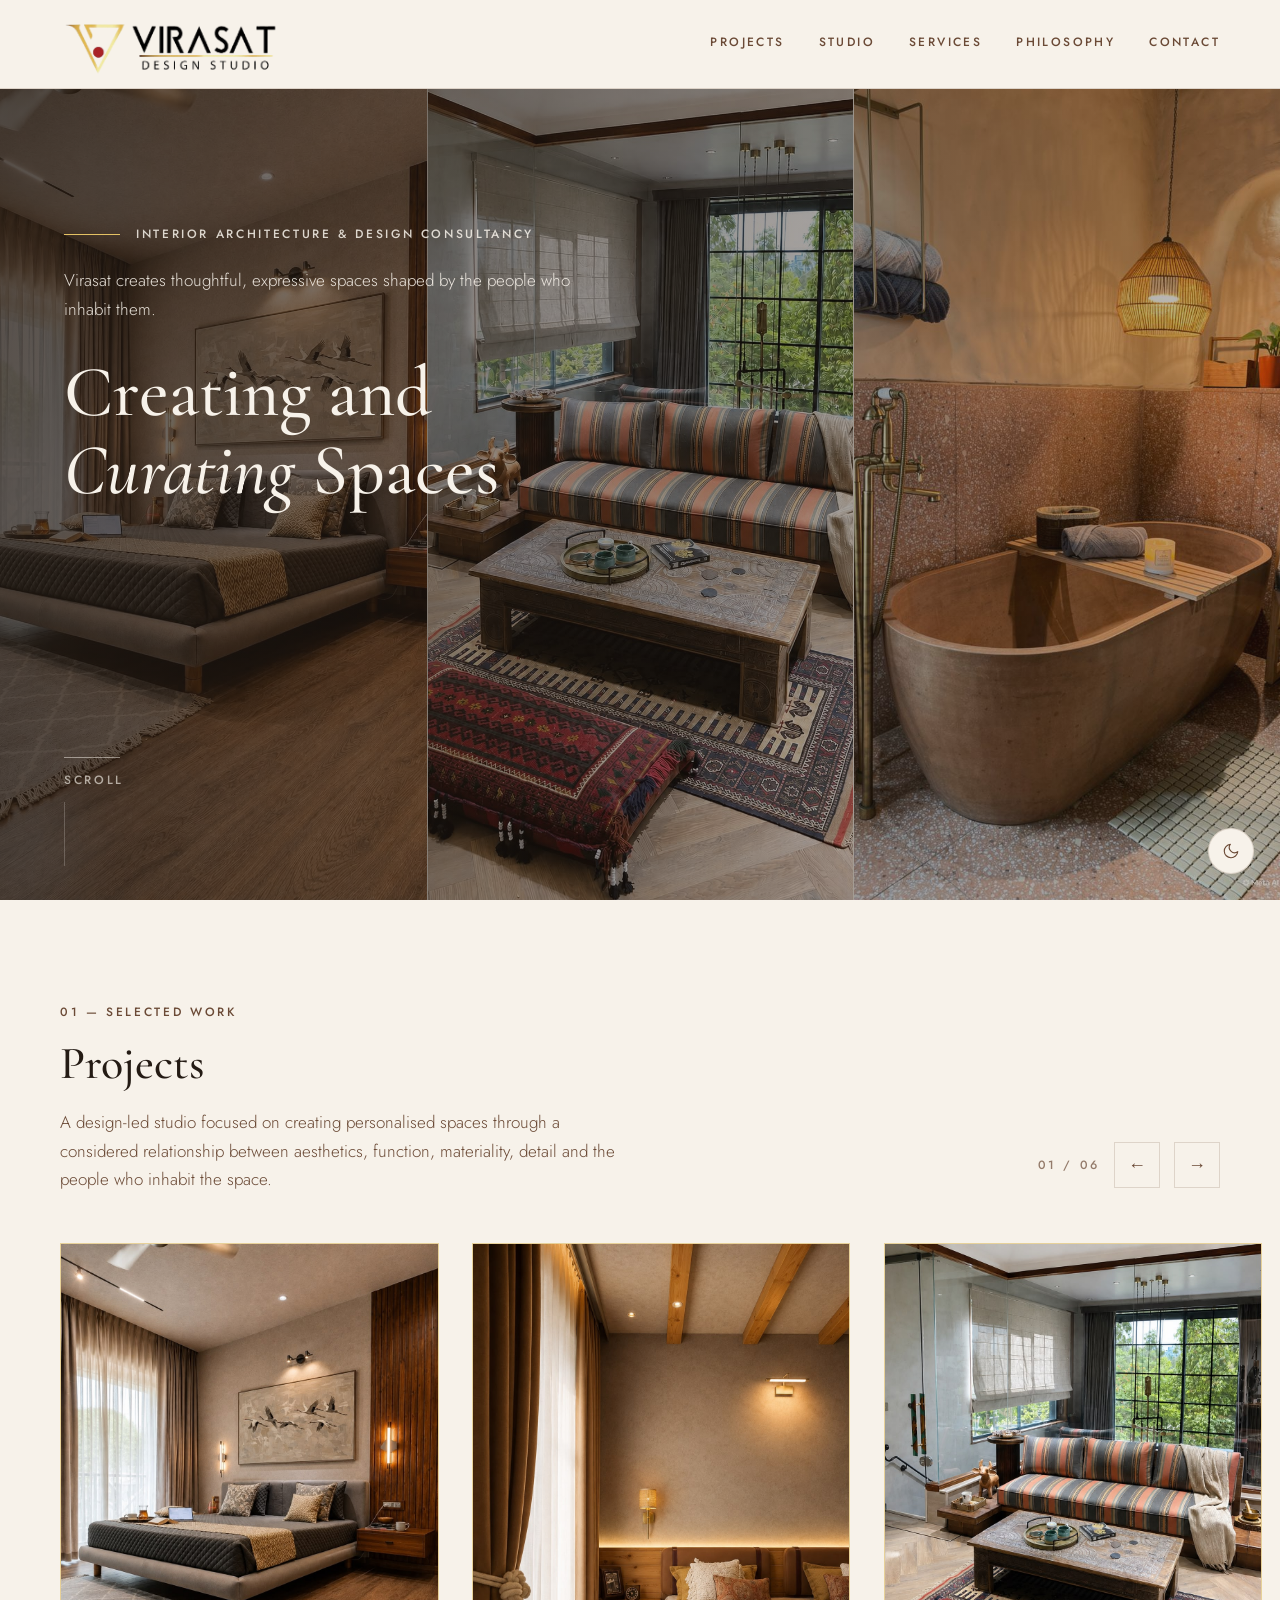
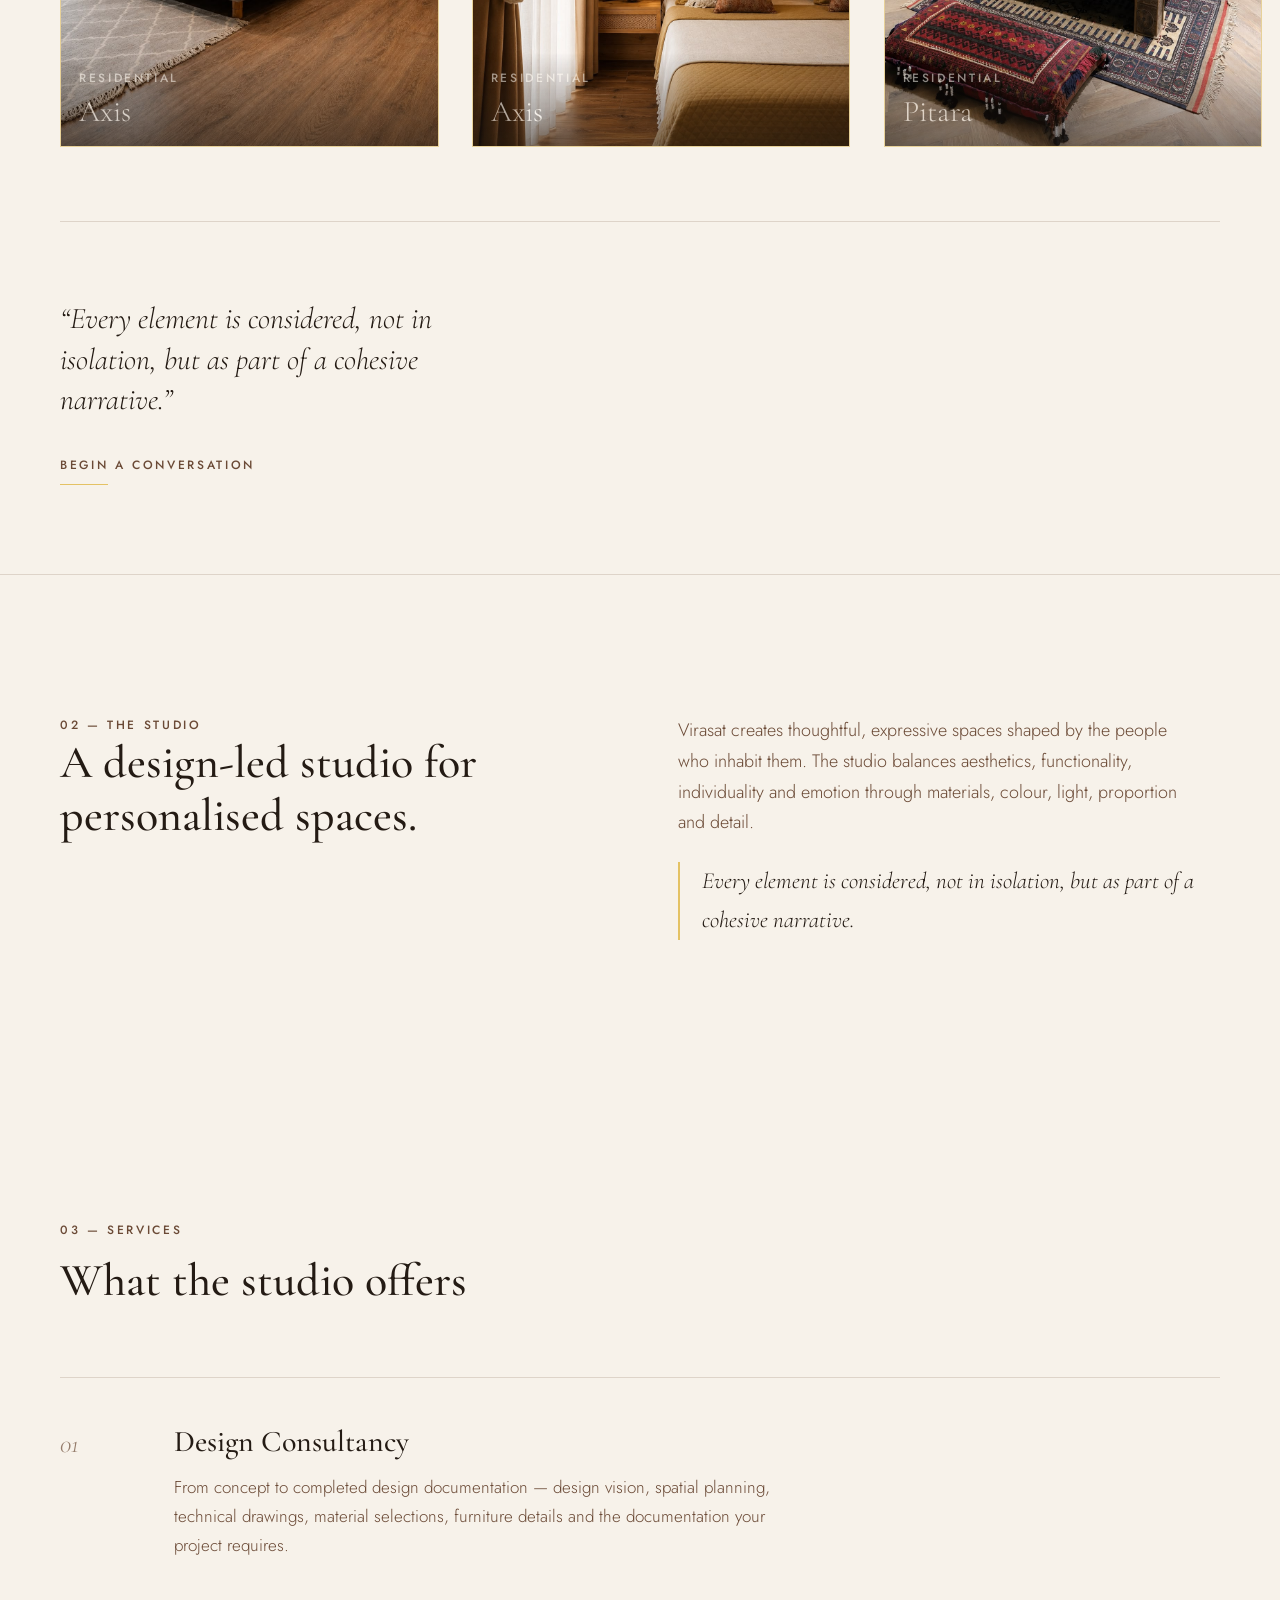
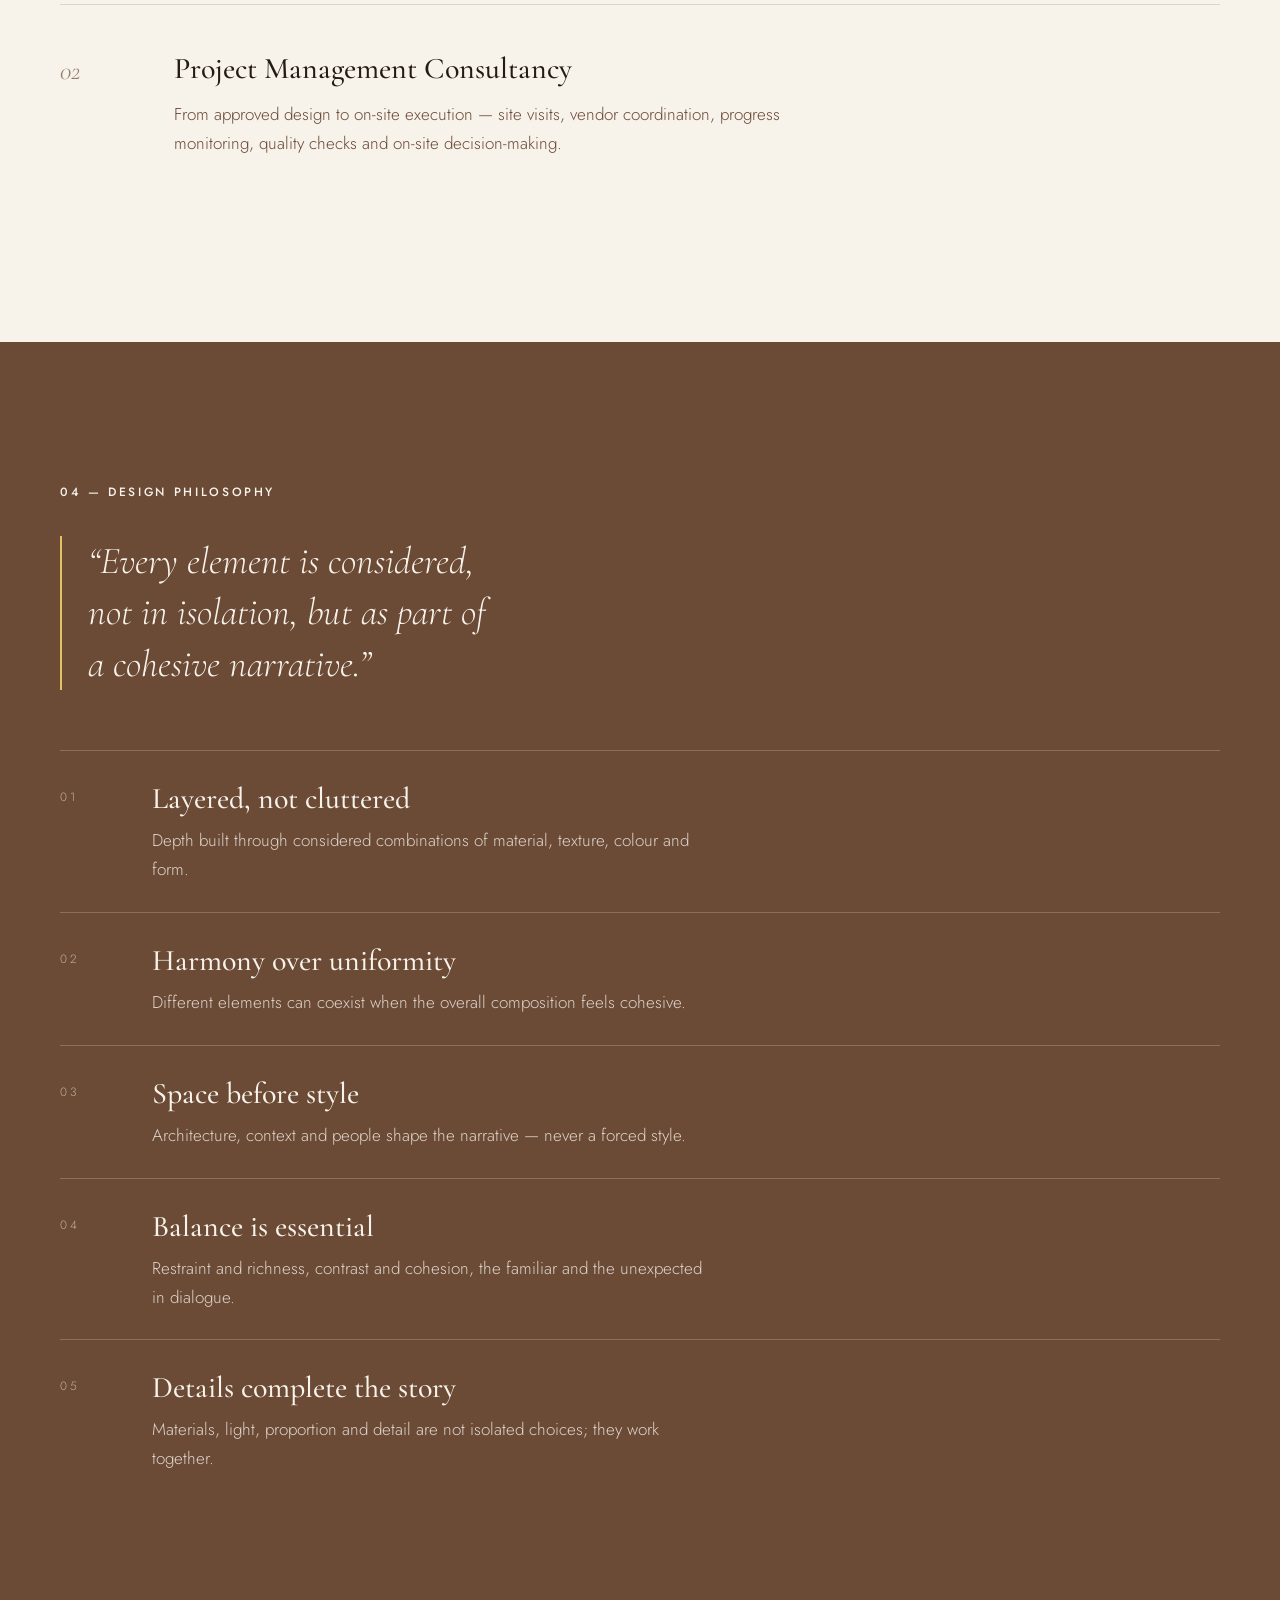
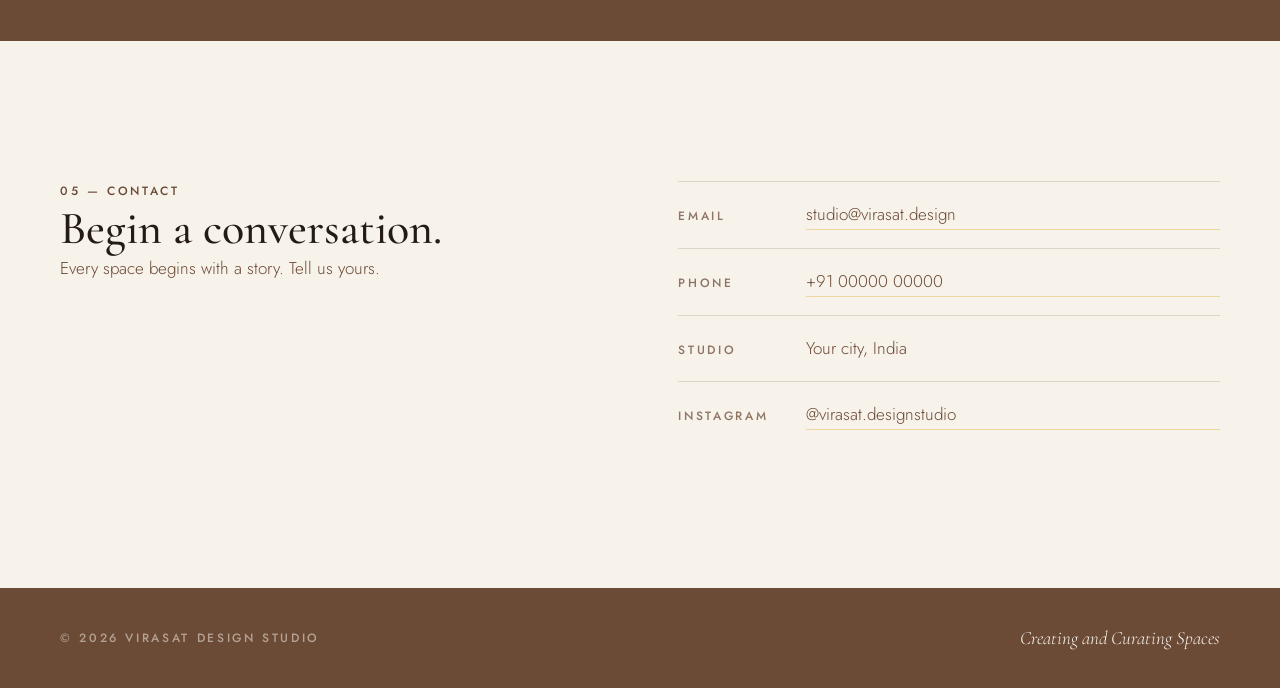
==== commit 1fdbe508: "design change 02" ====
--- a/index.html
+++ b/index.html
@@ -23,9 +23,9 @@
   <!-- ============ HEADER (quiet navigation — Guideline 09) ============ -->
   <header class="site-header">
     <div class="container header-inner">
-        <a class="logo" href="#top" aria-label="Virasat Design Studio — home">
-        <img src="images/logo.png" alt="Virasat Design Studio" class="logo-light" />
-        <img src="images/logo-dark.png" alt="Virasat Design Studio" class="logo-dark" style="display: none;" />
+
+      <a class="logo" href="#top" aria-label="Virasat Design Studio — home">
+        <img src="images/logo.png" alt="Virasat Design Studio" />
       </a>
 
       <nav class="nav" id="nav" aria-label="Primary">
@@ -47,17 +47,14 @@
     <section class="hero-full" aria-label="Virasat Design Studio introduction">
 
       <div class="hero-panels">
-        <!-- Left panel -->
         <figure class="panel">
           <span class="meta">Photograph coming soon</span>
           <img src="images/axis-01.jpg" alt="Axis residence — bedroom in warm natural light" decoding="async" fetchpriority="high" />
         </figure>
-        <!-- Middle panel -->
         <figure class="panel">
           <span class="meta">Photograph coming soon</span>
           <img src="images/pitara-01.jpg" alt="Pitara residence — living space layered with personal memories" decoding="async" />
         </figure>
-        <!-- Right panel -->
         <figure class="panel">
           <span class="meta">Photograph coming soon</span>
           <img src="images/pitara-04.jpg" alt="Pitara residence — colour and craft detail" decoding="async" />
@@ -75,7 +72,6 @@
       </div>
 
       <div class="hero-foot">
-        <!-- Version 26 scroll cue: drawn rule, breathing label, gold bead on a thread -->
         <a class="scroll-cue" href="#work" aria-label="Scroll to selected work">
           <span class="cue-line" aria-hidden="true"></span>
           <span class="meta cue-label">Scroll</span>
@@ -85,94 +81,141 @@
 
     </section>
 
-    <!-- ============ SELECTED WORK — editorial project rows (Guideline 09) ============ -->
+    <!-- ============ SELECTED WORK — true-ratio film strip (Version 31) ============ -->
     <section id="work" class="work-section">
+
+      <div class="container work-head-wrap">
+        <div class="work-head-row">
+          <div class="section-head work-head">
+            <p class="meta reveal">01 — Selected Work</p>
+            <h2 class="reveal">Projects</h2>
+            <p class="work-intro reveal">
+              A design-led studio focused on creating personalised spaces through
+              a considered relationship between aesthetics, function, materiality,
+              detail and the people who inhabit the space.
+            </p>
+          </div>
+          <div class="strip-controls reveal">
+            <span class="strip-count meta" id="stripCount">01 / 06</span>
+            <button class="strip-arrow" id="stripPrev" aria-label="Previous photographs">&#8592;</button>
+            <button class="strip-arrow" id="stripNext" aria-label="Next photographs">&#8594;</button>
+          </div>
+        </div>
+      </div>
+
+      <div class="strip-stage" id="stripStage" aria-label="Project photographs, true frames">
+        <div class="strip-track" id="stripTrack">
+
+          <!-- Axis -->
+          <figure class="strip-card" data-project="1">
+            <img src="images/axis-01.jpg" alt="Axis residence — main living space in warm natural light" loading="lazy" decoding="async" />
+            <figcaption class="strip-copy">
+              <span class="meta">Residential</span>
+              <span class="strip-name">Axis</span>
+            </figcaption>
+          </figure>
+          <figure class="strip-card" data-project="1">
+            <img src="images/axis-02.jpg" alt="Axis residence — material and light study" loading="lazy" decoding="async" />
+            <figcaption class="strip-copy">
+              <span class="meta">Residential</span>
+              <span class="strip-name">Axis</span>
+            </figcaption>
+          </figure>
+
+          <!-- Ember -->
+          <figure class="strip-card" data-project="2">
+            <img src="images/ember-01.jpg" alt="Ember residence — living space glowing in evening light" loading="lazy" decoding="async" />
+            <figcaption class="strip-copy">
+              <span class="meta">Residential</span>
+              <span class="strip-name">Ember</span>
+            </figcaption>
+          </figure>
+          <figure class="strip-card" data-project="2">
+            <img src="images/ember-02.jpg" alt="Ember residence — warm material palette study" loading="lazy" decoding="async" />
+            <figcaption class="strip-copy">
+              <span class="meta">Residential</span>
+              <span class="strip-name">Ember</span>
+            </figcaption>
+          </figure>
+
+          <!-- Hearth -->
+          <figure class="strip-card" data-project="3">
+            <img src="images/hearth-01.jpg" alt="Hearth residence — family living room centred on warmth" loading="lazy" decoding="async" />
+            <figcaption class="strip-copy">
+              <span class="meta">Residential</span>
+              <span class="strip-name">Hearth</span>
+            </figcaption>
+          </figure>
+          <figure class="strip-card" data-project="3">
+            <img src="images/hearth-02.jpg" alt="Hearth residence — texture and textile study" loading="lazy" decoding="async" />
+            <figcaption class="strip-copy">
+              <span class="meta">Residential</span>
+              <span class="strip-name">Hearth</span>
+            </figcaption>
+          </figure>
+
+          <!-- Pitara -->
+          <figure class="strip-card" data-project="4">
+            <img src="images/pitara-01.jpg" alt="Pitara residence — living space layered with personal memories" loading="lazy" decoding="async" />
+            <figcaption class="strip-copy">
+              <span class="meta">Residential</span>
+              <span class="strip-name">Pitara</span>
+            </figcaption>
+          </figure>
+          <figure class="strip-card" data-project="4">
+            <img src="images/pitara-02.jpg" alt="Pitara residence — curated display of collected objects" loading="lazy" decoding="async" />
+            <figcaption class="strip-copy">
+              <span class="meta">Residential</span>
+              <span class="strip-name">Pitara</span>
+            </figcaption>
+          </figure>
+
+          <!-- Sanctum -->
+          <figure class="strip-card" data-project="5">
+            <img src="images/sanctum-01.jpg" alt="Sanctum clinic — calm reception in soft neutrals" loading="lazy" decoding="async" />
+            <figcaption class="strip-copy">
+              <span class="meta">Aesthetic &amp; Clinical</span>
+              <span class="strip-name">Sanctum</span>
+            </figcaption>
+          </figure>
+          <figure class="strip-card" data-project="5">
+            <img src="images/sanctum-02.jpg" alt="Sanctum clinic — consultation room in precise, gentle light" loading="lazy" decoding="async" />
+            <figcaption class="strip-copy">
+              <span class="meta">Aesthetic &amp; Clinical</span>
+              <span class="strip-name">Sanctum</span>
+            </figcaption>
+          </figure>
+
+          <!-- Optique -->
+          <figure class="strip-card" data-project="6">
+            <img src="images/optique-01.jpg" alt="Optique store — display wall in focused light" loading="lazy" decoding="async" />
+            <figcaption class="strip-copy">
+              <span class="meta">Optical Retail</span>
+              <span class="strip-name">Optique</span>
+            </figcaption>
+          </figure>
+          <figure class="strip-card" data-project="6">
+            <img src="images/optique-02.jpg" alt="Optique store — eyewear frames on display" loading="lazy" decoding="async" />
+            <figcaption class="strip-copy">
+              <span class="meta">Optical Retail</span>
+              <span class="strip-name">Optique</span>
+            </figcaption>
+          </figure>
+
+        </div>
+      </div>
+
       <div class="container">
-
-        <div class="section-head work-head">
-          <p class="meta reveal">01 — Selected Work</p>
-          <h2 class="reveal">Projects</h2>
-        </div>
-
-        <article class="work-row reveal">
-          <a class="work-media" href="project-residential-axis.html" aria-label="Open the Axis project page">
-            <span class="meta">Photograph coming soon</span>
-            <img src="images/axis-01.jpg" alt="Axis residence — main living space in warm natural light" loading="lazy" decoding="async" />
-          </a>
-          <div class="work-text">
-            <p class="meta">Residential — 01</p>
-            <h2>Axis</h2>
-            <p>A home composed around line, light and quiet rhythm.</p>
-            <a href="project-residential-axis.html" class="btn-line">View project</a>
-          </div>
-        </article>
-
-        <article class="work-row reveal">
-          <a class="work-media" href="project-residential-ember.html" aria-label="Open the Ember project page">
-            <span class="meta">Photograph coming soon</span>
-            <img src="images/ember-01.jpg" alt="Ember residence — living space glowing in evening light" loading="lazy" decoding="async" />
-          </a>
-          <div class="work-text">
-            <p class="meta">Residential — 02</p>
-            <h2>Ember</h2>
-            <p>Warmth gathered in material, colour and evening light.</p>
-            <a href="project-residential-ember.html" class="btn-line">View project</a>
-          </div>
-        </article>
-
-        <article class="work-row reveal">
-          <a class="work-media" href="project-residential-hearth.html" aria-label="Open the Hearth project page">
-            <span class="meta">Photograph coming soon</span>
-            <img src="images/hearth-01.jpg" alt="Hearth residence — family living room centred on warmth" loading="lazy" decoding="async" />
-          </a>
-          <div class="work-text">
-            <p class="meta">Residential — 03</p>
-            <h2>Hearth</h2>
-            <p>The heart of a home, held in texture and belonging.</p>
-            <a href="project-residential-hearth.html" class="btn-line">View project</a>
-          </div>
-        </article>
-
-        <article class="work-row reveal">
-          <a class="work-media" href="project-residential-pitara.html" aria-label="Open the Pitara project page">
-            <span class="meta">Photograph coming soon</span>
-            <img src="images/pitara-01.jpg" alt="Pitara residence — living space layered with personal memories" loading="lazy" decoding="async" />
-          </a>
-          <div class="work-text">
-            <p class="meta">Residential — 04</p>
-            <h2>Pitara</h2>
-            <p>A treasure-box of memories — layered, personal, alive.</p>
-            <a href="project-residential-pitara.html" class="btn-line">View project</a>
-          </div>
-        </article>
-
-        <article class="work-row reveal">
-          <a class="work-media" href="project-clinic-sanctum.html" aria-label="Open the Sanctum project page">
-            <span class="meta">Photograph coming soon</span>
-            <img src="images/sanctum-01.jpg" alt="Sanctum clinic — calm reception in soft neutrals" loading="lazy" decoding="async" />
-          </a>
-          <div class="work-text">
-            <p class="meta">Aesthetic &amp; Clinical — 05</p>
-            <h2>Sanctum</h2>
-            <p>A calm, precise sanctuary for care and practice.</p>
-            <a href="project-clinic-sanctum.html" class="btn-line">View project</a>
-          </div>
-        </article>
-
-        <article class="work-row reveal">
-          <a class="work-media" href="project-optical-optique.html" aria-label="Open the Optique project page">
-            <span class="meta">Photograph coming soon</span>
-            <img src="images/optique-01.jpg" alt="Optique store — display wall in focused light" loading="lazy" decoding="async" />
-          </a>
-          <div class="work-text">
-            <p class="meta">Optical Retail — 06</p>
-            <h2>Optique</h2>
-            <p>Retail composed in light, detail and a slower look.</p>
-            <a href="project-optical-optique.html" class="btn-line">View project</a>
-          </div>
-        </article>
-
-      </div>
+        <!-- the crux, closing: the brand's reference phrase hands over to contact -->
+        <div class="work-close reveal">
+          <p class="work-close-line">
+            “Every element is considered, not in isolation,
+            but as part of a cohesive narrative.”
+          </p>
+          <a href="#contact" class="btn-line">Begin a conversation</a>
+        </div>
+      </div>
+
     </section>
 
     <!-- ============ STUDIO (brand essence — Guideline 01) ============ -->
@@ -317,7 +360,7 @@
     </div>
   </footer>
 
-  <!-- ============ DARK MODE TOGGLE — quiet corner control ============ -->
+  <!-- ============ DARK MODE TOGGLE — quiet moon/sun coin ============ -->
   <button class="theme-toggle" id="themeToggle" type="button" aria-label="Switch to dark mode" aria-pressed="false">
     <svg class="icon-moon" width="18" height="18" viewBox="0 0 24 24" fill="none" stroke="currentColor" stroke-width="1.5" stroke-linecap="round" stroke-linejoin="round" aria-hidden="true">
       <path d="M21 12.8A9 9 0 1 1 11.2 3a7 7 0 0 0 9.8 9.8z" />
--- a/style.css
+++ b/style.css
@@ -1,9 +1,11 @@
 /* =====================================================
-   VIRASAT DESIGN STUDIO — VERSION 26 (full file)
+   VIRASAT DESIGN STUDIO — VERSION 31 (full file)
    Brand tokens from Brand Guidelines, Section 06
-   New in v26: choreographed scroll cue — drawn rule,
-   breathing label, gold bead travelling an ivory thread
-   (Guideline 08: fine rules, slow purposeful motion).
+   New in v31: Projects become a true-ratio film strip —
+   every photograph keeps its actual frame, mounted like
+   a framed print, gliding slowly; words rest on the
+   image foot; arrows steer from the top right.
+   (Version 29 "chapters" remains the saved fallback.)
    ===================================================== */
 :root {
   --ivory:  #F7F2EA;   /* primary light / page field   */
@@ -34,8 +36,7 @@
   background: rgba(32, 24, 18, 0.94);
   border-bottom-color: rgba(232, 223, 210, 0.16);
 }
-/* interim dark-mode logo: single-colour ivory (Guideline 05);
-   swap to logo-dark.png when the studio supplies it */
+/* interim dark-mode logo: single-colour ivory (Guideline 05) */
 [data-theme="dark"] .logo img {
   mix-blend-mode: normal;
   filter: brightness(0) invert(0.93);
@@ -65,6 +66,7 @@
   font-weight: 300;
   transition: background 0.5s ease, color 0.5s ease;
   -webkit-tap-highlight-color: transparent;
+  overflow-x: hidden;
 }
 body.menu-open { overflow: hidden; }
 
@@ -114,32 +116,14 @@
 
 /* ============ LOGO (balanced size) ============ */
 .logo { display: inline-block; }
-
 .logo img {
   width: 230px;
   height: 60px;
   object-fit: cover;
   object-position: center 51%;
-  /* mix-blend-mode: multiply;  <-- Keep this commented out or removed */
+  mix-blend-mode: multiply;
   display: block;
-}
-
-/* Add your dark mode logo switching code below */
-.logo-light { display: block; }
-.logo-dark { display: none; }
-
-body.dark-mode .logo-light,
-body.dark-theme .logo-light {
-  display: none;
-}
-body.dark-mode .logo-dark,
-body.dark-theme .logo-dark {
-  display: block;
-}
-
-@media (prefers-color-scheme: dark) {
-  .logo-light { display: none; }
-  .logo-dark { display: block; }
+  transition: filter 0.5s ease;
 }
 
 .nav { display: flex; gap: 34px; }
@@ -186,7 +170,6 @@
   position: absolute; inset: 0;
   width: 100%; height: 100%; object-fit: cover;
 }
-/* deep-brown scrim keeps ivory type legible over photography */
 .hero-scrim {
   position: absolute; inset: 0;
   background: linear-gradient(100deg,
@@ -201,7 +184,7 @@
   right: clamp(24px, 5vw, 84px);
   top: 15vh;
   max-width: 1000px;
-  color: #F7F2EA;   /* hero type always ivory over photography */
+  color: #F7F2EA;
 }
 .hero-meta {
   display: flex; align-items: center; gap: 16px;
@@ -210,7 +193,7 @@
 }
 .hero-meta::before {
   content: ''; width: 56px; height: 1px;
-  background: var(--gold); flex: 0 0 auto;   /* gold for rules — Guideline 06 */
+  background: var(--gold); flex: 0 0 auto;
 }
 .hero-essence {
   margin: 22px 0 30px;
@@ -230,9 +213,7 @@
   color: #F7F2EA;
 }
 
-/* ============ SCROLL CUE — Version 26 choreography ============
-   rule draws in → label breathes → gold bead falls the thread →
-   hover lengthens the thread. Slow, purposeful, gold as accent. */
+/* ============ SCROLL CUE ============ */
 .scroll-cue {
   display: flex; flex-direction: column; align-items: flex-start; gap: 12px;
   text-decoration: none;
@@ -245,9 +226,7 @@
   transform-origin: left center;
   animation: cue-draw 1s ease 0.9s backwards;
 }
-.cue-label {
-  animation: cue-breathe 4.5s ease-in-out 2s infinite;
-}
+.cue-label { animation: cue-breathe 4.5s ease-in-out 2s infinite; }
 .cue-thread {
   position: relative;
   width: 1px; height: 64px;
@@ -284,7 +263,7 @@
   50%      { letter-spacing: 0.30em; opacity: 1; }
 }
 
-/* ============ THEME TOGGLE — quiet corner control ============ */
+/* ============ THEME TOGGLE — quiet moon/sun coin ============ */
 .theme-toggle {
   position: fixed; right: 26px; bottom: 26px; z-index: 60;
   width: 46px; height: 46px; border-radius: 50%;
@@ -300,39 +279,105 @@
 [data-theme="dark"] .theme-toggle .icon-sun { display: block; }
 [data-theme="dark"] .theme-toggle .icon-moon { display: none; }
 
-/* ============ SELECTED WORK — editorial project rows ============ */
-.work-section { padding: clamp(70px, 9vw, 120px) 0 0; }
-.work-head { margin-bottom: clamp(30px, 5vw, 60px); }
-
-.work-row {
-  display: grid;
-  grid-template-columns: 1.08fr 0.92fr;
-  gap: clamp(32px, 6vw, 90px);
-  align-items: center;
-  padding: clamp(44px, 6vw, 84px) 0;
+/* ============ SELECTED WORK — true-ratio film strip (Version 31) ============ */
+.work-section { padding: clamp(64px, 8vw, 110px) 0 0; }
+.work-head-wrap { padding-bottom: clamp(24px, 3vw, 44px); }
+.work-head { margin-bottom: 0; }
+.work-intro {
+  max-width: 58ch;
+  font-size: 17px;
+  opacity: 0.9;
+  margin-top: 18px;
+}
+
+/* heading row: title left, controls right (reference layout, brand palette) */
+.work-head-row {
+  display: flex;
+  justify-content: space-between;
+  align-items: flex-end;
+  gap: 32px;
+}
+.strip-controls {
+  display: flex; align-items: center; gap: 14px;
+  padding-bottom: 6px;
+  flex: 0 0 auto;
+}
+.strip-count { opacity: 0.7; }
+.strip-arrow {
+  width: 46px; height: 46px;
+  border: 1px solid var(--line);
+  background: transparent;
+  color: var(--brown);
+  font-size: 18px;
+  cursor: pointer;
+  transition: border-color 0.4s ease, background 0.4s ease, color 0.4s ease;
+}
+.strip-arrow:hover,
+.strip-arrow:focus-visible { border-color: var(--gold); }
+
+/* the strip: photographs keep their TRUE frames (no cropping) */
+.strip-stage {
+  overflow: hidden;
+  margin-inline: calc(50% - 50vw);   /* full-bleed window */
+  padding: clamp(6px, 0.8vw, 12px) 0;
+}
+.strip-track {
+  display: flex;
+  gap: clamp(18px, 2.6vw, 40px);
+  padding-left:  max(4vw, calc((100vw - 1160px) / 2));
+  padding-right: max(4vw, calc((100vw - 1160px) / 2));
+  transition: transform 1.4s cubic-bezier(0.65, 0, 0.35, 1);  /* slow glide */
+  will-change: transform;
+}
+.strip-card {
+  position: relative;
+  flex: 0 0 auto;
+  height: clamp(340px, 56vh, 520px);
+  border: 1px solid var(--gold-line);   /* framed-print edge */
+  background: var(--cream);
+  overflow: hidden;
+}
+.strip-card.is-empty { display: none; }   /* missing photo leaves no hole */
+.strip-card img {
+  height: 100%;
+  width: auto;              /* width follows the photo's own ratio */
+  max-width: 92vw;
+  object-fit: contain;      /* never crop the supplied frame */
+  display: block;
+  transition: transform 1.4s ease;
+}
+.strip-card:hover img { transform: scale(1.03); }
+
+/* a little written on the image foot */
+.strip-copy {
+  position: absolute; left: 0; right: 0; bottom: 0;
+  display: flex; flex-direction: column; gap: 6px;
+  padding: 16px 18px;
+  background: linear-gradient(to top, rgba(36, 27, 20, 0.82), rgba(36, 27, 20, 0));
+  color: #F7F2EA;
+}
+.strip-copy .meta { color: rgba(247, 242, 234, 0.85); opacity: 1; }
+.strip-name {
+  font-family: var(--serif);
+  font-size: clamp(22px, 2.6vw, 30px);   /* H3 role — Guideline 07 */
+  line-height: 1.2;
+  color: #F7F2EA;
+}
+
+/* closing bridge — the section's crux */
+.work-close {
+  margin-top: clamp(40px, 5vw, 72px);
+  padding: clamp(48px, 6vw, 84px) 0 clamp(56px, 7vw, 96px);
   border-top: 1px solid var(--line);
 }
-.work-row:nth-child(even) .work-media { order: 2; }  /* deliberate asymmetry — Guideline 08 */
-
-.work-media {
-  position: relative;
-  display: grid; place-items: center;
-  aspect-ratio: 4 / 3;
-  overflow: hidden;
-  background: var(--cream);
-  border: 1px solid var(--gold-line);
-  text-decoration: none;
-}
-.work-media .meta { opacity: 0.45; }
-.work-media img {
-  position: absolute; inset: 0;
-  width: 100%; height: 100%; object-fit: cover;
-  transition: transform 1.4s ease;   /* slow, subtle — Guideline 08 */
-}
-.work-row:hover .work-media img { transform: scale(1.04); }
-
-.work-text .meta { display: block; margin-bottom: 14px; }
-.work-text p { margin: 14px 0 26px; max-width: 46ch; }
+.work-close-line {
+  font-family: var(--serif); font-style: italic;
+  font-size: clamp(22px, 3vw, 30px);
+  line-height: 1.35;
+  color: var(--ink);
+  max-width: 34ch;
+  margin-bottom: 28px;
+}
 
 .btn-line {
   display: inline-block; font-size: 12px; font-weight: 500;
@@ -480,18 +525,18 @@
 
 @media (prefers-reduced-motion: reduce) {
   .reveal { opacity: 1; transform: none; transition: none; }
-  .work-media img { transition: none; }
   .nav, .nav a { transition: none; }
-  /* the cue rests still: rule drawn, thread lit, no falling bead */
   .scroll-cue, .cue-line, .cue-label { animation: none; }
   .cue-thread::after { animation: none; top: 55%; height: 30%; opacity: 0.8; }
   .scroll-cue:hover .cue-thread,
   .scroll-cue:focus-visible .cue-thread { height: 64px; }
+  .strip-track { transition-duration: 0.5s; }
+  .strip-card img { transition: none; }
   html { scroll-behavior: auto; }
 }
 
 /* =====================================================
-   MOBILE — full pass (Version 25) + cue sizing
+   MOBILE — full pass + film-strip sizing
    ===================================================== */
 @media (max-width: 820px) {
 
@@ -559,20 +604,23 @@
   [data-theme="dark"] .hero-copy,
   [data-theme="dark"] .hero-foot { background: #241B14; }
 
-  /* scroll cue sized for the portrait band */
   .cue-thread { height: 48px; }
   .scroll-cue:hover .cue-thread { height: 48px; }
+
+  /* ---- Film strip on mobile: true ratios, thumb height ---- */
+  .work-head-row { flex-direction: column; align-items: flex-start; gap: 18px; }
+  .strip-controls { align-self: flex-end; padding-bottom: 0; }
+  .strip-card { height: clamp(280px, 46vh, 400px); }
+  .strip-card img { max-width: 88vw; }
+  .strip-track { padding-left: 6%; padding-right: 6%; }
+  .strip-copy { padding: 12px 14px; }
+  .work-close-line { font-size: 22px; }
 
   /* ---- Tighter editorial rhythm ---- */
   .section { padding: 64px 0; }
   .section-head { margin-bottom: 34px; }
   .grid-2 { grid-template-columns: 1fr; gap: 28px; }
 
-  .work-section { padding-top: 56px; }
-  .work-row { grid-template-columns: 1fr; gap: 22px; padding: 36px 0; }
-  .work-row:nth-child(even) .work-media { order: 0; }
-  .work-text p { margin: 10px 0 20px; }
-
   .studio-text p:last-child { font-size: 20px; }
 
   .service-row { grid-template-columns: 1fr; gap: 8px; padding: 32px 0; }
@@ -584,7 +632,6 @@
 
   .footer-inner { flex-direction: column; align-items: flex-start; gap: 8px; }
 
-  /* ---- Floating controls, notch-safe ---- */
   .theme-toggle {
     right: 16px;
     bottom: calc(16px + env(safe-area-inset-bottom, 0px));
@@ -596,5 +643,4 @@
   .project-hero { padding-top: 110px; }
   .project-next-inner { flex-direction: column; align-items: flex-start; }
   .project-next-link { text-align: left; }
-}
-
+}
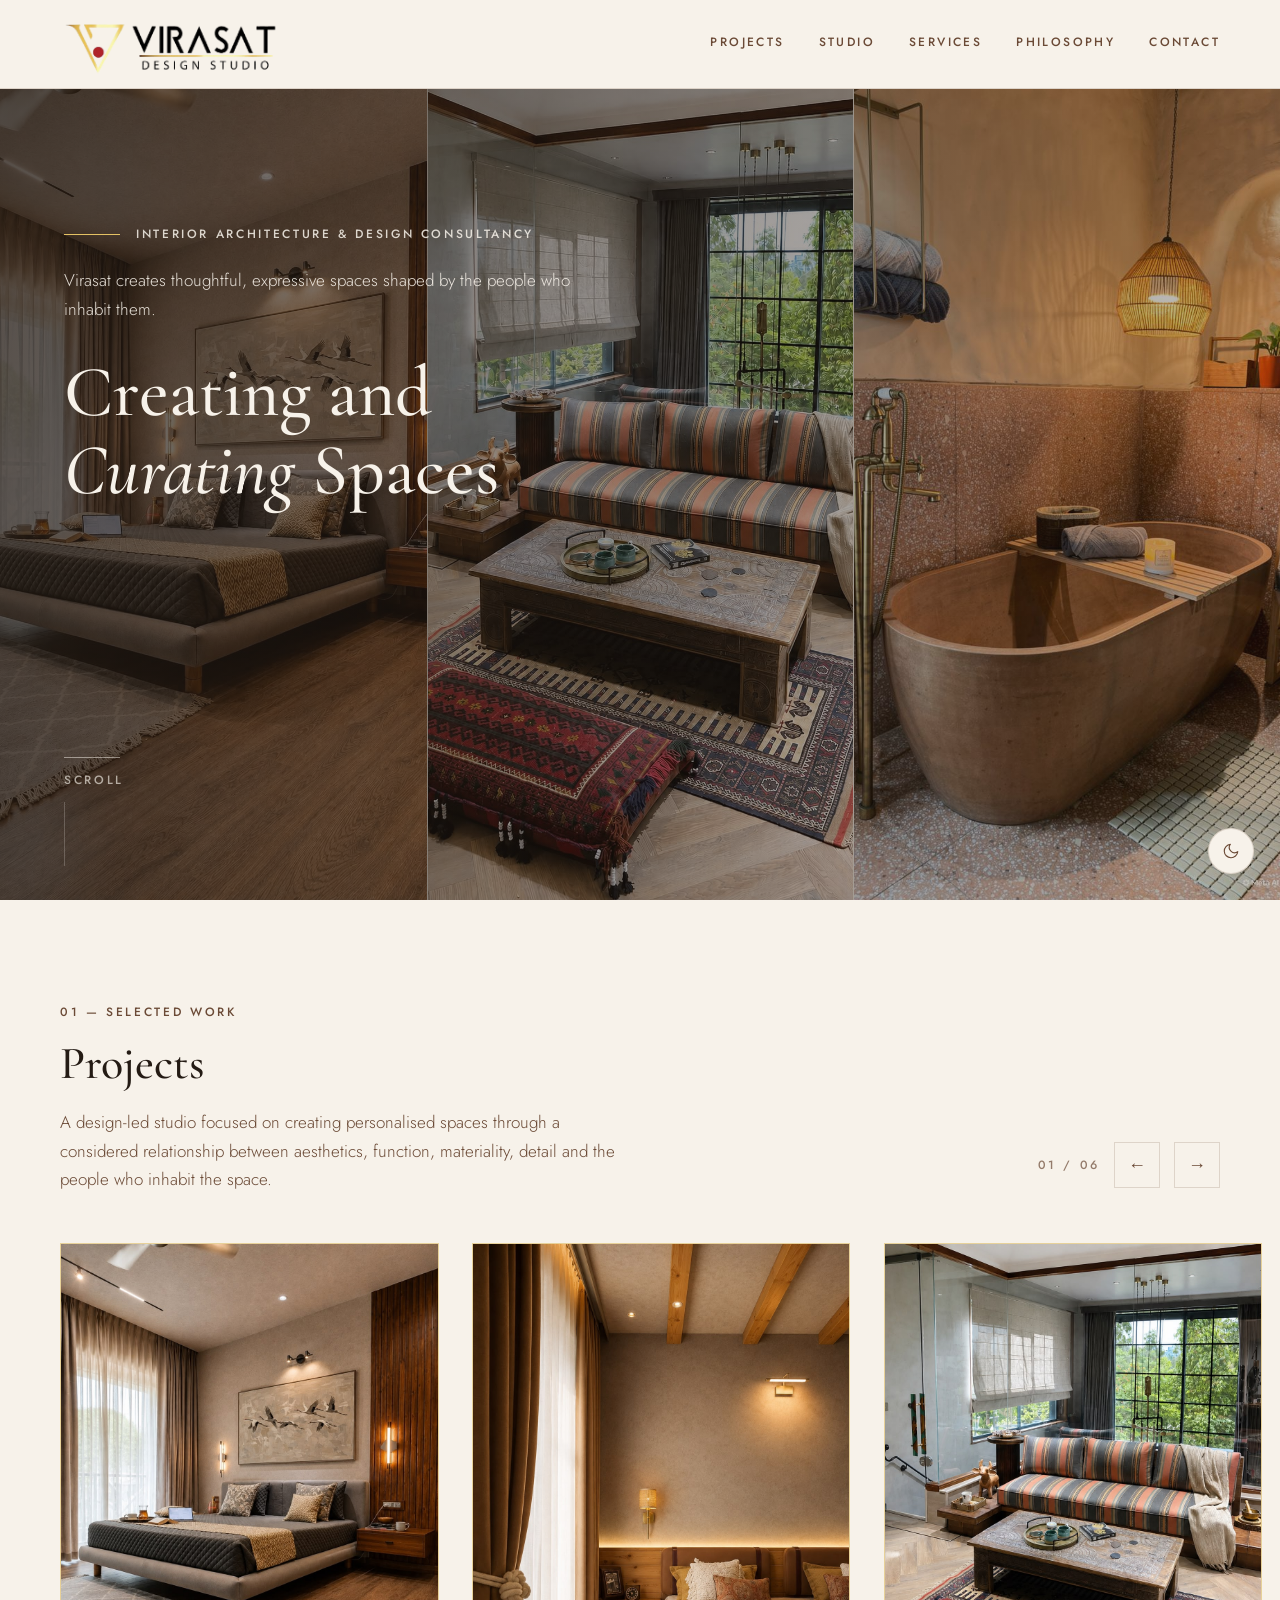
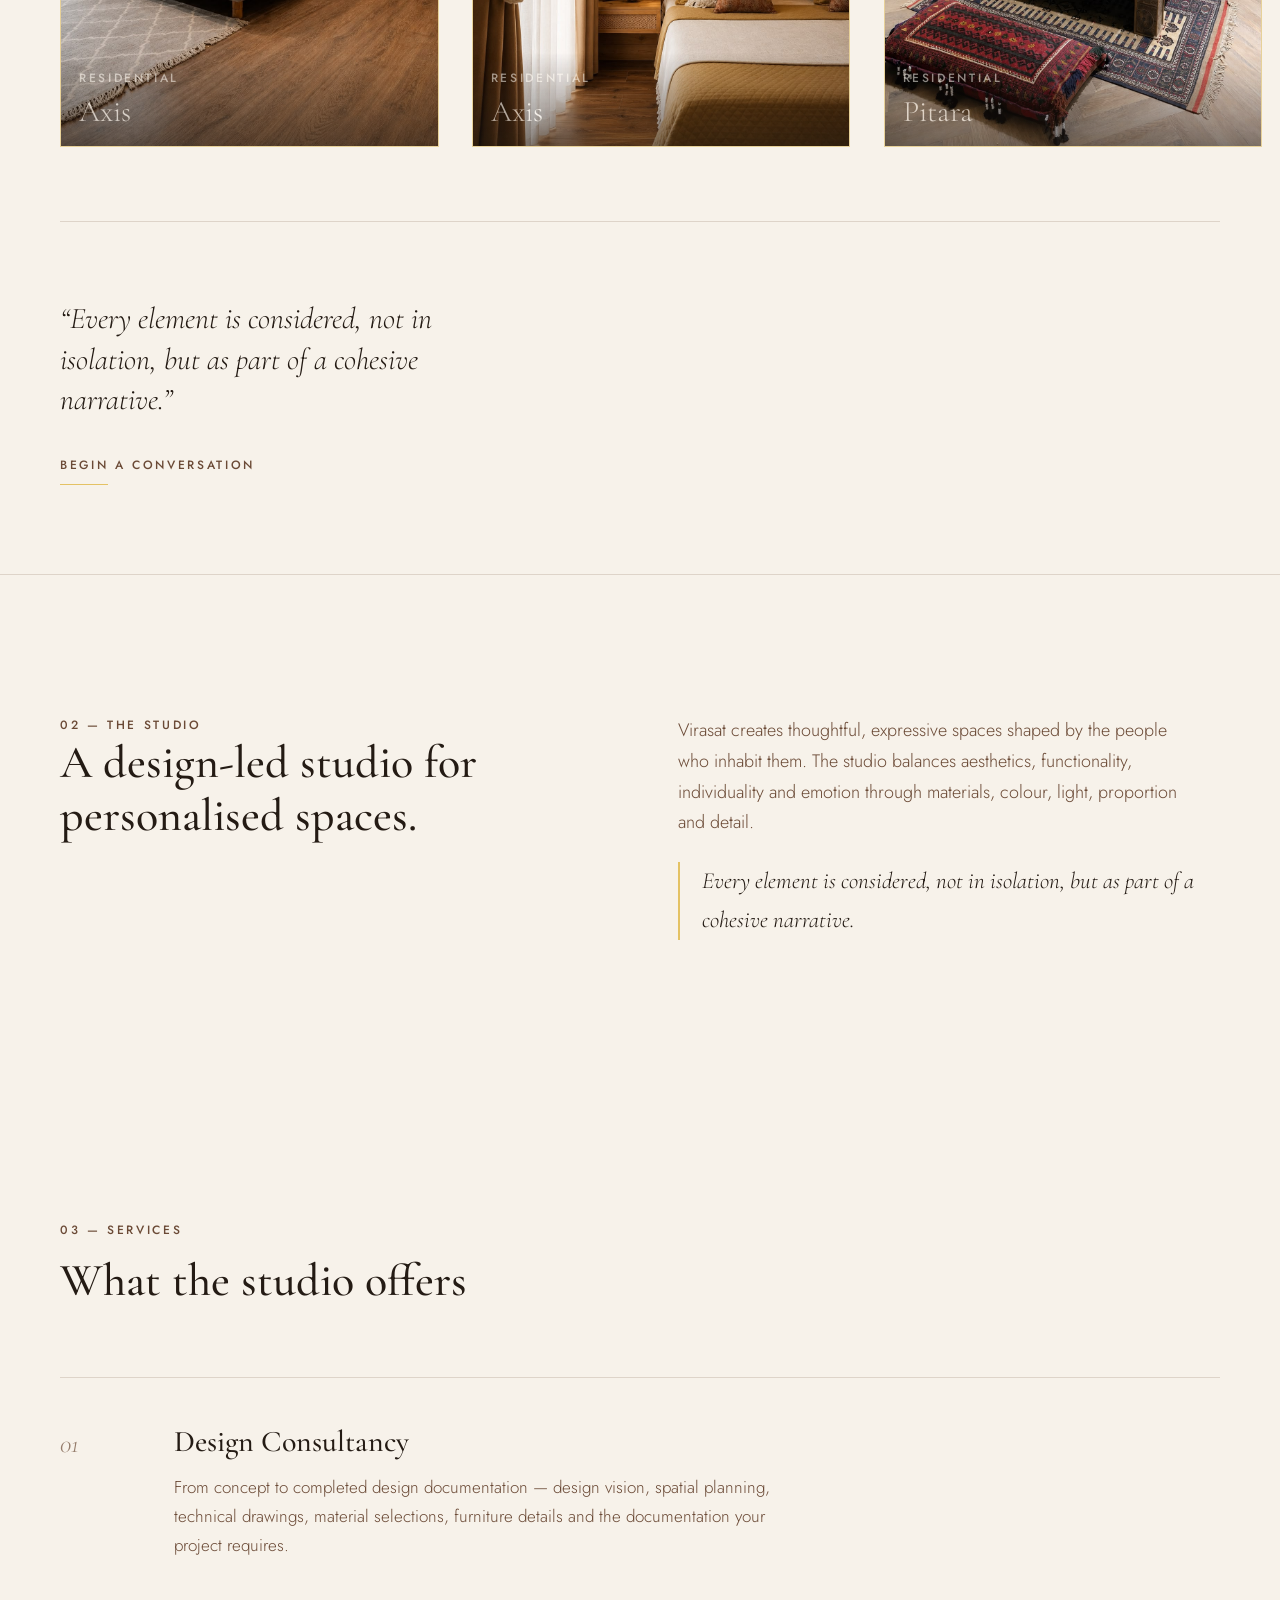
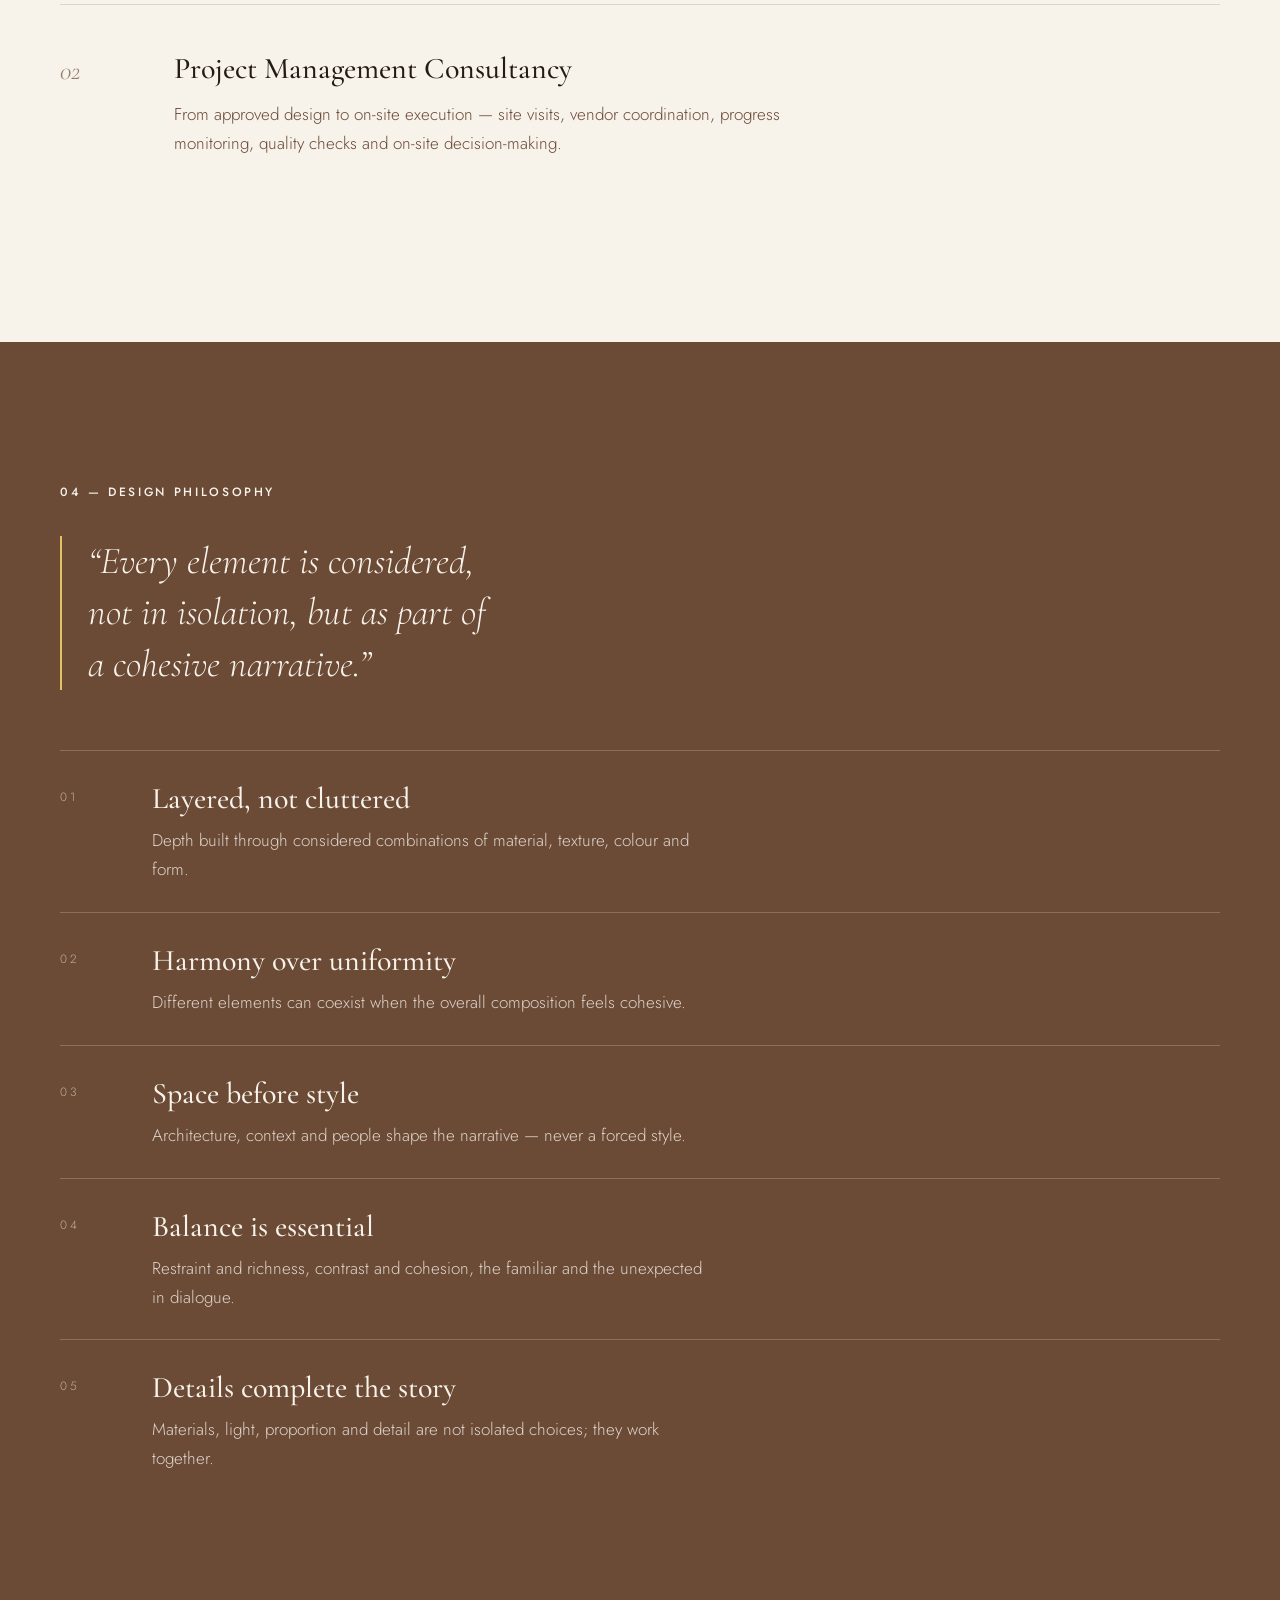
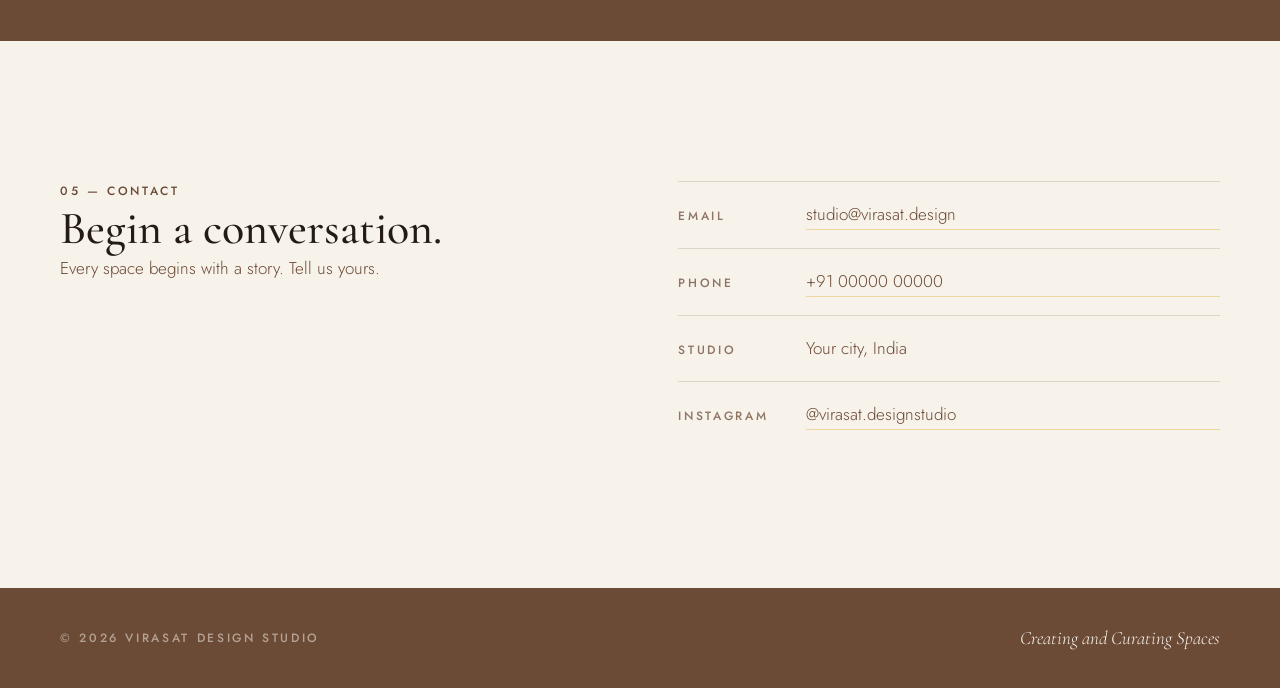
==== commit 6e785e3c: "Merge branch 'main' of https://github.com/priyanshuupreet/Virasat_website" ====
--- a/index.html
+++ b/index.html
@@ -23,9 +23,9 @@
   <!-- ============ HEADER (quiet navigation — Guideline 09) ============ -->
   <header class="site-header">
     <div class="container header-inner">
-
-      <a class="logo" href="#top" aria-label="Virasat Design Studio — home">
-        <img src="images/logo.png" alt="Virasat Design Studio" />
+        <a class="logo" href="#top" aria-label="Virasat Design Studio — home">
+        <img src="images/logo.png" alt="Virasat Design Studio" class="logo-light" />
+        <img src="images/logo-dark.png" alt="Virasat Design Studio" class="logo-dark" style="display: none;" />
       </a>
 
       <nav class="nav" id="nav" aria-label="Primary">
--- a/style.css
+++ b/style.css
@@ -116,14 +116,32 @@
 
 /* ============ LOGO (balanced size) ============ */
 .logo { display: inline-block; }
+
 .logo img {
   width: 230px;
   height: 60px;
   object-fit: cover;
   object-position: center 51%;
-  mix-blend-mode: multiply;
+  /* mix-blend-mode: multiply;  <-- Keep this commented out or removed */
   display: block;
-  transition: filter 0.5s ease;
+}
+
+/* Add your dark mode logo switching code below */
+.logo-light { display: block; }
+.logo-dark { display: none; }
+
+body.dark-mode .logo-light,
+body.dark-theme .logo-light {
+  display: none;
+}
+body.dark-mode .logo-dark,
+body.dark-theme .logo-dark {
+  display: block;
+}
+
+@media (prefers-color-scheme: dark) {
+  .logo-light { display: none; }
+  .logo-dark { display: block; }
 }
 
 .nav { display: flex; gap: 34px; }
@@ -643,4 +661,5 @@
   .project-hero { padding-top: 110px; }
   .project-next-inner { flex-direction: column; align-items: flex-start; }
   .project-next-link { text-align: left; }
-}+}
+
